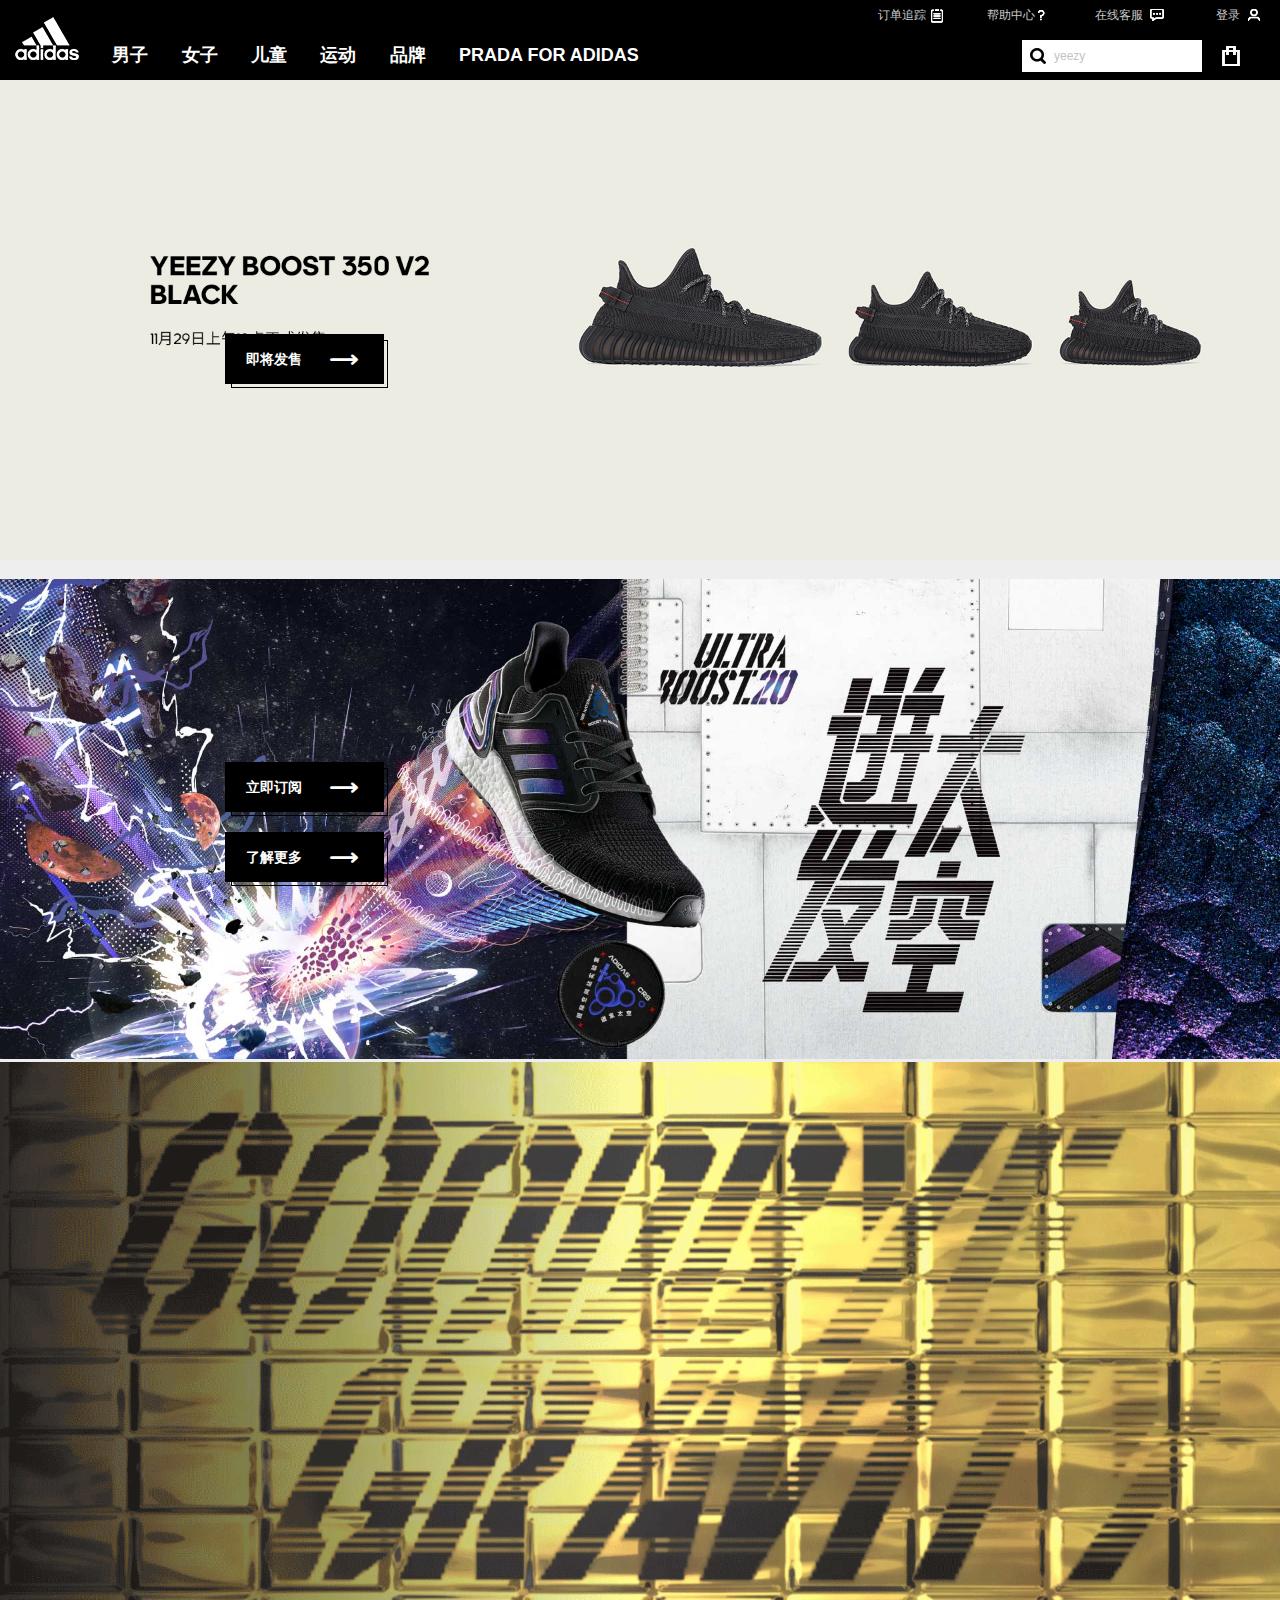
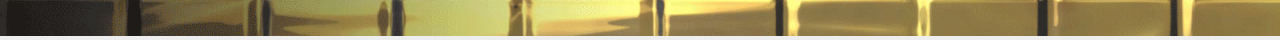
==== html/index.html @ 88472372 "adidas官网：添加" ====
<!DOCTYPE html>
<html lang="en">

<head>
    <meta charset="UTF-8">
    <meta name="viewport" content="width=device-width, initial-scale=1.0">
    <meta http-equiv="X-UA-Compatible" content="ie=edge">
    <!-- 介绍阿迪达斯页面内容 相当于也页面简介 -->
    <meta name="description" content="访问adidas.com阿迪达斯官方商城，了解最新专业运动装备，及时尚潮流商品信息。
  加入adiCLUB会员，及时获取限量发售商品资讯，并享受购物免运费特权">
    <!-- 向搜索引擎说明的网页的关键词 -->
    <meta name="keyword" content="阿迪达斯官方商城">
    <title>
        阿迪达斯中国官网 - 运动，时尚的地方
    </title>
    <!-- favicon 图标 -->
    <link rel="shortcut icon" href="../lib/favicon.ico" type="image/x-icon">
    <!-- 重置样式 -->
    <link rel="stylesheet" href="../lib/reset/reset.css">
    <!-- 常用样式 -->
    <link rel="stylesheet" href="../css/common.css">
    <!-- 页面样式 -->
    <link rel="stylesheet" href="../css/index.css">
</head>

<body>
    <div>

        <!-- 顶端导航 开始 -->
        <div class="top-nav">
            <!-- 设置版心 -->
            <div class="container clearfix">
                <div class="top-nav-left">
                    <ul>
                        <li>
                            <a href="">
                                订单追踪
                                <img src="../image/top-nav/goods.png" alt="">
                            </a>
                        </li>
                        <li>
                            <a href="">
                                帮助中心
                                <img src="../image/top-nav/question.png" alt="">
                            </a>
                        </li>
                        <li>
                            <a href="">
                                在线客服
                                <img src="../image/top-nav/talking.png" alt="">
                            </a>
                        </li>
                        <li>
                            <a href="">
                                登录
                                <img src="../image/top-nav/logo.png" alt="">
                            </a>
                        </li>
                    </ul>
                </div>
            </div>
        </div>
        <!-- 顶顶端导航 结束 -->

        <!-- 顶端搜索栏 开始 -->
        <div class="search-area">
            <!-- 版心 -->
            <div class="container">
                <!-- 搜索栏右侧的导航部分 -->
                <div class="search-area-nav">
                    <ul>
                        <li>
                            <a href="#">
                                <img src="../image/top-nav/logo-new.png" alt="">
                            </a>
                        </li>
                        <li>
                            <a href="#"> 男子 </a>
                        </li>
                        <li>
                            <a href="#"> 女子 </a>
                        </li>
                        <li>
                            <a href="#"> 儿童 </a>
                        </li>
                        <li>
                            <a href="#"> 运动 </a>
                        </li>
                        <li>
                            <a href="#"> 品牌 </a>
                        </li>
                        <li>
                            <a href="#">PRADA FOR ADIDAS</a>
                        </li>
                    </ul>
                </div>
                <!-- 搜索部分 -->
                <div class="search-part">
                    <div>
                        <a href="#">
                            <img src="../image/top-nav/search.png" alt="">
                        </a>
                        <input type="text" value="yeezy">
                        <a href="#">
                            <img src="../image/top-nav/X.png" alt="">
                        </a>
                    </div>
                    <div>
                        <a href="#">
                            <img src="../image/top-nav/shopping.png" alt="">
                        </a>
                    </div>
                </div>
            </div>
        </div>
        <!-- 顶端搜索栏 结束 -->

        <!-- 第二导航下面的商品图片 开始 -->
        <div class="second-part-show">
            <a href="#" class="clearfix">
                <img src="../image/second-part/1920-720-yeezy-black.jpg" alt="">
                <!-- 第一种想法：在后面添加一个盒子 -->
                <!-- <div class="second-box"></div> -->
                <div class="second-box-word">
                    <div>
                        <span>即将发售</span>
                        <i class="iconfont"> &#xe639; </i>
                    </div>
                </div>
            </a>
        </div>
        <!-- 第二导航下面的商品图片 结束 -->

        <!-- 第三个商品图片 开始 -->
        <div class="third-part-show">
            <a href="#" class="clearfix">
                <img src="../image/third-part/1920-720-spacerace-black.jpg" alt="">
                <div class="third-box-word-one box-word">
                    <div>
                        <span>立即订阅</span>
                        <i class="iconfont"> &#xe639; </i>
                    </div>
                </div>
                <div class="third-box-word-two box-word">
                    <div>
                        <span>了解更多</span>
                        <i class="iconfont"> &#xe639; </i>
                    </div>
                </div>

            </a>
        </div>
        <!-- 第三个商品图片 结束 -->

        <!-- 第四个部分：鞋子并排4个 开始 -->
        <div class="forth-part-show"></div>
        <!-- 第四个部分：鞋子并排4个 结束 -->



        <!-- 视频 开始 -->
        <div class="the-video">
            <video src="../video/u1bWVUlttx-30.mp4" poster="../image/second-part/1920-720-spacerace.jpg" muted="muted"
                width="100%" height="574px" autoplay="autoplay" loop="loop" style="object-fit:fill"></video>
        </div>
        <!-- 视频 结束 -->
    </div>
</body>

</html>
---- css/common.css ----
/* 清除浮动 开始 */
.clearfix:before,
.clearfix:after {
    content: "";
    display: table;
}

.clearfix:after {
    clear: both;
}

.clearfix {
    *zoom: 1;
}

/* 清除浮动 结束 */

/* 版心 开始*/
.container {
    width: 1280px;
    margin: 0px auto;
    position: relative;
}

/* 版心 结束*/

/* 字体图标 */
@font-face {
    font-family: "iconfont";
    src: url('iconfont.eot?t=1574935474065');
    /* IE9 */
    src: url('iconfont.eot?t=1574935474065#iefix') format('embedded-opentype'),
        /* IE6-IE8 */
        url('[data-uri]') format('woff2'),
        url('iconfont.woff?t=1574935474065') format('woff'),
        url('iconfont.ttf?t=1574935474065') format('truetype'),
        /* chrome, firefox, opera, Safari, Android, iOS 4.2+ */
        url('iconfont.svg?t=1574935474065#iconfont') format('svg');
    /* iOS 4.1- */
}

.iconfont {
    font-family: "iconfont" !important;
    font-size: 16px;
    font-style: normal;
    -webkit-font-smoothing: antialiased;
    -moz-osx-font-smoothing: grayscale;
}

.icon-weibiaoti40:before {
    content: "\e639";
}

/* 通用盒子的点击处 */
.box-word::after {
    content: "";
    display: block;
    position: absolute;
    left: 0px;
    top: 0px;
    width: 100%;
    height: 100%;
    border-color: #fff;
    box-shadow: inset 0 0 0 1px #000;
    transform: translate(5px, 5px);
    z-index: -1;
}
---- css/index.css ----
/* 整个body的背景 */
body {
  background-color: #eee;
}


/* 顶端导航 开始 */
.top-nav {
  width: 100%;
}

.top-nav {
  height: 30px;
  background-color: #000000;
}

.top-nav-left ul {
  float: right;
  height: 30px;
}

.top-nav-left ul li {
  display: inline-block;
  width: 105px;
  text-align: center;
}

.top-nav-left li a {
  color: #c8cbcc;
  line-height: 30px;
}

.top-nav-left ul li:first-child,
.top-nav-left ul li:nth-child(2),
.top-nav-left ul li:nth-child(3),
.top-nav-left ul li:last-child {
  position: relative;
}

.top-nav-left ul li:first-child img {
  position: absolute;
  top: 9px;
  right: 12px;
}

.top-nav-left ul li:nth-child(2) img {
  position: absolute;
  top: 10px;
  right: 18px;
}

.top-nav-left ul li:nth-child(3) img {
  position: absolute;
  top: 9px;
  right: 8px;
}

.top-nav-left ul li:last-child img {
  position: absolute;
  top: 9px;
  right: 20px;
}

/* 顶端导航 结束 */

/* 搜索栏 开始 */

.search-area {
  height: 50px;
  background-color: #000000;
}

.search-area-nav ul {
  float: left;
  position: relative;
  height: 50px;
  margin-top: -13px;
}

.search-area-nav ul li {
  display: inline-block;
}

.search-area-nav ul li>a {
  color: #ffffff;
  font-size: 18px;
  width: 36px;
  height: 50px;
  line-height: 50px;
  font-weight: bolder;
  padding: 0px 15px;
}

.search-part {
  float: right;
  width: 238px;
  height: 100%;
  margin-top: 10px;
  margin-right: 20px;
}

.search-part div:first-child {
  float: left;
  width: 180px;
  height: 32px;
  background-color: #ffffff;
}

.search-part div:first-child a img {
  float: left;
  margin: 8px 8px;
}

.search-part div:first-child a:last-child img {
  float: left;
  visibility: hidden;
  margin: 9px;
}

.search-part div:first-child input:hover a:last-child img {
  visibility: visible;
}

.search-part div:first-child input {
  float: left;
  width: 116px;
  height: 100%;
  box-sizing: border-box;
  border: none;
  color: #c3c3c3;
}

.search-part div:last-child {
  float: left;
  width: 58px;
  height: 32px;
}

.search-part div:last-child a img {
  padding-top: 6px;
  padding-left: 20px;
  box-sizing: border-box;
}


/* 搜索栏 结束 */



/* 导航下面的商品图片 开始 */
.second-part-show {
  position: relative;
}


.second-part-show a img {
  width: 100%;
}



/* 第一想法：在后面加一个盒子 pass */
/* 
.second-box {
  position: absolute;
  bottom: 177px;
  left: 230px;
  width: 157px;
  height: 50px;
  border: 1px solid #000000;
  box-sizing: border-box;
} */

.second-box-word {
  position: absolute;
  bottom: 180px;
  left: 225px;
  width: 157px;
  height: 48px;
  line-height: 48px;
  text-align: center;
  border: 1px solid #000000;
  background-color: #000000;
  z-index: 2;
  overflow: visible;
  transition: all 0.3;
}


.second-box-word::after {
  content: "";
  display: block;
  position: absolute;
  left: 0px;
  top: 0px;
  width: 100%;
  height: 100%;
  border-color: #fff;
  box-shadow: inset 0 0 0 1px #000;
  transform: translate(5px, 5px);
  z-index: -1;
}

.second-box-word div:hover {
  opacity: 0.6;
}

.second-box-word span {
  margin-left: 20px;
  float: left;
  font-size: 14px;
  font-weight: bolder;
  color: #ffffff;
  z-index: 3;
}


.second-box-word i {
  position: absolute;
  top: 2px;
  right: 25px;
  font-size: 28px;
  color: #ffffff;
  z-index: 3;
}

/* 导航下面的商品图片 结束 */

/* 第三个商品图片 开始 */
.third-part-show {
  margin-top: 15px;
  position: relative;
}

.third-part-show a img {
  width: 100%;
}

.third-box-word-one {
  position: absolute;
  bottom: 250px;
  left: 225px;
  width: 157px;
  height: 48px;
  line-height: 48px;
  text-align: center;
  border: 1px solid #000000;
  background-color: #000000;
  z-index: 2;
  overflow: visible;
  transition: all 0.3;
}

.third-box-word-one div:hover {
  opacity: 0.6;
}

.third-box-word-one span {
  margin-left: 20px;
  float: left;
  font-size: 14px;
  font-weight: bolder;
  color: #ffffff;
  z-index: 3;
}


.third-box-word-one i {
  position: absolute;
  top: 2px;
  right: 25px;
  font-size: 28px;
  color: #ffffff;
  z-index: 3;
}


.third-box-word-two {
  position: absolute;
  bottom: 180px;
  left: 225px;
  width: 157px;
  height: 48px;
  line-height: 48px;
  text-align: center;
  border: 1px solid #000000;
  background-color: #000000;
  z-index: 2;
  overflow: visible;
  transition: all 0.3;
}

.third-box-word-two div:hover {
  opacity: 0.6;
}

.third-box-word-two span {
  margin-left: 20px;
  float: left;
  font-size: 14px;
  font-weight: bolder;
  color: #ffffff;
  z-index: 3;
}


.third-box-word-two i {
  position: absolute;
  top: 2px;
  right: 25px;
  font-size: 28px;
  color: #ffffff;
  z-index: 3;
}

/* 第三个商品图片 结束 */
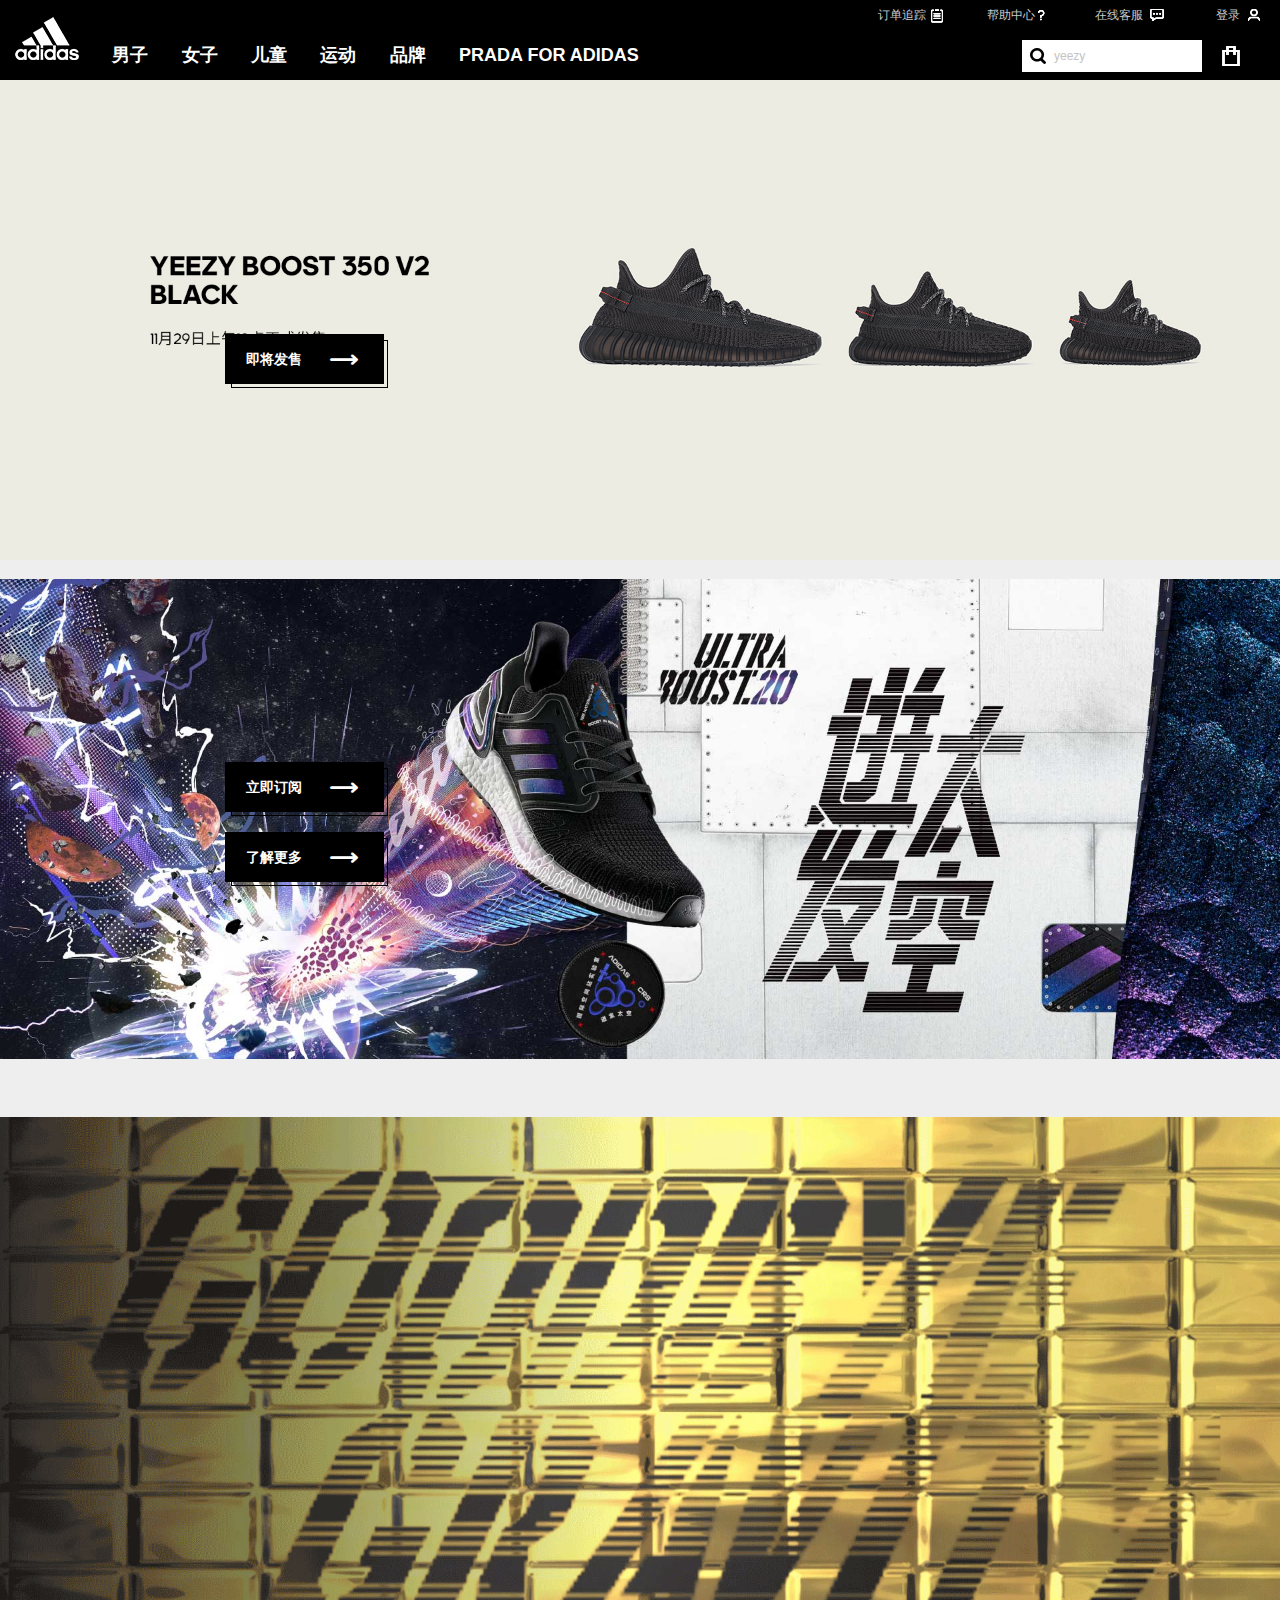
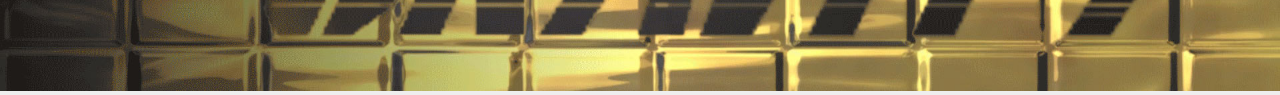
==== commit 96b8a3f5: "adidas官网：添加" ====
--- a/html/index.html
+++ b/html/index.html
@@ -153,7 +153,34 @@
         <!-- 第三个商品图片 结束 -->
 
         <!-- 第四个部分：鞋子并排4个 开始 -->
-        <div class="forth-part-show"></div>
+        <div class="forth-part-show">
+            <ul>
+                <li>
+                    <a href="#">
+                        <img src="" alt="">
+                        <h3></h3>
+                    </a>
+                </li>
+                <li>
+                    <a href="#">
+                        <img src="" alt="">
+                        <h3></h3>
+                    </a>
+                </li>
+                <li>
+                    <a href="#">
+                        <img src="" alt="">
+                        <h3></h3>
+                    </a>
+                </li>
+                <li>
+                    <a href="#">
+                        <img src="" alt="">
+                        <h3></h3>
+                    </a>
+                </li>
+            </ul>
+        </div>
         <!-- 第四个部分：鞋子并排4个 结束 -->
 
 
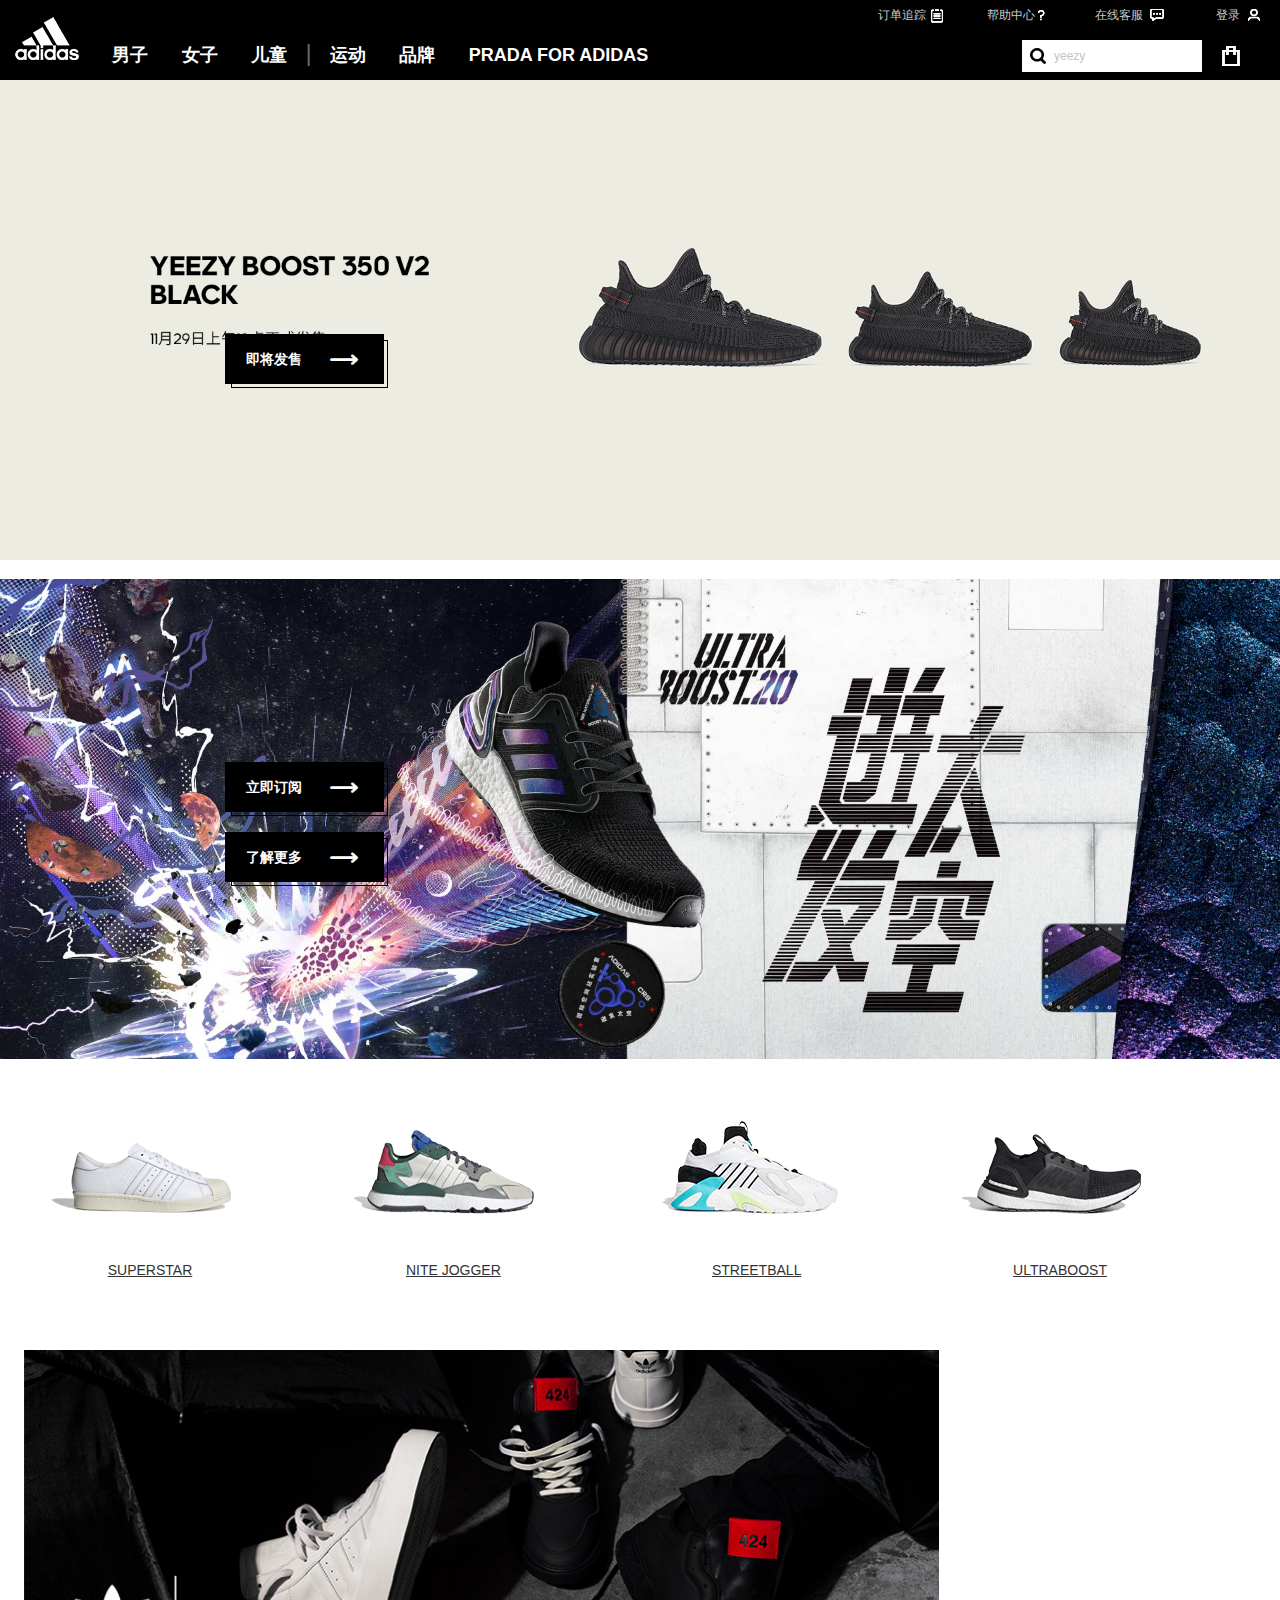
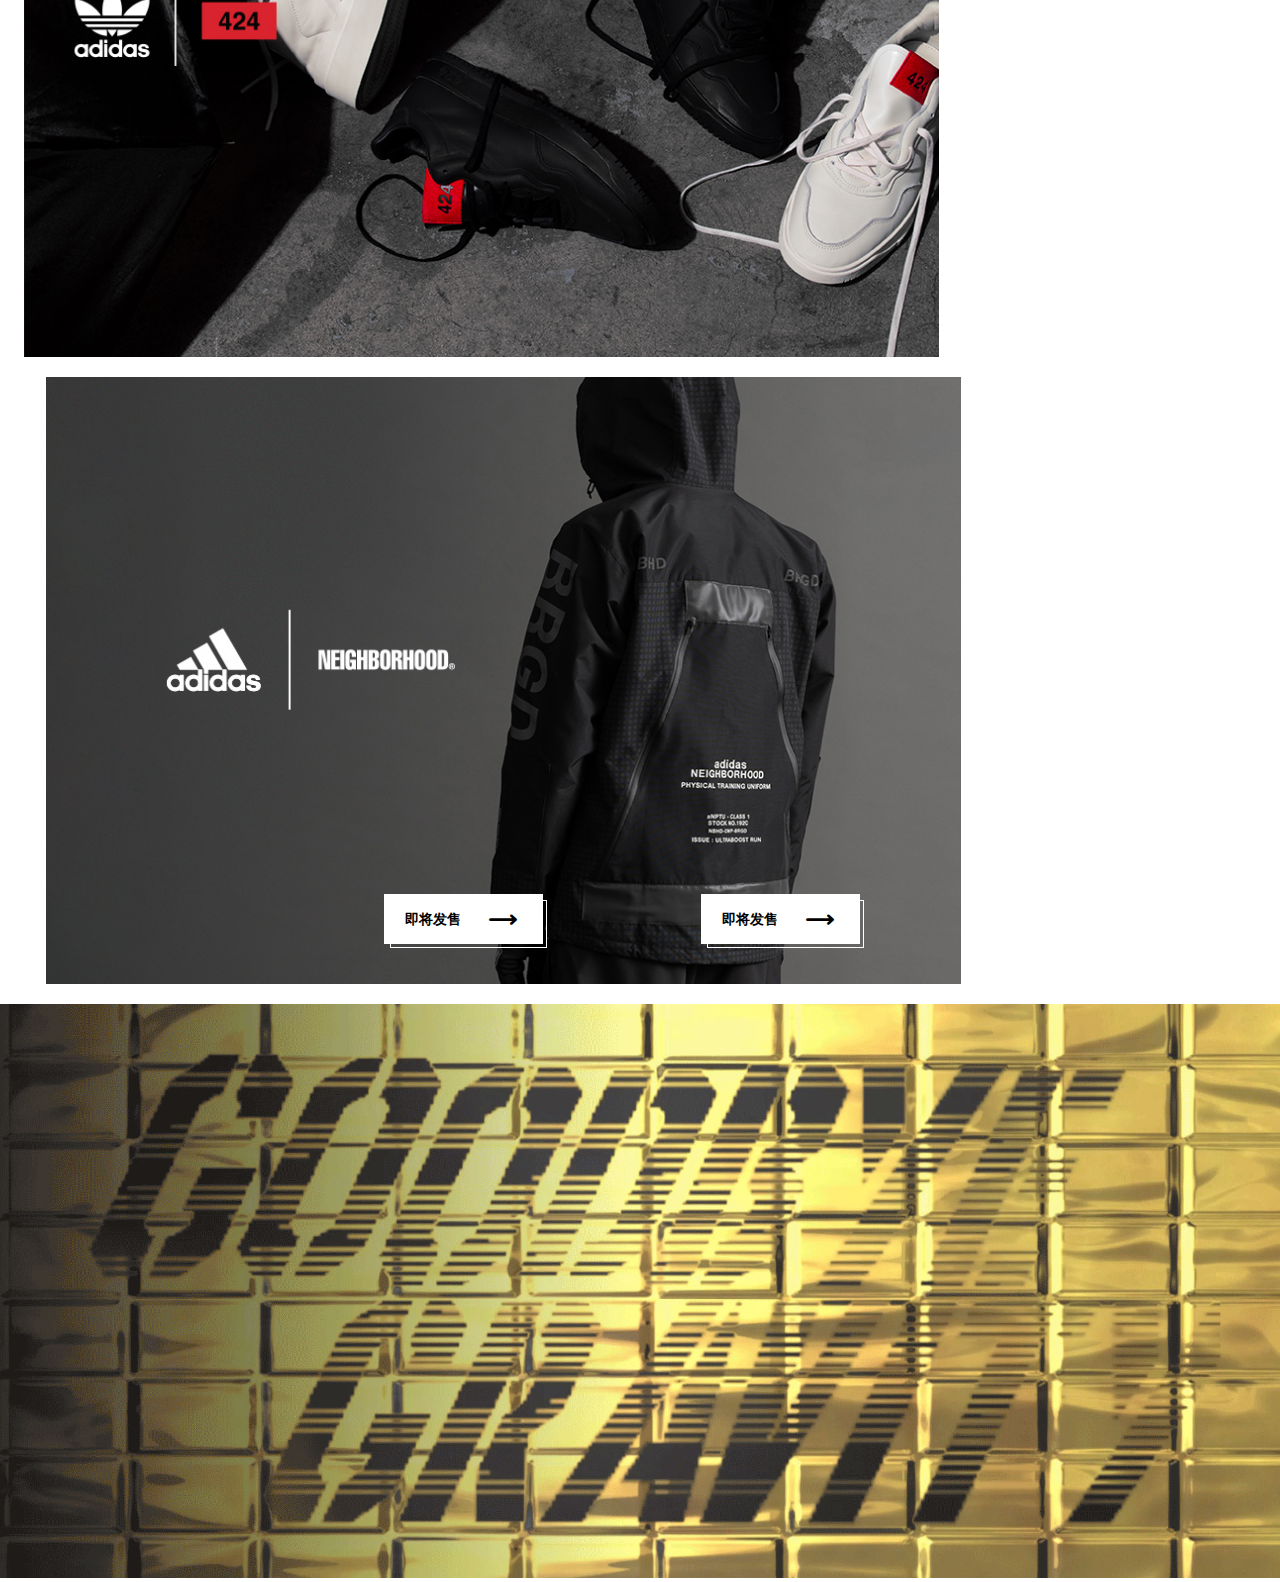
==== commit 5606c4e4: "adidas官网：添加" ====
--- a/html/index.html
+++ b/html/index.html
@@ -24,174 +24,202 @@
 </head>
 
 <body>
-    <div>
-
-        <!-- 顶端导航 开始 -->
-        <div class="top-nav">
-            <!-- 设置版心 -->
-            <div class="container clearfix">
-                <div class="top-nav-left">
-                    <ul>
-                        <li>
-                            <a href="">
-                                订单追踪
-                                <img src="../image/top-nav/goods.png" alt="">
-                            </a>
-                        </li>
-                        <li>
-                            <a href="">
-                                帮助中心
-                                <img src="../image/top-nav/question.png" alt="">
-                            </a>
-                        </li>
-                        <li>
-                            <a href="">
-                                在线客服
-                                <img src="../image/top-nav/talking.png" alt="">
-                            </a>
-                        </li>
-                        <li>
-                            <a href="">
-                                登录
-                                <img src="../image/top-nav/logo.png" alt="">
-                            </a>
-                        </li>
-                    </ul>
-                </div>
+    <!-- 顶端导航 开始 -->
+    <div class="top-nav">
+        <!-- 设置版心 -->
+        <div class="container clearfix">
+            <div class="top-nav-left">
+                <ul>
+                    <li>
+                        <a href="">
+                            订单追踪
+                            <img src="../image/top-nav/goods.png" alt="">
+                        </a>
+                    </li>
+                    <li>
+                        <a href="">
+                            帮助中心
+                            <img src="../image/top-nav/question.png" alt="">
+                        </a>
+                    </li>
+                    <li>
+                        <a href="">
+                            在线客服
+                            <img src="../image/top-nav/talking.png" alt="">
+                        </a>
+                    </li>
+                    <li>
+                        <a href="">
+                            登录
+                            <img src="../image/top-nav/logo.png" alt="">
+                        </a>
+                    </li>
+                </ul>
             </div>
         </div>
-        <!-- 顶顶端导航 结束 -->
-
-        <!-- 顶端搜索栏 开始 -->
-        <div class="search-area">
-            <!-- 版心 -->
-            <div class="container">
-                <!-- 搜索栏右侧的导航部分 -->
-                <div class="search-area-nav">
-                    <ul>
-                        <li>
-                            <a href="#">
-                                <img src="../image/top-nav/logo-new.png" alt="">
-                            </a>
-                        </li>
-                        <li>
-                            <a href="#"> 男子 </a>
-                        </li>
-                        <li>
-                            <a href="#"> 女子 </a>
-                        </li>
-                        <li>
-                            <a href="#"> 儿童 </a>
-                        </li>
-                        <li>
-                            <a href="#"> 运动 </a>
-                        </li>
-                        <li>
-                            <a href="#"> 品牌 </a>
-                        </li>
-                        <li>
-                            <a href="#">PRADA FOR ADIDAS</a>
-                        </li>
-                    </ul>
-                </div>
-                <!-- 搜索部分 -->
-                <div class="search-part">
-                    <div>
+    </div>
+    <!-- 顶顶端导航 结束 -->
+
+    <!-- 顶端搜索栏 开始 -->
+    <div class="search-area">
+        <!-- 版心 -->
+        <div class="container">
+            <!-- 搜索栏右侧的导航部分 -->
+            <div class="search-area-nav">
+                <ul>
+                    <li>
                         <a href="#">
-                            <img src="../image/top-nav/search.png" alt="">
-                        </a>
-                        <input type="text" value="yeezy">
-                        <a href="#">
-                            <img src="../image/top-nav/X.png" alt="">
-                        </a>
-                    </div>
-                    <div>
-                        <a href="#">
-                            <img src="../image/top-nav/shopping.png" alt="">
-                        </a>
-                    </div>
+                            <img src="../image/top-nav/logo-new.png" alt="">
+                        </a>
+                    </li>
+                    <li>
+                        <a href="#"> 男子 </a>
+                    </li>
+                    <li>
+                        <a href="#"> 女子 </a>
+                    </li>
+                    <li>
+                        <a href="#"> 儿童 </a>
+                    </li>
+                    <li>
+                        <i> | </i>
+                    </li>
+                    <li>
+                        <a href="#"> 运动 </a>
+                    </li>
+                    <li>
+                        <a href="#"> 品牌 </a>
+                    </li>
+                    <li>
+                        <a href="#">PRADA FOR ADIDAS</a>
+                    </li>
+                </ul>
+            </div>
+            <!-- 搜索部分 -->
+            <div class="search-part">
+                <div>
+                    <a href="#">
+                        <img src="../image/top-nav/search.png" alt="">
+                    </a>
+                    <input type="text" value="yeezy">
+                    <a href="#">
+                        <img src="../image/top-nav/X.png" alt="">
+                    </a>
+                </div>
+                <div>
+                    <a href="#">
+                        <img src="../image/top-nav/shopping.png" alt="">
+                    </a>
                 </div>
             </div>
         </div>
-        <!-- 顶端搜索栏 结束 -->
-
-        <!-- 第二导航下面的商品图片 开始 -->
-        <div class="second-part-show">
-            <a href="#" class="clearfix">
-                <img src="../image/second-part/1920-720-yeezy-black.jpg" alt="">
-                <!-- 第一种想法：在后面添加一个盒子 -->
-                <!-- <div class="second-box"></div> -->
-                <div class="second-box-word">
-                    <div>
-                        <span>即将发售</span>
-                        <i class="iconfont"> &#xe639; </i>
-                    </div>
-                </div>
-            </a>
-        </div>
-        <!-- 第二导航下面的商品图片 结束 -->
-
-        <!-- 第三个商品图片 开始 -->
-        <div class="third-part-show">
-            <a href="#" class="clearfix">
-                <img src="../image/third-part/1920-720-spacerace-black.jpg" alt="">
-                <div class="third-box-word-one box-word">
-                    <div>
-                        <span>立即订阅</span>
-                        <i class="iconfont"> &#xe639; </i>
-                    </div>
-                </div>
-                <div class="third-box-word-two box-word">
-                    <div>
-                        <span>了解更多</span>
-                        <i class="iconfont"> &#xe639; </i>
-                    </div>
-                </div>
-
-            </a>
-        </div>
-        <!-- 第三个商品图片 结束 -->
-
-        <!-- 第四个部分：鞋子并排4个 开始 -->
-        <div class="forth-part-show">
-            <ul>
-                <li>
-                    <a href="#">
-                        <img src="" alt="">
-                        <h3></h3>
-                    </a>
-                </li>
-                <li>
-                    <a href="#">
-                        <img src="" alt="">
-                        <h3></h3>
-                    </a>
-                </li>
-                <li>
-                    <a href="#">
-                        <img src="" alt="">
-                        <h3></h3>
-                    </a>
-                </li>
-                <li>
-                    <a href="#">
-                        <img src="" alt="">
-                        <h3></h3>
+    </div>
+    <!-- 顶端搜索栏 结束 -->
+
+    <!-- 第二导航下面的商品图片 开始 -->
+    <div class="second-part-show">
+        <a href="#" class="clearfix">
+            <img src="../image/second-part/1920-720-yeezy-black.jpg" alt="">
+            <!-- 第一种想法：在后面添加一个盒子 -->
+            <!-- <div class="second-box"></div> -->
+            <div class="second-box-word">
+                <div>
+                    <span>即将发售</span>
+                    <i class="iconfont"> &#xe639; </i>
+                </div>
+            </div>
+        </a>
+    </div>
+    <!-- 第二导航下面的商品图片 结束 -->
+
+    <!-- 第三个商品图片 开始 -->
+    <div class="third-part-show">
+        <a href="#" class="clearfix">
+            <img src="../image/third-part/1920-720-spacerace-black.jpg" alt="">
+            <div class="third-box-word-one box-word">
+                <div>
+                    <span>立即订阅</span>
+                    <i class="iconfont"> &#xe639; </i>
+                </div>
+            </div>
+            <div class="third-box-word-two box-word">
+                <div>
+                    <span>了解更多</span>
+                    <i class="iconfont"> &#xe639; </i>
+                </div>
+            </div>
+
+        </a>
+    </div>
+    <!-- 第三个商品图片 结束 -->
+
+    <!-- 第四个部分：鞋子并排4个 开始 -->
+    <div class="forth-part-show">
+        <div class="container">
+            <ul class="forth-shoes-part">
+                <li>
+                    <a href="#">
+                        <img src="../image/third-part/keysilo-nov-transparent-EE7392.png" alt="">
+                        <h3>SUPERSTAR</h3>
+                    </a>
+                </li>
+                <li>
+                    <a href="#">
+                        <img src="../image/third-part/keysilo-nov-transparent-FU6843.png" alt="">
+                        <h3>NITE JOGGER</h3>
+                    </a>
+                </li>
+                <li>
+                    <a href="#">
+                        <img src="../image/third-part/stball-silos.png" alt="">
+                        <h3>STREETBALL</h3>
+                    </a>
+                </li>
+                <li>
+                    <a href="#">
+                        <img src="../image/third-part/keysilo-nov-transparent-G54009.png">
+                        <h3>ULTRABOOST</h3>
                     </a>
                 </li>
             </ul>
         </div>
-        <!-- 第四个部分：鞋子并排4个 结束 -->
-
-
-
-        <!-- 视频 开始 -->
-        <div class="the-video">
-            <video src="../video/u1bWVUlttx-30.mp4" poster="../image/second-part/1920-720-spacerace.jpg" muted="muted"
-                width="100%" height="574px" autoplay="autoplay" loop="loop" style="object-fit:fill"></video>
-        </div>
-        <!-- 视频 结束 -->
-    </div>
+    </div>
+    <!-- 第四个部分：鞋子并排4个 结束 -->
+
+    <!-- 第五部分：商品展示 开始 -->
+    <div class="fifth-part-show">
+        <a href="#">
+            <img src="../image/fifth-show/424-feature-pc.jpg" alt="">
+            <div class="fifth-box-word-one box-word-white">
+                <div>
+                    <span>即将发售</span>
+                    <i class="iconfont"> &#xe639; </i>
+                </div>
+            </div>
+        </a>
+        <a href="#">
+            <img src="../image/fifth-show/nbhd-feature-pc.jpg" alt="">
+            <div class="fifth-box-word-two box-word-white">
+                <div>
+                    <span>即将发售</span>
+                    <i class="iconfont"> &#xe639; </i>
+                </div>
+            </div>
+        </a>
+    </div>
+    <!-- 第五部分：商品展示 结束 -->
+
+    <!-- 第六部分：商品展示 开始 -->
+
+    <!-- 第六部分：商品展示 结束 -->
+
+
+    <!-- 视频 开始 -->
+    <div class=" the-video">
+        <video src="../video/u1bWVUlttx-30.mp4" poster="../image/second-part/1920-720-spacerace.jpg" muted="muted"
+            width="100%" height="574px" autoplay="autoplay" loop="loop" style="object-fit:fill"></video>
+    </div>
+    <!-- 视频 结束 -->
 </body>
 
 </html>--- a/css/common.css
+++ b/css/common.css
@@ -64,4 +64,18 @@
     box-shadow: inset 0 0 0 1px #000;
     transform: translate(5px, 5px);
     z-index: -1;
+}
+
+.box-word-white::after {
+    content: "";
+    display: block;
+    position: absolute;
+    left: 0px;
+    top: 0px;
+    width: 100%;
+    height: 100%;
+    border-color: #fff;
+    box-shadow: inset 0 0 0 1px #fff;
+    transform: translate(5px, 5px);
+    z-index: -1;
 }--- a/css/index.css
+++ b/css/index.css
@@ -1,6 +1,6 @@
 /* 整个body的背景 */
 body {
-  background-color: #eee;
+  background-color: #fff;
 }
 
 
@@ -79,6 +79,12 @@
 
 .search-area-nav ul li {
   display: inline-block;
+}
+
+.search-area-nav ul li:nth-child(5) {
+  margin: 0px 15 px;
+  color: #666666;
+  font-size: 24px;
 }
 
 .search-area-nav ul li>a {
@@ -201,6 +207,10 @@
   z-index: -1;
 }
 
+.second-box-word div {
+  transition: all 0.4s;
+}
+
 .second-box-word div:hover {
   opacity: 0.6;
 }
@@ -248,7 +258,10 @@
   background-color: #000000;
   z-index: 2;
   overflow: visible;
-  transition: all 0.3;
+}
+
+.third-box-word-one div {
+  transition: all 0.3s;
 }
 
 .third-box-word-one div:hover {
@@ -287,7 +300,10 @@
   background-color: #000000;
   z-index: 2;
   overflow: visible;
-  transition: all 0.3;
+}
+
+.third-box-word-two div {
+  transition: all 0.3s;
 }
 
 .third-box-word-two div:hover {
@@ -313,4 +329,139 @@
   z-index: 3;
 }
 
-/* 第三个商品图片 结束 */+/* 第三个商品图片 结束 */
+
+/* 第四部分：四个鞋子并排 开始 */
+.forth-part-show {
+  margin-top: 28px;
+  margin-bottom: 40px;
+  height: 220px;
+}
+
+.forth-shoes-part {
+  float: left;
+}
+
+.forth-shoes-part li {
+  display: inline-block;
+  width: 300px;
+  text-align: center;
+  padding: 22px 0px;
+}
+
+.forth-shoes-part li a h3 {
+  text-decoration: underline;
+  font-size: 14px;
+  margin-top: 25px;
+  font-weight: lighter;
+}
+
+/* 第四部分：四个鞋子并排 结束 */
+
+/* 第五部分：鞋子的展示 开始 */
+.fifth-part-show {
+  float: left;
+  position: relative;
+  width: 100%;
+  padding: 0px 24px;
+}
+
+.fifth-part-show a img {
+  float: left;
+  margin-bottom: 20px;
+  width: 915px;
+}
+
+.fifth-box-word-one {
+  position: absolute;
+  bottom: 60px;
+  left: 384px;
+  width: 157px;
+  height: 48px;
+  line-height: 48px;
+  text-align: center;
+  border: 1px solid #fff;
+  background-color: #fff;
+  z-index: 2;
+  overflow: visible;
+  transition: all 0.3;
+}
+
+.fifth-box-word-one div {
+  transition: all 0.4s;
+}
+
+
+.fifth-box-word-one div:hover {
+  opacity: 0.6;
+}
+
+.fifth-box-word-one span {
+  margin-left: 20px;
+  float: left;
+  font-size: 14px;
+  font-weight: bolder;
+  color: #000;
+  z-index: 3;
+}
+
+
+.fifth-box-word-one i {
+  position: absolute;
+  top: 2px;
+  right: 25px;
+  font-size: 28px;
+  color: #000;
+  z-index: 3;
+}
+
+.fifth-part-show a:last-child img {
+  float: left;
+  position: relative;
+  margin-left: 22px;
+  margin-bottom: 20px;
+}
+
+
+.fifth-box-word-two {
+  position: absolute;
+  bottom: 60px;
+  right: 468px;
+  width: 157px;
+  height: 48px;
+  line-height: 48px;
+  text-align: center;
+  border: 1px solid #fff;
+  background-color: #fff;
+  z-index: 2;
+  overflow: visible;
+}
+
+.fifth-box-word-two div {
+  transition: all 0.4s;
+}
+
+.fifth-box-word-two div:hover {
+  opacity: 0.6;
+}
+
+.fifth-box-word-two span {
+  margin-left: 20px;
+  float: left;
+  font-size: 14px;
+  font-weight: bolder;
+  color: #000;
+  z-index: 3;
+}
+
+
+.fifth-box-word-two i {
+  position: absolute;
+  top: 2px;
+  right: 25px;
+  font-size: 28px;
+  color: #000;
+  z-index: 3;
+}
+
+/* 第五部分：鞋子的展示 结束 */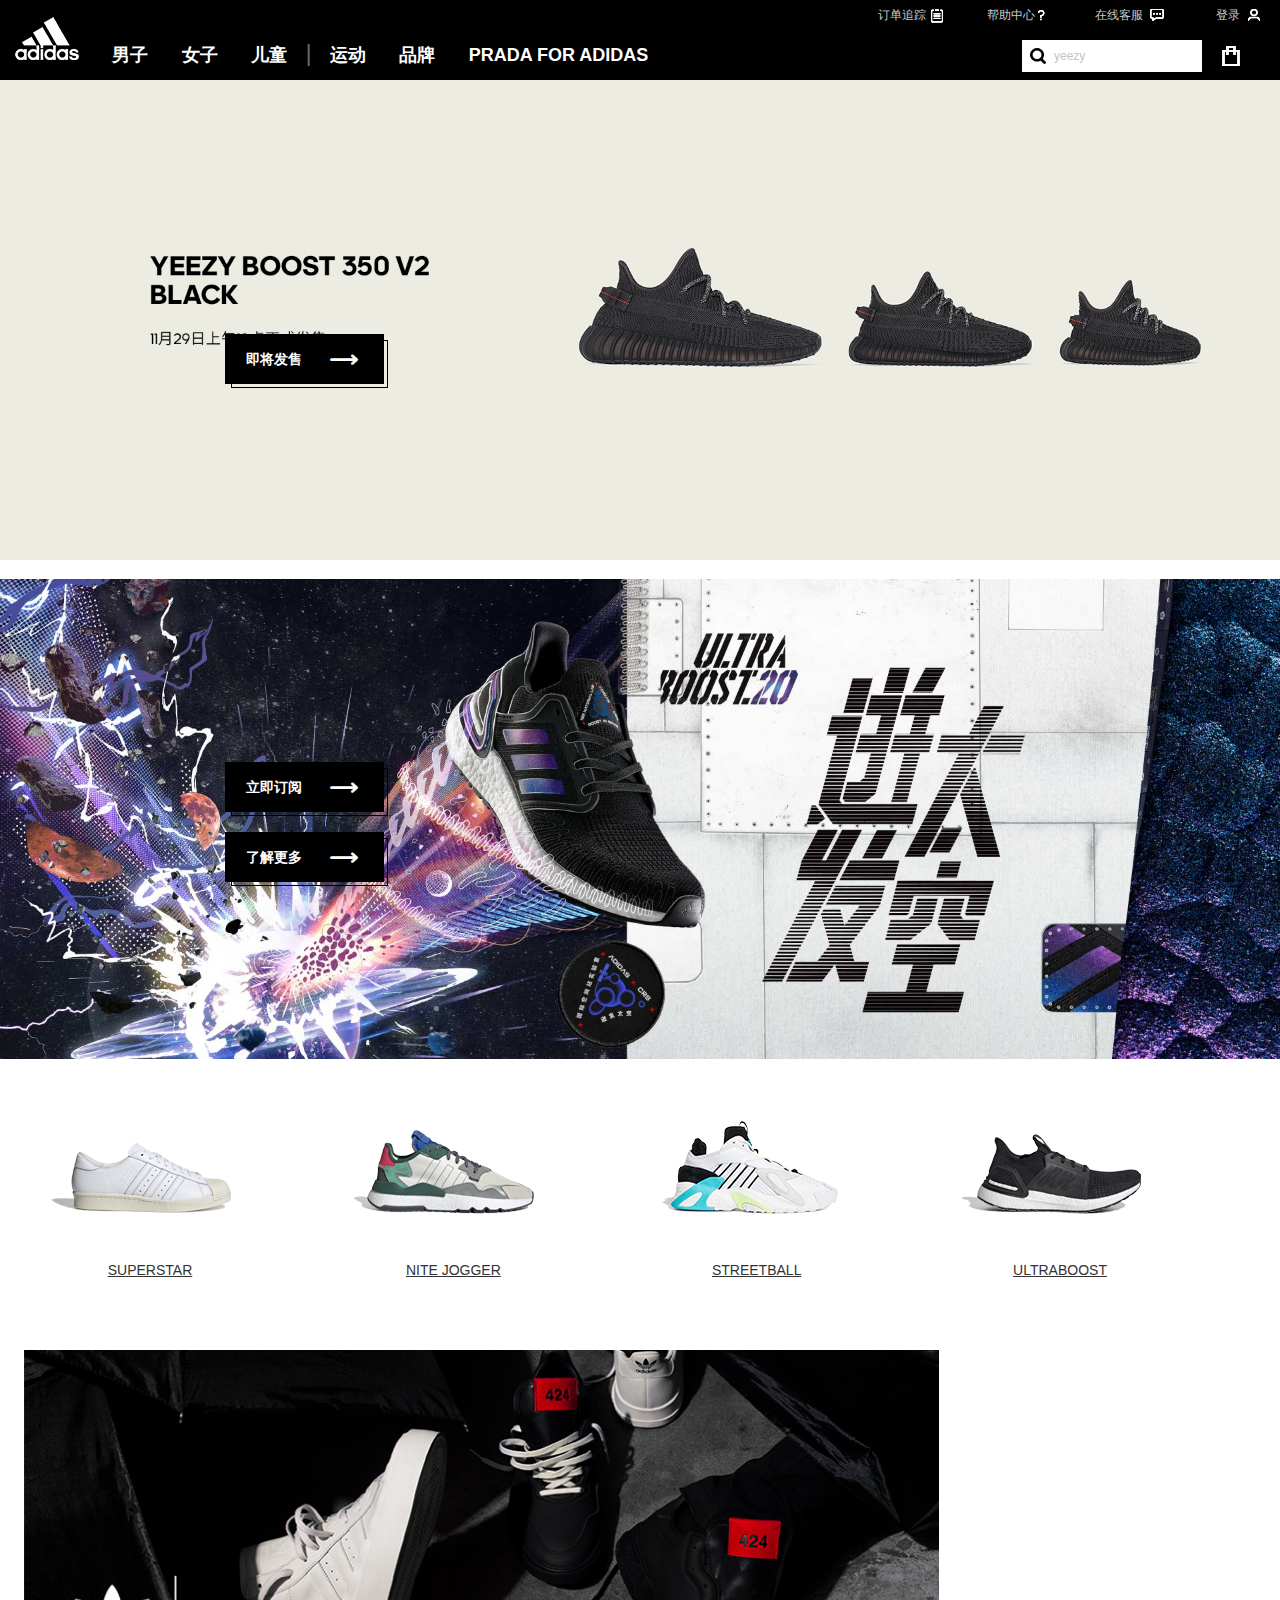
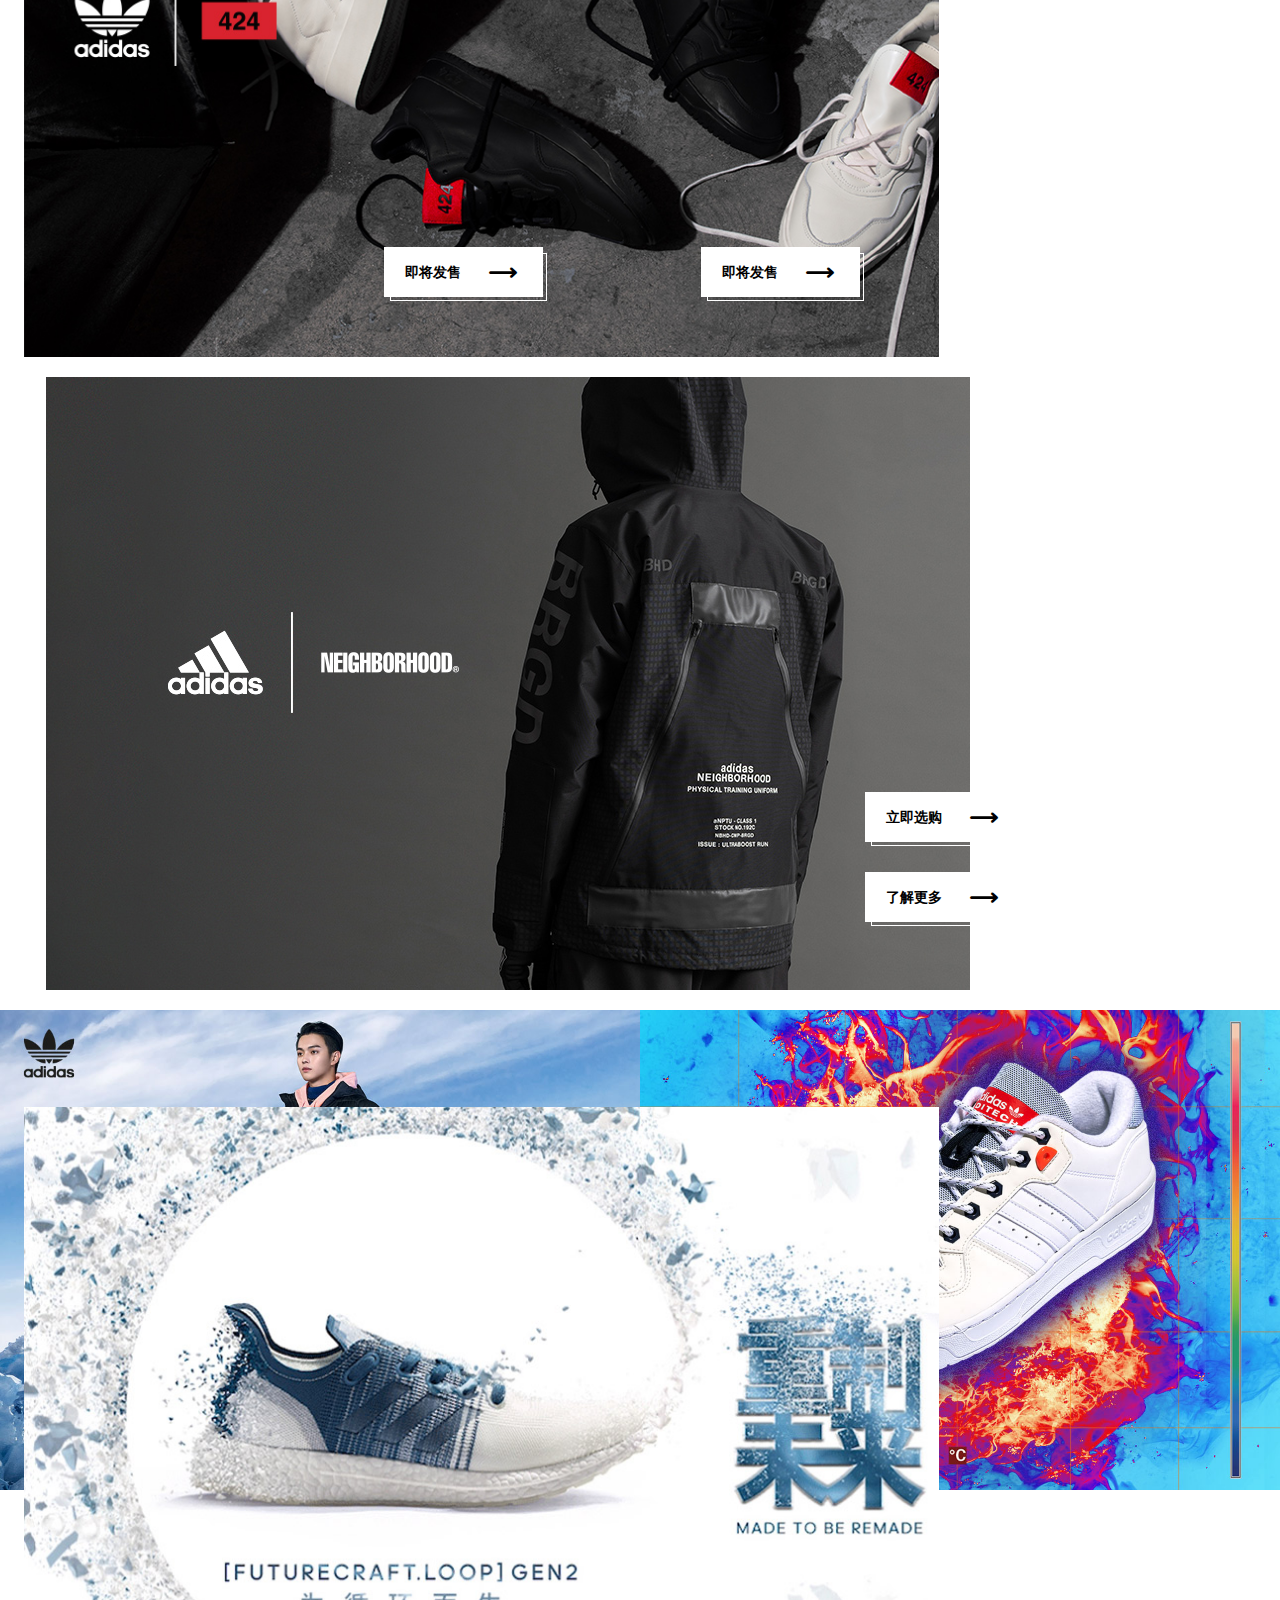
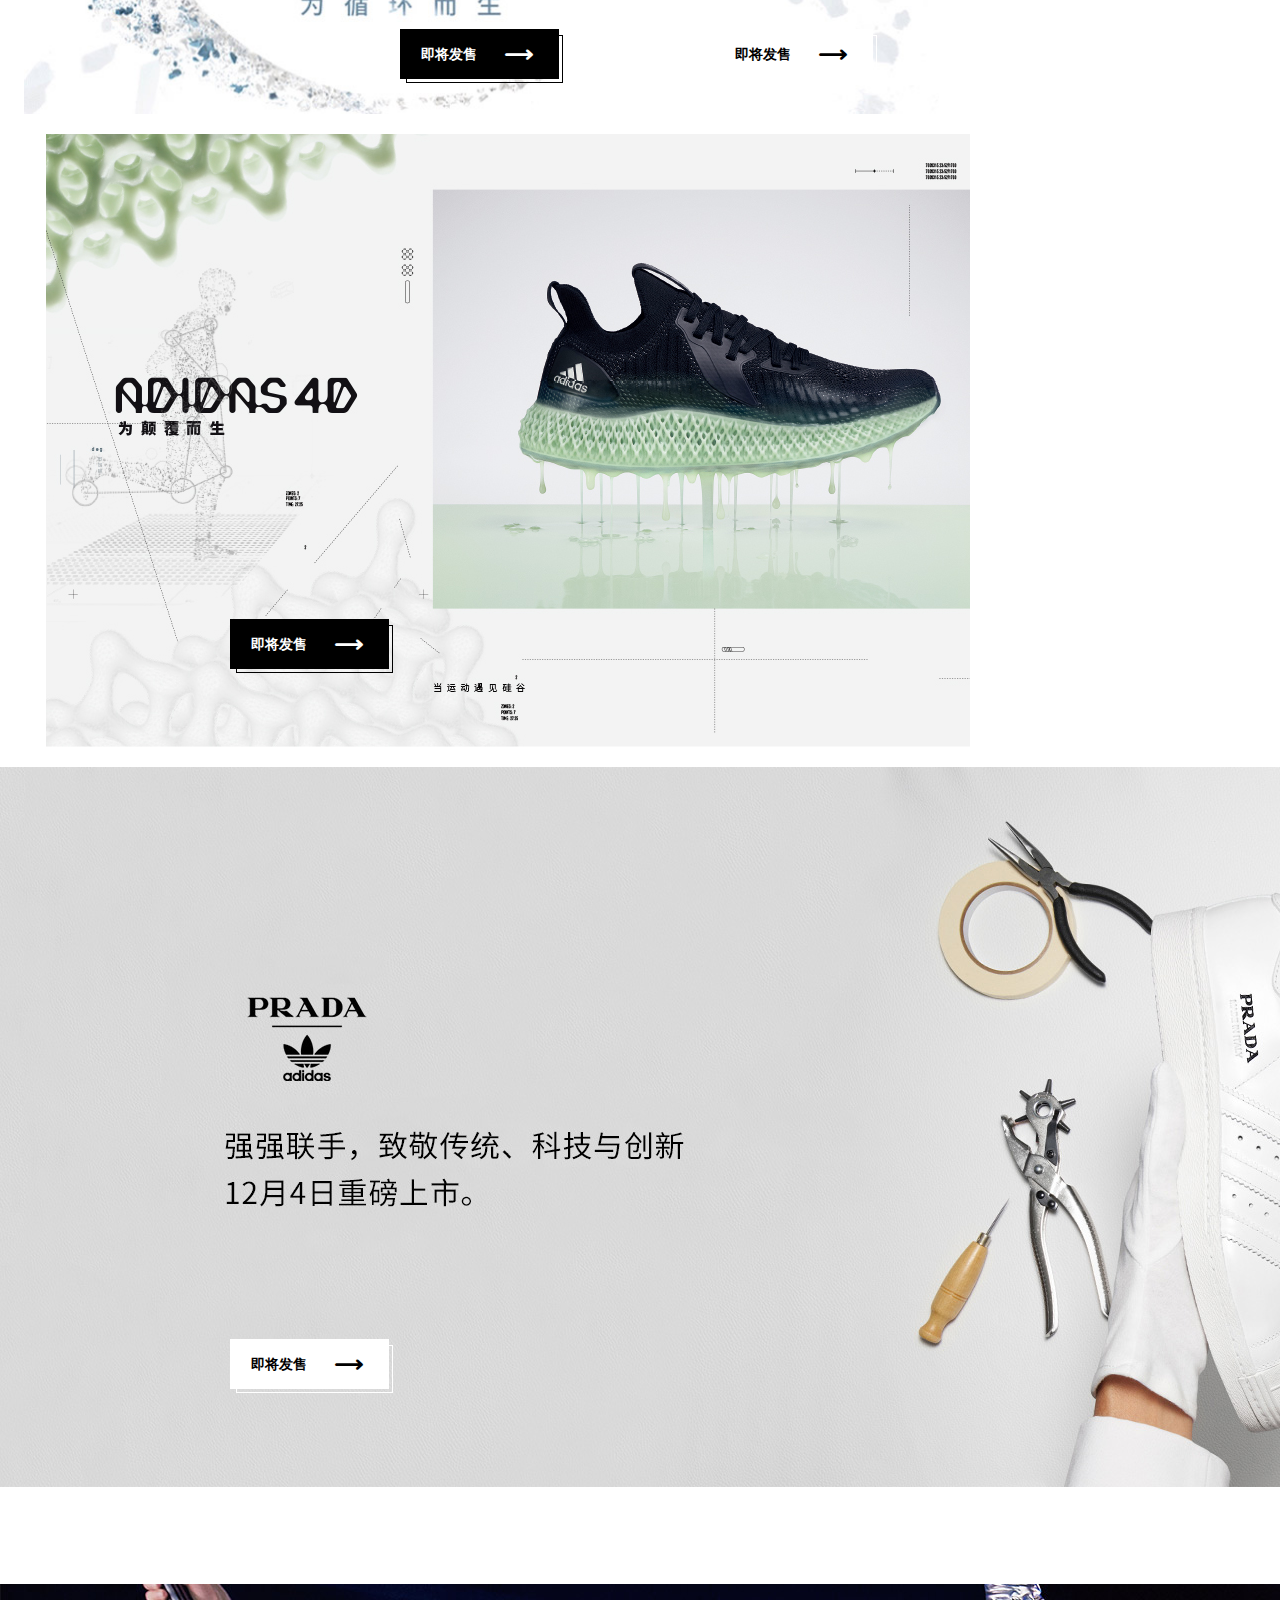
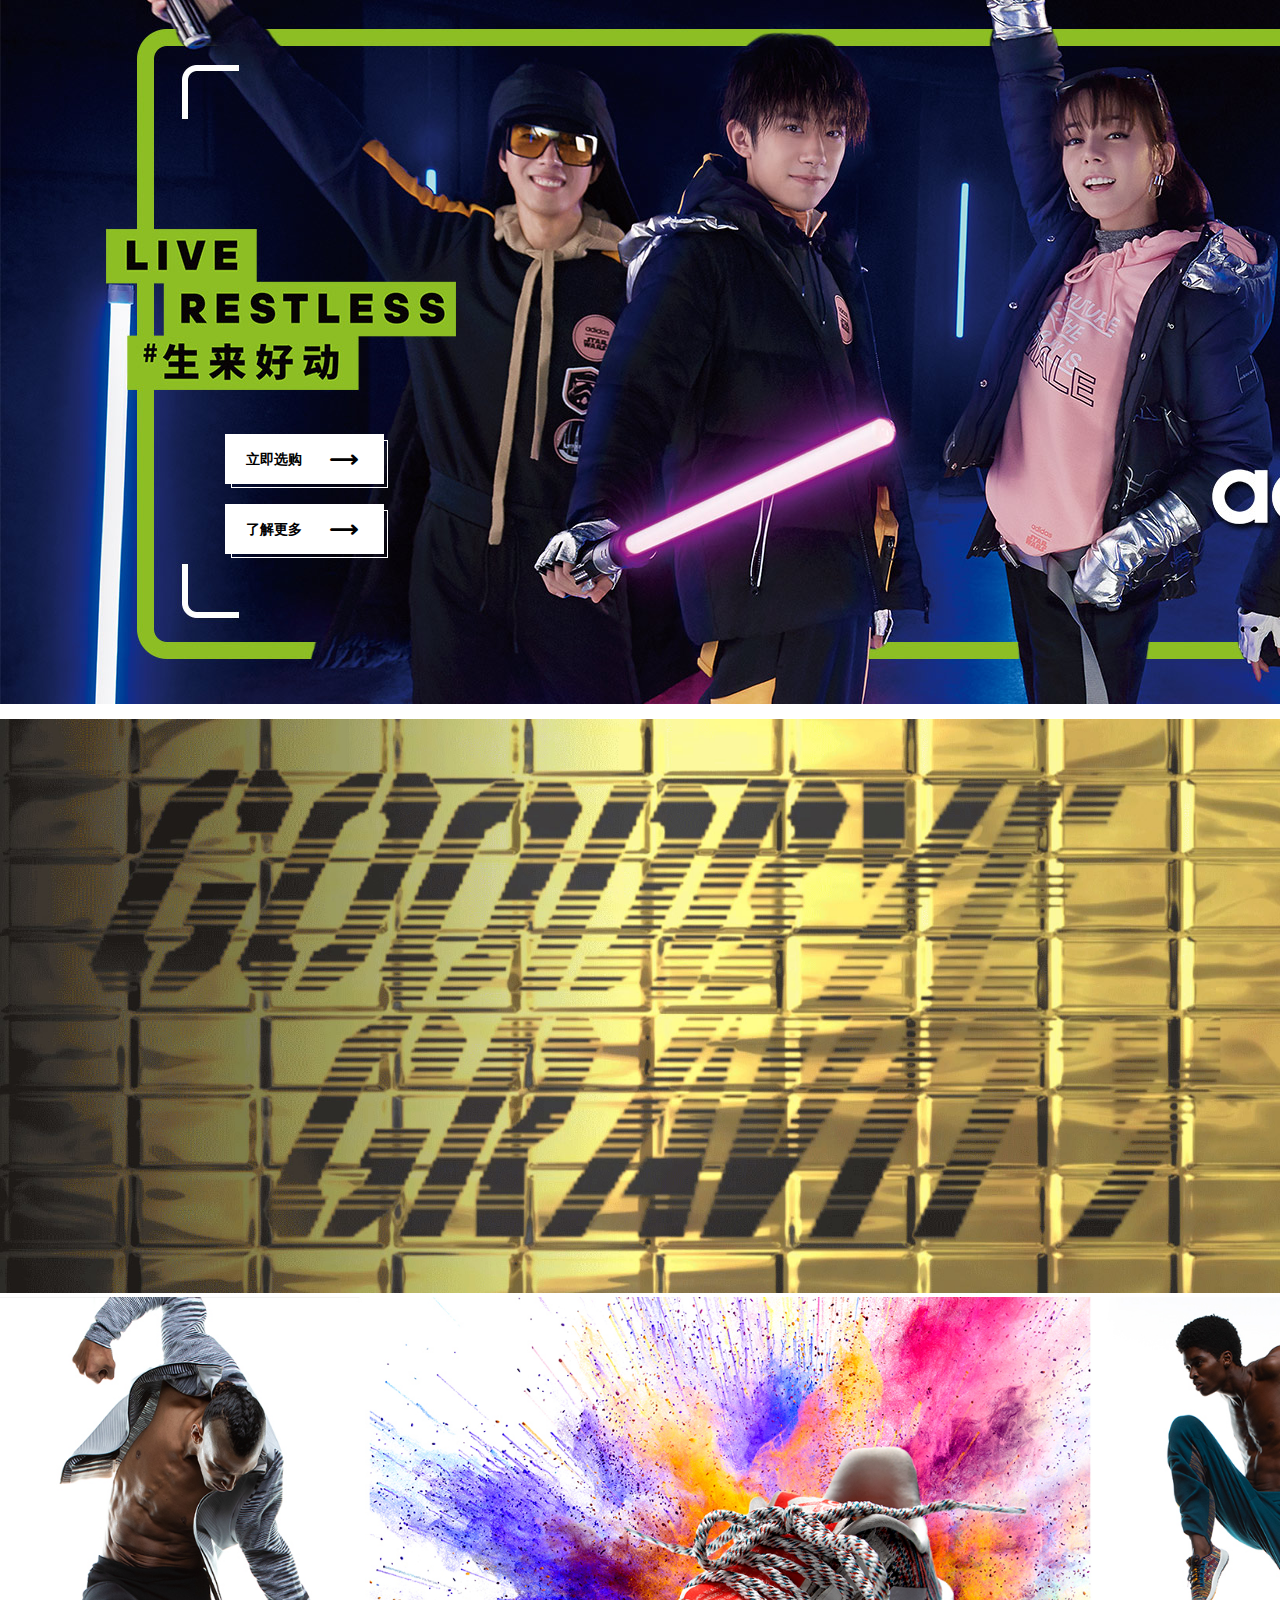
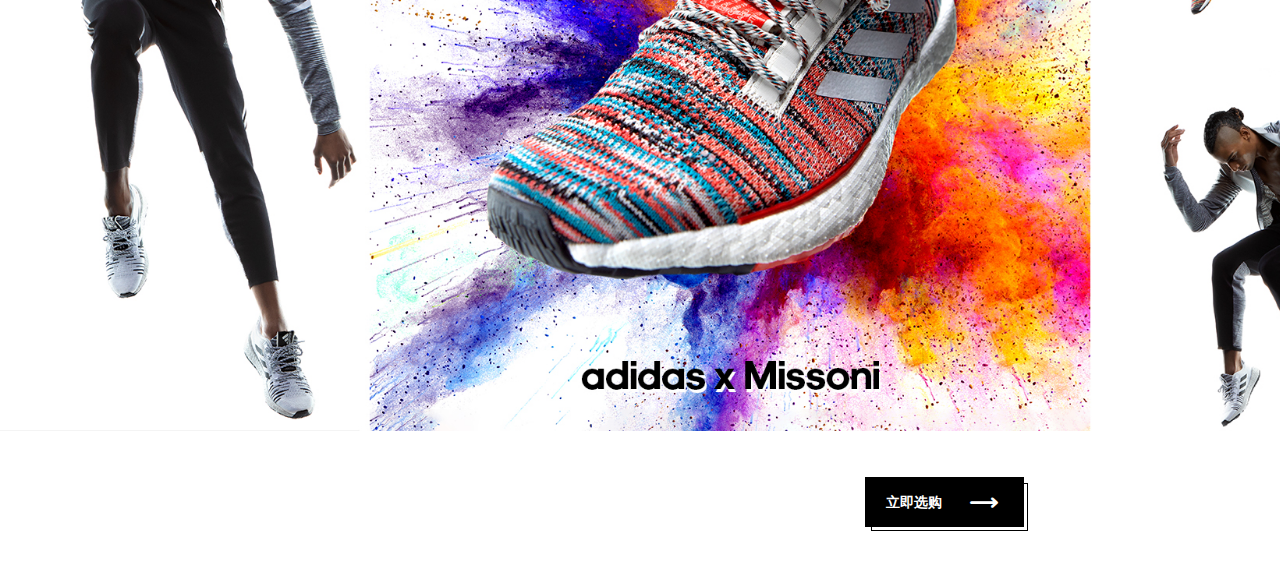
==== commit c9bb8be6: "adidas官网：添加" ====
--- a/html/index.html
+++ b/html/index.html
@@ -187,7 +187,7 @@
     <!-- 第四个部分：鞋子并排4个 结束 -->
 
     <!-- 第五部分：商品展示 开始 -->
-    <div class="fifth-part-show">
+    <div class="fifth-part-show clearfix">
         <a href="#">
             <img src="../image/fifth-show/424-feature-pc.jpg" alt="">
             <div class="fifth-box-word-one box-word-white">
@@ -210,9 +210,95 @@
     <!-- 第五部分：商品展示 结束 -->
 
     <!-- 第六部分：商品展示 开始 -->
-
+    <div class="sixth-part-show clearfix">
+        <a href="#">
+            <img src="../image/sixth-part/1920-720-xk.jpg" alt="">
+            <div class="sixth-box-word-one box-word-white">
+                <div>
+                    <span>立即选购</span>
+                    <i class="iconfont"> &#xe639; </i>
+                </div>
+            </div>
+            <div class="sixth-box-word-two box-word-white">
+                <div>
+                    <span>了解更多</span>
+                    <i class="iconfont"> &#xe639; </i>
+                </div>
+            </div>
+        </a>
+    </div>
     <!-- 第六部分：商品展示 结束 -->
 
+    <!-- 第七部分：商品展示 开始 -->
+    <div class="fifth-part-show clearfix">
+        <a href="#">
+            <img src="../image/seventh-part/924-613-futurecraft-loop]gen2v1.jpg" alt="">
+            <div class="seventh-box-word-one box-word">
+                <div>
+                    <span>即将发售</span>
+                    <i class="iconfont"> &#xe639; </i>
+                </div>
+            </div>
+        </a>
+        <a href="#">
+            <img src="../image/seventh-part/924-613-4d-reflective.jpg" alt="">
+            <div class="seventh-box-word-two box-word-white">
+                <div>
+                    <span>即将发售</span>
+                    <i class="iconfont"> &#xe639; </i>
+                </div>
+            </div>
+        </a>
+    </div>
+    <!-- 第七部分：商品展示 结束 -->
+
+    <!-- 第八部分： 商品展示 开始 -->
+    <div class="eighth-part-show">
+        <a href="#" class="clearfix">
+            <img src="../image/eighth-part/1920-720-prada-02.jpg" alt="">
+            <div class="eighth-box-word box-word">
+                <div>
+                    <span>即将发售</span>
+                    <i class="iconfont"> &#xe639; </i>
+                </div>
+            </div>
+        </a>
+    </div>
+    <!-- 第八部分： 商品展示 结束 -->
+
+    <!-- 第九部分： 商品展示 开始 -->
+    <div class="ninth-part-show">
+        <a href="#" class="clearfix">
+            <img src="../image/ninth-part/1920-720-swars.gif" alt="">
+            <div class="ninth-box-word box-word-white">
+                <div>
+                    <span>即将发售</span>
+                    <i class="iconfont"> &#xe639; </i>
+                </div>
+            </div>
+        </a>
+    </div>
+    <!-- 第九部分： 商品展示 结束 -->
+
+    <!-- 第十部分： 商品展示 开始 -->
+    <div class="tenth-part-show">
+        <a href="#">
+            <img src="../image/tenth-part/kv-pc1920-720.jpg" alt="">
+            <div class="tenth-box-word-one box-word-white">
+                <div>
+                    <span>立即选购</span>
+                    <i class="iconfont"> &#xe639; </i>
+                </div>
+            </div>
+            <div class="tenth-box-word-two box-word-white">
+                <div>
+                    <span>了解更多</span>
+                    <i class="iconfont"> &#xe639; </i>
+                </div>
+            </div>
+        </a>
+    </div>
+    <!-- 第十部分： 商品展示 结束 -->
 
     <!-- 视频 开始 -->
     <div class=" the-video">
@@ -220,6 +306,45 @@
             width="100%" height="574px" autoplay="autoplay" loop="loop" style="object-fit:fill"></video>
     </div>
     <!-- 视频 结束 -->
+
+    <!-- 第十一部分：商品展示 开始 -->
+    <div class="eleventh-part-show">
+        <div class="eleventh-container">
+            <div class="eleventh-box-content-top">
+                <a href="">
+                    <img src="../image/eleventh-part/UGC-missoni-pc_01.jpg" alt="">
+                </a>
+                <a href="">
+                    <img src="../image/eleventh-part/UGC-missoni-pc_02.jpg" alt="">
+                </a>
+                <a href="">
+                    <img src="../image/eleventh-part/UGC-missoni-pc_03.jpg" alt="">
+                </a>
+                <a href="">
+                    <img src="../image/eleventh-part/UGC-missoni-pc_04.jpg" alt="">
+                </a>
+                <a href="">
+                    <img src="../image/eleventh-part/UGC-missoni-pc_05.jpg" alt="">
+                </a>
+                <a href="">
+                    <img src="../image/eleventh-part/UGC-missoni-pc_06.jpg" alt="">
+                </a>
+                <a href="">
+                    <img src="../image/eleventh-part/UGC-missoni-pc_07.jpg" alt="">
+                </a>
+                <a href="">
+                    <img src="../image/eleventh-part/UGC-missoni-pc_08.jpg" alt="">
+                </a>
+            </div>
+            <div class="eleventh-box-content-bottom box-word">
+                <div>
+                    <span>立即选购</span>
+                    <i class="iconfont"> &#xe639; </i>
+                </div>
+            </div>
+        </div>
+    </div>
+    <!-- 第十一部分：商品展示 结束 -->
 </body>
 
 </html>--- a/css/index.css
+++ b/css/index.css
@@ -360,13 +360,15 @@
 
 /* 第五部分：鞋子的展示 开始 */
 .fifth-part-show {
-  float: left;
-  position: relative;
-  width: 100%;
+  position: relative;
+  width: 100%;
+  height: 607px;
+  margin-bottom: 15px;
   padding: 0px 24px;
-}
-
-.fifth-part-show a img {
+  border: 1px soild #000000;
+}
+
+.fifth-part-show a:first-child img {
   float: left;
   margin-bottom: 20px;
   width: 915px;
@@ -464,4 +466,450 @@
   z-index: 3;
 }
 
-/* 第五部分：鞋子的展示 结束 */+/* 第五部分：鞋子的展示 结束 */
+
+/* 第六部分：商品展示 开始 */
+.sixth-part-show {
+  margin: 15px 0px;
+  height: 720px;
+  width: 100%;
+  position: relative;
+}
+
+.sixth-part-show a img {
+  width: 100%;
+}
+
+.sixth-box-word-one {
+  position: absolute;
+  bottom: 250px;
+  left: 865px;
+  width: 157px;
+  height: 48px;
+  line-height: 48px;
+  text-align: center;
+  border: 1px solid #fff;
+  background-color: #fff;
+  z-index: 2;
+  overflow: visible;
+}
+
+.sixth-box-word-one div {
+  transition: all 0.3s;
+}
+
+.sixth-box-word-one div:hover {
+  opacity: 0.6;
+}
+
+.sixth-box-word-one span {
+  margin-left: 20px;
+  float: left;
+  font-size: 14px;
+  font-weight: bolder;
+  color: #000;
+  z-index: 3;
+}
+
+
+.sixth-box-word-one i {
+  position: absolute;
+  top: 2px;
+  right: 25px;
+  font-size: 28px;
+  color: #000;
+  z-index: 3;
+}
+
+.sixth-box-word-two {
+  position: absolute;
+  bottom: 170px;
+  left: 865px;
+  width: 157px;
+  height: 48px;
+  line-height: 48px;
+  text-align: center;
+  border: 1px solid #fff;
+  background-color: #fff;
+  z-index: 2;
+  overflow: visible;
+}
+
+.sixth-box-word-two div {
+  transition: all 0.3s;
+}
+
+.sixth-box-word-two div:hover {
+  opacity: 0.6;
+}
+
+.sixth-box-word-two span {
+  margin-left: 20px;
+  float: left;
+  font-size: 14px;
+  font-weight: bolder;
+  color: #000;
+  z-index: 3;
+}
+
+
+.sixth-box-word-two i {
+  position: absolute;
+  top: 2px;
+  right: 25px;
+  font-size: 28px;
+  color: #000;
+  z-index: 3;
+}
+
+/* 第六部分：商品展示 结束 */
+
+/* 第七部分：商品展示 开始 */
+.seventh-box-word-one {
+  position: absolute;
+  bottom: 35px;
+  left: 400px;
+  width: 157px;
+  height: 48px;
+  line-height: 48px;
+  text-align: center;
+  border: 1px solid #000000;
+  background-color: #000000;
+  z-index: 2;
+  overflow: visible;
+}
+
+.seventh-box-word-one div {
+  transition: all 0.3s;
+}
+
+.seventh-box-word-one div:hover {
+  opacity: 0.6;
+}
+
+.seventh-box-word-one span {
+  margin-left: 20px;
+  float: left;
+  font-size: 14px;
+  font-weight: bolder;
+  color: #ffffff;
+  z-index: 3;
+}
+
+
+.seventh-box-word-one i {
+  position: absolute;
+  top: 2px;
+  right: 25px;
+  font-size: 28px;
+  color: #ffffff;
+  z-index: 3;
+}
+
+.seventh-box-word-two {
+  position: absolute;
+  bottom: 35px;
+  right: 455px;
+  width: 157px;
+  height: 48px;
+  line-height: 48px;
+  text-align: center;
+  border: 1px solid #fff;
+  background-color: #fff;
+  z-index: 2;
+  overflow: visible;
+}
+
+.seventh-box-word-two div {
+  transition: all 0.3s;
+}
+
+.seventh-box-word-two div:hover {
+  opacity: 0.6;
+}
+
+.seventh-box-word-two span {
+  margin-left: 20px;
+  float: left;
+  font-size: 14px;
+  font-weight: bolder;
+  color: #000;
+  z-index: 3;
+}
+
+
+.seventh-box-word-two i {
+  position: absolute;
+  top: 2px;
+  right: 25px;
+  font-size: 28px;
+  color: #000;
+  z-index: 3;
+}
+
+/* 第八部分:商品展示 开始 */
+
+/* 第八部分:商品展示 结束 */
+.eighth-part-show {
+  width: 100%;
+  height: 720px;
+  position: relative;
+}
+
+.eighth-box-word {
+  width: 100%;
+}
+
+.eighth-box-word {
+  position: absolute;
+  bottom: 180px;
+  left: 230px;
+  width: 157px;
+  height: 48px;
+  line-height: 48px;
+  text-align: center;
+  border: 1px solid #000;
+  background-color: #000;
+  z-index: 2;
+  overflow: visible;
+}
+
+.eighth-box-word div {
+  transition: all 0.3s;
+}
+
+.eighth-box-word div:hover {
+  opacity: 0.6;
+}
+
+.eighth-box-word span {
+  margin-left: 20px;
+  float: left;
+  font-size: 14px;
+  font-weight: bolder;
+  color: #fff;
+  z-index: 3;
+}
+
+.eighth-box-word i {
+  position: absolute;
+  top: 2px;
+  right: 25px;
+  font-size: 28px;
+  color: #fff;
+  z-index: 3;
+}
+
+/* 第九部分：商品展示 开始 */
+.ninth-part-show {
+  width: 100%;
+  height: 720px;
+  position: relative;
+  margin-bottom: 15px;
+}
+
+
+.ninth-box-word {
+  width: 100%;
+}
+
+.ninth-box-word {
+  position: absolute;
+  bottom: 180px;
+  left: 230px;
+  width: 157px;
+  height: 48px;
+  line-height: 48px;
+  text-align: center;
+  border: 1px solid #fff;
+  background-color: #fff;
+  z-index: 2;
+  overflow: visible;
+}
+
+.ninth-box-word div {
+  transition: all 0.3s;
+}
+
+.ninth-box-word div:hover {
+  opacity: 0.6;
+}
+
+.ninth-box-word span {
+  margin-left: 20px;
+  float: left;
+  font-size: 14px;
+  font-weight: bolder;
+  color: #000;
+  z-index: 3;
+}
+
+.ninth-box-word i {
+  position: absolute;
+  top: 2px;
+  right: 25px;
+  font-size: 28px;
+  color: #000;
+  z-index: 3;
+}
+
+/* 第九部分：商品展示 结束 */
+
+/* 第十部分：商品展示 开始 */
+.tenth-part-show {
+  width: 100%;
+  height: 720px;
+  position: relative;
+  margin-bottom: 15px;
+}
+
+
+.tenth-box-show {
+  width: 100%;
+}
+
+.tenth-box-word-one {
+  position: absolute;
+  bottom: 220px;
+  left: 225px;
+  width: 157px;
+  height: 48px;
+  line-height: 48px;
+  text-align: center;
+  border: 1px solid #fff;
+  background-color: #fff;
+  z-index: 2;
+  overflow: visible;
+}
+
+.tenth-box-word-one div {
+  transition: all 0.3s;
+}
+
+.tenth-box-word-one div:hover {
+  opacity: 0.6;
+}
+
+.tenth-box-word-one span {
+  margin-left: 20px;
+  float: left;
+  font-size: 14px;
+  font-weight: bold;
+  color: #000;
+  z-index: 3;
+}
+
+.tenth-box-word-one i {
+  position: absolute;
+  top: 2px;
+  right: 25px;
+  font-size: 28px;
+  color: #000;
+  font-weight: lighter;
+  z-index: 3;
+}
+
+.tenth-box-word-two {
+  position: absolute;
+  bottom: 150px;
+  left: 225px;
+  width: 157px;
+  height: 48px;
+  line-height: 48px;
+  text-align: center;
+  border: 1px solid #fff;
+  background-color: #fff;
+  z-index: 2;
+  overflow: visible;
+}
+
+.tenth-box-word-two div {
+  transition: all 0.3s;
+}
+
+.tenth-box-word-two div:hover {
+  opacity: 0.6;
+}
+
+.tenth-box-word-two span {
+  margin-left: 20px;
+  float: left;
+  font-size: 14px;
+  font-weight: bold;
+  color: #000;
+  z-index: 3;
+}
+
+.tenth-box-word-two i {
+  position: absolute;
+  top: 2px;
+  right: 25px;
+  font-size: 28px;
+  color: #000;
+  font-weight: lighter;
+  z-index: 3;
+}
+
+/* 第十部分：商品展示 结束 */
+
+/* 第十一部分：商品展示 开始 */
+.eleventh-part-show {
+  width: 100%;
+  height: 870px;
+  position: relative;
+}
+
+.eleventh-container {
+  width: 1485px;
+  height: 100%;
+  margin: 0 auto;
+}
+
+.eleventh-box-content-top a img {
+  float: left;
+  width: 365px;
+  height: 367px;
+  margin: 0px;
+  border: 0px;
+}
+
+.eleventh-box-content-bottom {
+  position: absolute;
+  bottom: 40px;
+  left: 865px;
+  width: 157px;
+  height: 48px;
+  line-height: 48px;
+  text-align: center;
+  border: 1px solid #000000;
+  background-color: #000000;
+  z-index: 2;
+  overflow: visible;
+}
+
+.eleventh-box-content-bottom div {
+  transition: all 0.3s;
+}
+
+.eleventh-box-content-bottom div:hover {
+  opacity: 0.6;
+}
+
+.eleventh-box-content-bottom span {
+  margin-left: 20px;
+  float: left;
+  font-size: 14px;
+  font-weight: bold;
+  color: #fff;
+  z-index: 3;
+}
+
+.eleventh-box-content-bottom i {
+  position: absolute;
+  top: 2px;
+  right: 25px;
+  font-size: 28px;
+  color: #fff;
+  font-weight: lighter;
+  z-index: 3;
+}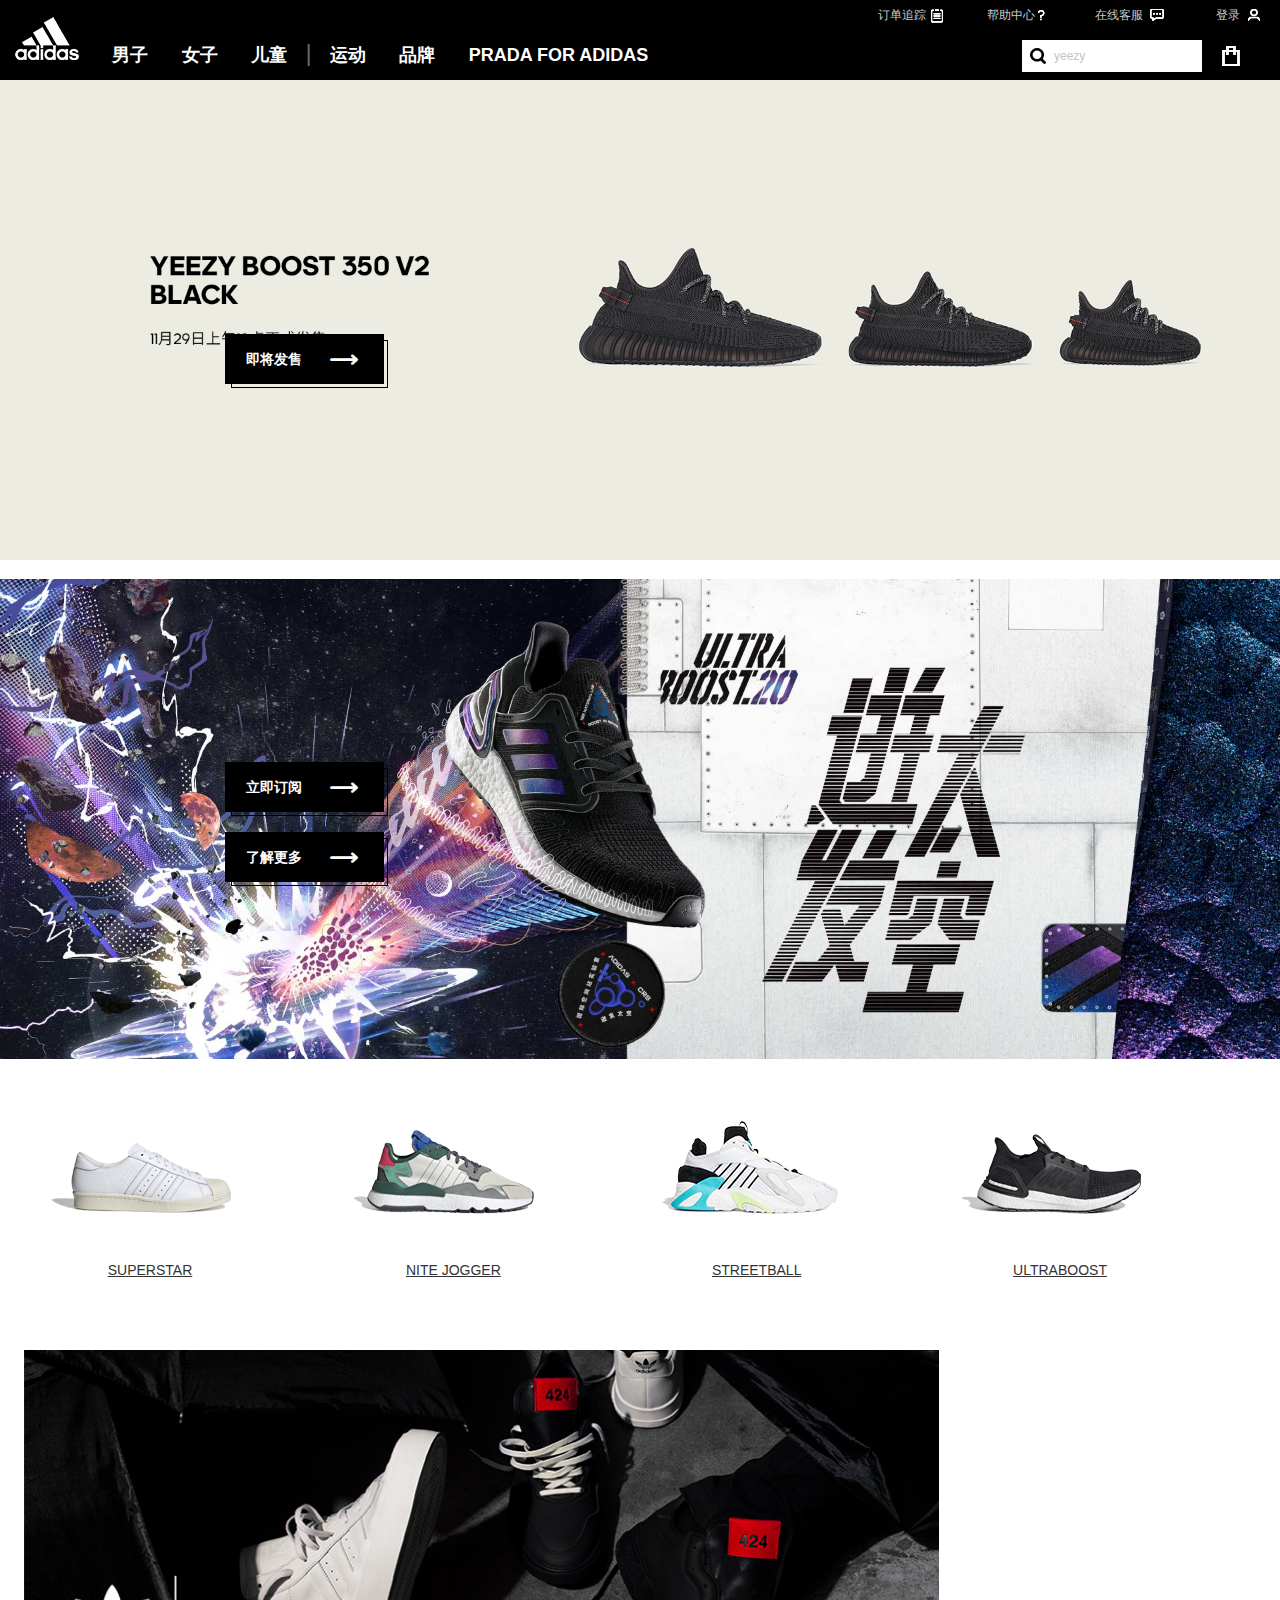
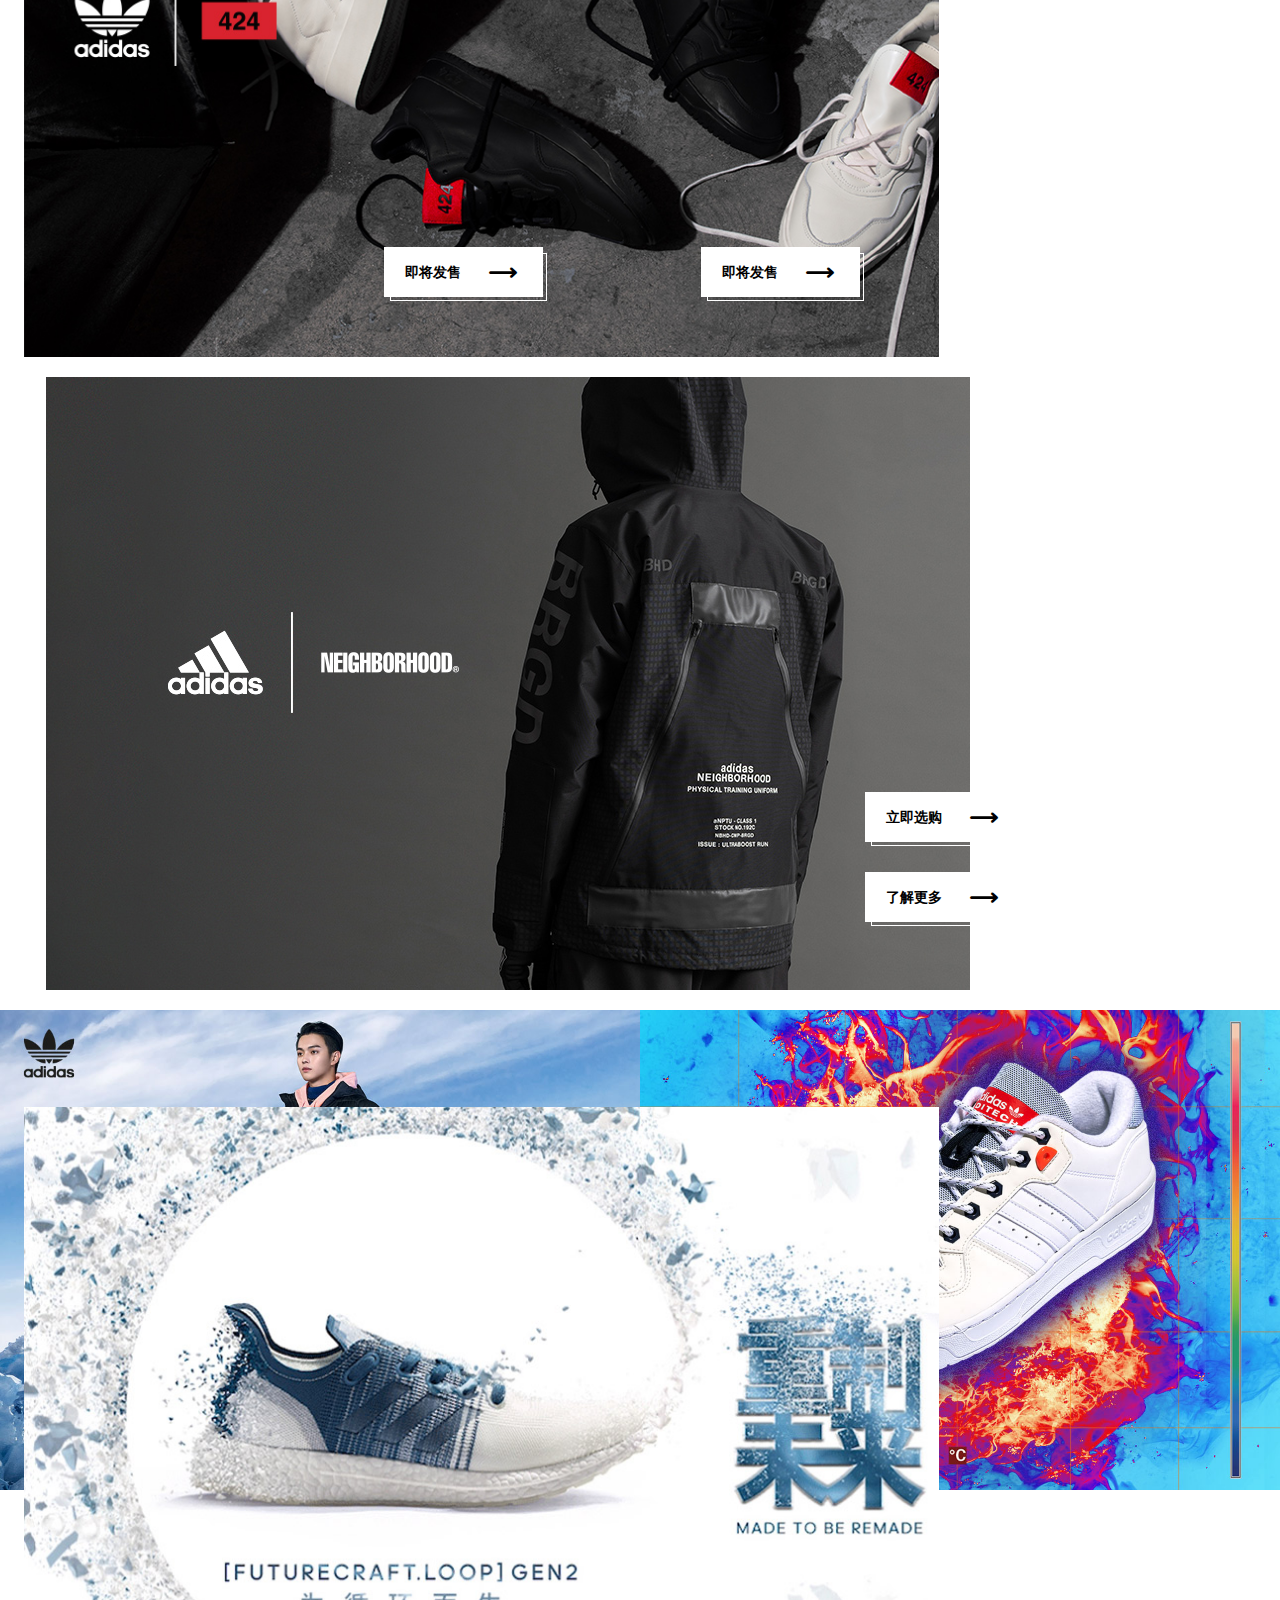
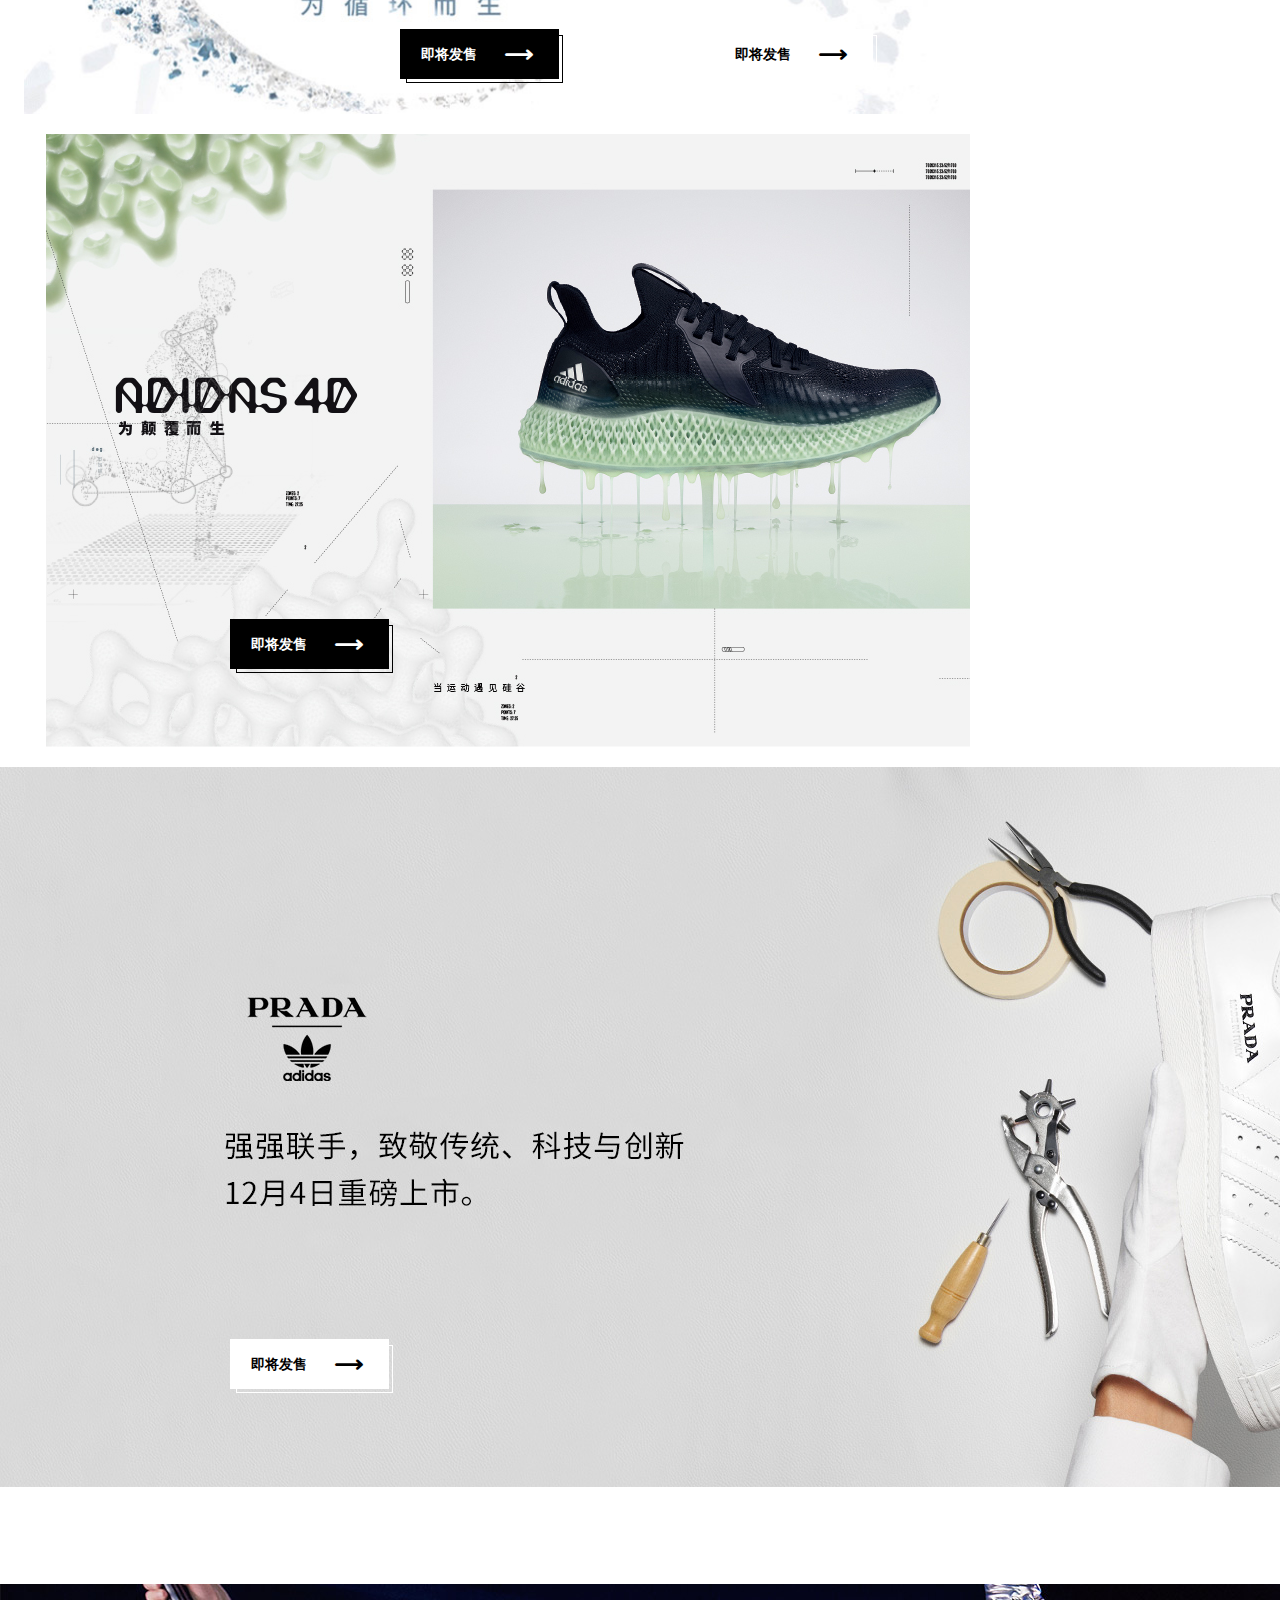
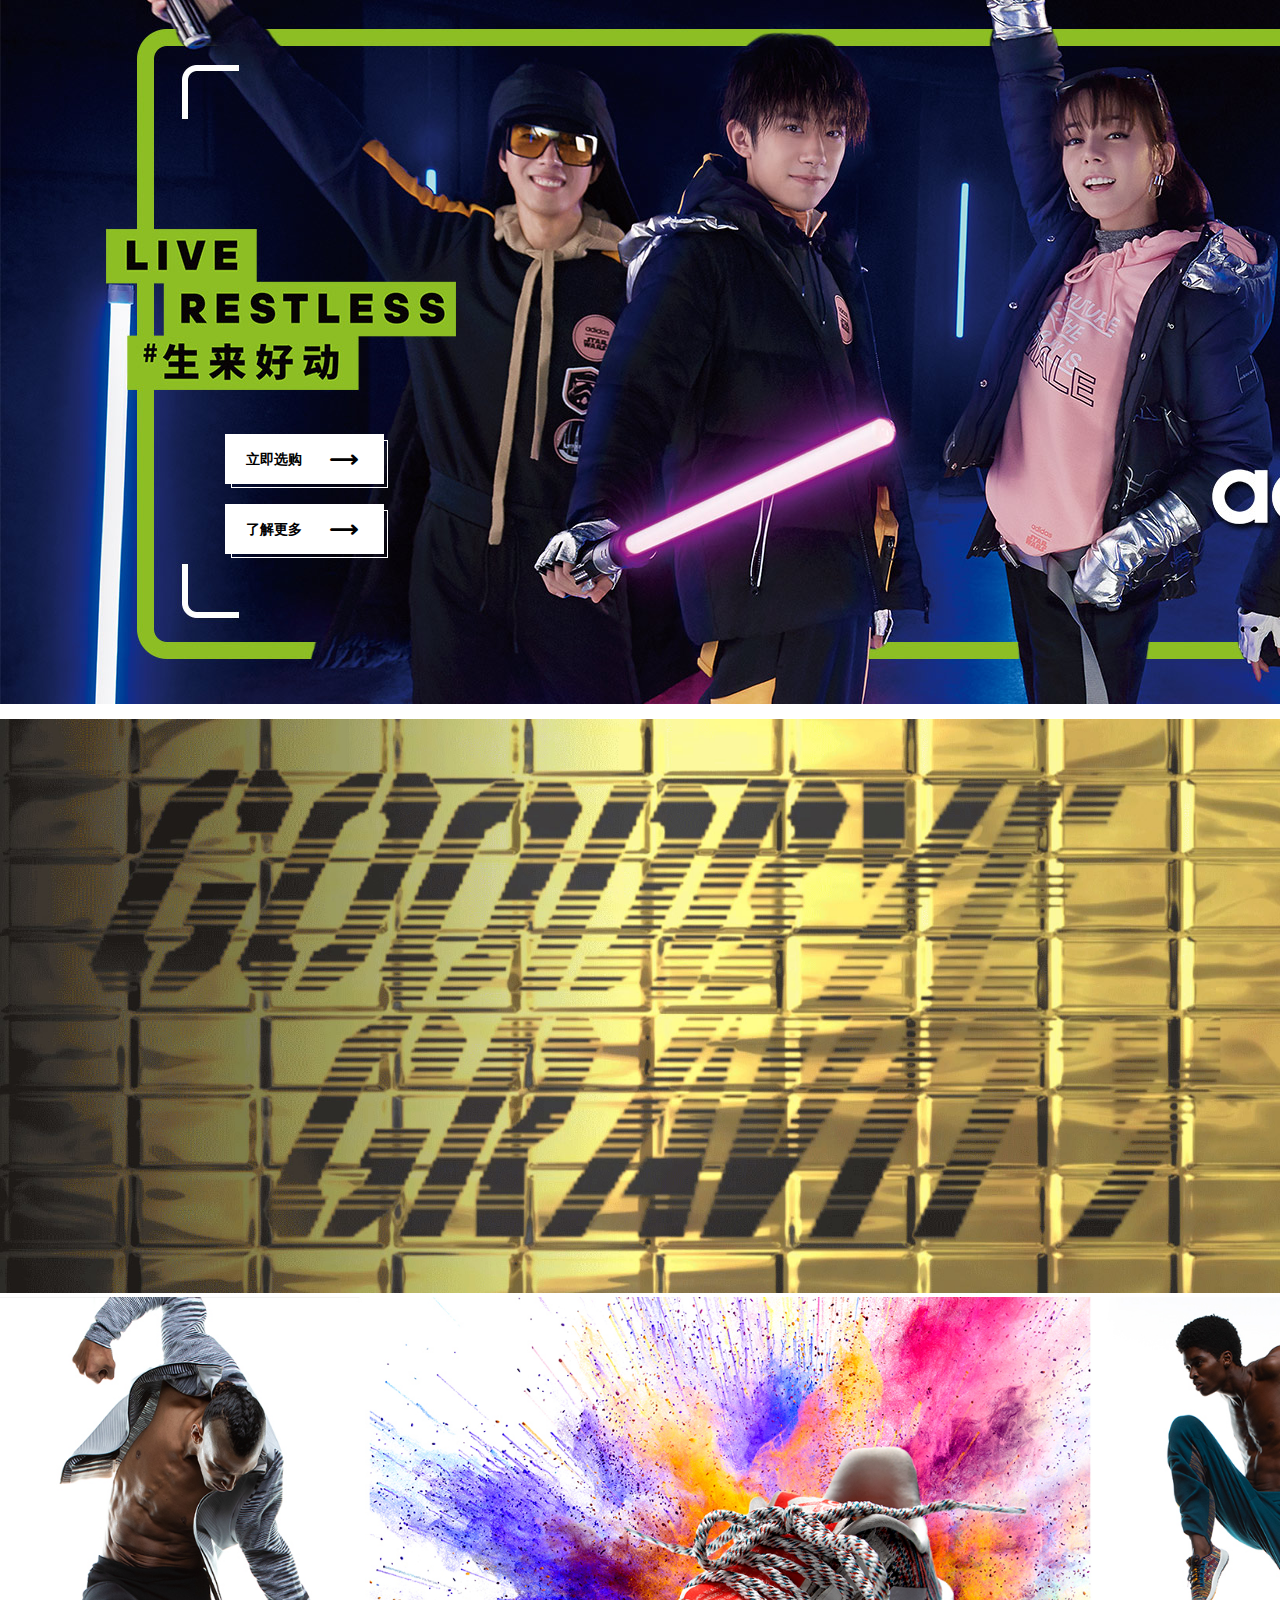
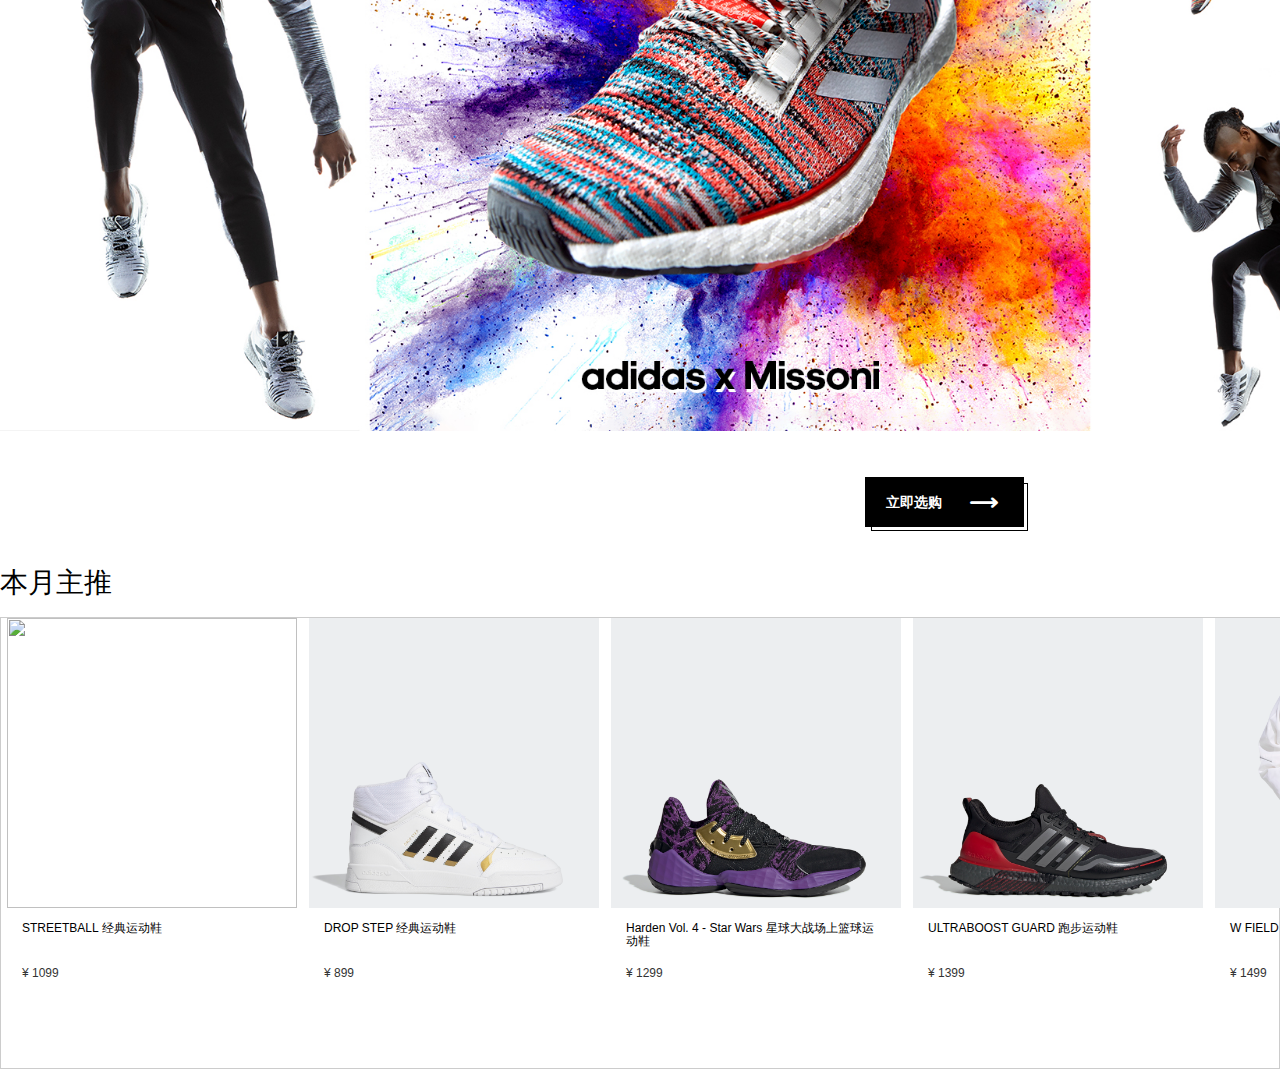
==== commit 430f3682: "adidas官网：添加" ====
--- a/html/index.html
+++ b/html/index.html
@@ -21,6 +21,10 @@
     <link rel="stylesheet" href="../css/common.css">
     <!-- 页面样式 -->
     <link rel="stylesheet" href="../css/index.css">
+    <!-- 引入JS文件 -->
+    <script type="text/javascript" src="../js/index.js"></script>
+
+
 </head>
 
 <body>
@@ -337,14 +341,104 @@
                 </a>
             </div>
             <div class="eleventh-box-content-bottom box-word">
-                <div>
-                    <span>立即选购</span>
-                    <i class="iconfont"> &#xe639; </i>
-                </div>
+                <a href="#">
+                    <div>
+                        <span>立即选购</span>
+                        <i class="iconfont"> &#xe639; </i>
+                    </div>
+                </a>
             </div>
         </div>
     </div>
     <!-- 第十一部分：商品展示 结束 -->
+
+    <!-- 第十二部份：商品轮播图一 开始 -->
+    <div class="twelfth-carousel-first">
+        <!-- 版心 -->
+        <div class="container">
+            <div class="twelfth-title">
+                <h2>本月主推</h2>
+            </div>
+            <div class="twelfth_content">
+                <!-- 轮播图 -->
+                <ul class="carsousel_first">
+                    <li>
+                        <a href="#">
+                            <img src="../image/twelfth-part/01.shoes.jpg" alt="">
+                            <h5>STREETBALL 经典运动鞋</h5>
+                            <span> &yen; 1099 </span>
+                        </a>
+                    </li>
+                    <li>
+                        <a href="#">
+                            <img src="../image/twelfth-part/02.shoes.jpg" alt="">
+                            <h5>DROP STEP 经典运动鞋</h5>
+                            <span> &yen; 899 </span>
+                        </a>
+                    </li>
+                    <li>
+                        <a href="#">
+                            <img src="../image/twelfth-part/03.shoes.jpg" alt="">
+                            <h5>Harden Vol. 4 - Star Wars 星球大战场上篮球运动鞋</h5>
+                            <span> &yen; 1299 </span>
+                        </a>
+                    </li>
+                    <li>
+                        <a href="#">
+                            <img src="../image/twelfth-part/04.shoes.jpg" alt="">
+                            <h5>ULTRABOOST GUARD 跑步运动鞋</h5>
+                            <span> &yen; 1399 </span>
+                        </a>
+                    </li>
+                    <li>
+                        <a href="#">
+                            <img src="../image/twelfth-part/01.clothes.jpg" alt="">
+                            <h5>W FIELD DOWN PK 冬季户外羽绒服</h5>
+                            <span> &yen; 1499 </span>
+                        </a>
+                    </li>
+                    <li>
+                        <a href="#">
+                            <img src="../image/twelfth-part/02.clothes.jpg" alt="">
+                            <h5>UTILITY DOWN PK 冬季户外羽绒服</h5>
+                            <span> &yen; 1699 </span>
+                        </a>
+                    </li>
+                    <li>
+                        <a href="#">
+                            <img src="../image/twelfth-part/03.clothes.jpg" alt="">
+                            <h5>adidas neo M CLRBLCK PFFR 冬季羽绒服</h5>
+                            <span> &yen; 999 </span>
+                        </a>
+                    </li>
+                    <li>
+                        <a href="#">
+                            <img src="../image/twelfth-part/04.clothes.jpg" alt="">
+                            <h5>R.Y.VMIDDWN JKT 冬季羽绒服</h5>
+                            <span> &yen; 1899 </span>
+                        </a>
+                    </li>
+                </ul>
+                <!-- 轮播图底部小圆点 -->
+                <ol class="circle_first">
+                    <li class="current"></li>
+                    <li></li>
+                    <li></li>
+                    <li></li>
+                </ol>
+            </div>
+            <!-- 轮播图按钮 -->
+            <div class="carousel-button">
+
+                <a href="#" class="carsousel_left"></a>
+
+                <a href="#" class="carsousel_right"></a>
+
+            </div>
+
+        </div>
+    </div>
+    <!-- 第十二部份：商品轮播图一 结束 -->
 </body>
 
 </html>--- a/css/index.css
+++ b/css/index.css
@@ -912,4 +912,117 @@
   color: #fff;
   font-weight: lighter;
   z-index: 3;
-}+}
+
+/* 第十二部份：商品轮播图 开始 */
+.twelfth-carousel-first {
+  width: 100%;
+  height: 500px;
+}
+
+.twelfth-title {
+  float: left;
+  height: 50px;
+}
+
+.twelfth-title h2 {
+  float: left;
+  font-size: 28px;
+  font-weight: normal;
+  color: #000000;
+}
+
+.twelfth_content {
+  float: left;
+  position: relative;
+  height: 450px;
+  border: 1px solid #cccccc;
+}
+
+.carsousel_first {
+  width: 200%;
+}
+
+.carsousel_first li {
+  float: left;
+  text-align: left;
+  margin: 0px 6px;
+  box-sizing: border-box;
+}
+
+.carsousel_first li:hover {
+  border: 1px solid #d9dcdd;
+}
+
+.carsousel_first li img {
+  width: 290px;
+  height: 290px;
+}
+
+.carsousel_first li h5 {
+  margin-top: 10px;
+  margin-left: 15px;
+  font-size: 12px;
+  font-weight: lighter;
+  width: 259px;
+  /* 第一种方法换行 */
+  /* word-break: break-all; */
+  /* 第二种方法换行 */
+  white-space: normal;
+  height: 40px;
+  color: #000000;
+}
+
+.carsousel_first li span {
+  display: inline-block;
+  margin-left: 15px;
+  font-size: 12px;
+  width: 259px;
+  height: 20px;
+  padding-top: 5px;
+}
+
+/* 精灵图部分 */
+.carsousel_left {
+  display: none;
+  background-image: url(../image/icon.png);
+  width: 26px;
+  height: 26px;
+  background-position: -216px -50px;
+  position: absolute;
+  top: 205px;
+  left: -3px;
+}
+
+.carsousel_left:hover {
+  background-image: url(../image/icon.png);
+  width: 26px;
+  height: 26px;
+  background-position: -288px -50px;
+  position: absolute;
+  top: 205px;
+  left: -3px;
+}
+
+.carsousel_right {
+  display: none;
+  background-image: url(../image/icon.png);
+  width: 26px;
+  height: 26px;
+  background-position: -252px -50px;
+  position: absolute;
+  top: 205px;
+  right: 70px;
+}
+
+.carsousel_right:hover {
+  background-image: url(../image/icon.png);
+  width: 26px;
+  height: 26px;
+  background-position: -324px -50px;
+  position: absolute;
+  top: 205px;
+  right: 70px;
+}
+
+/* 第十二部份：商品轮播图 结束 */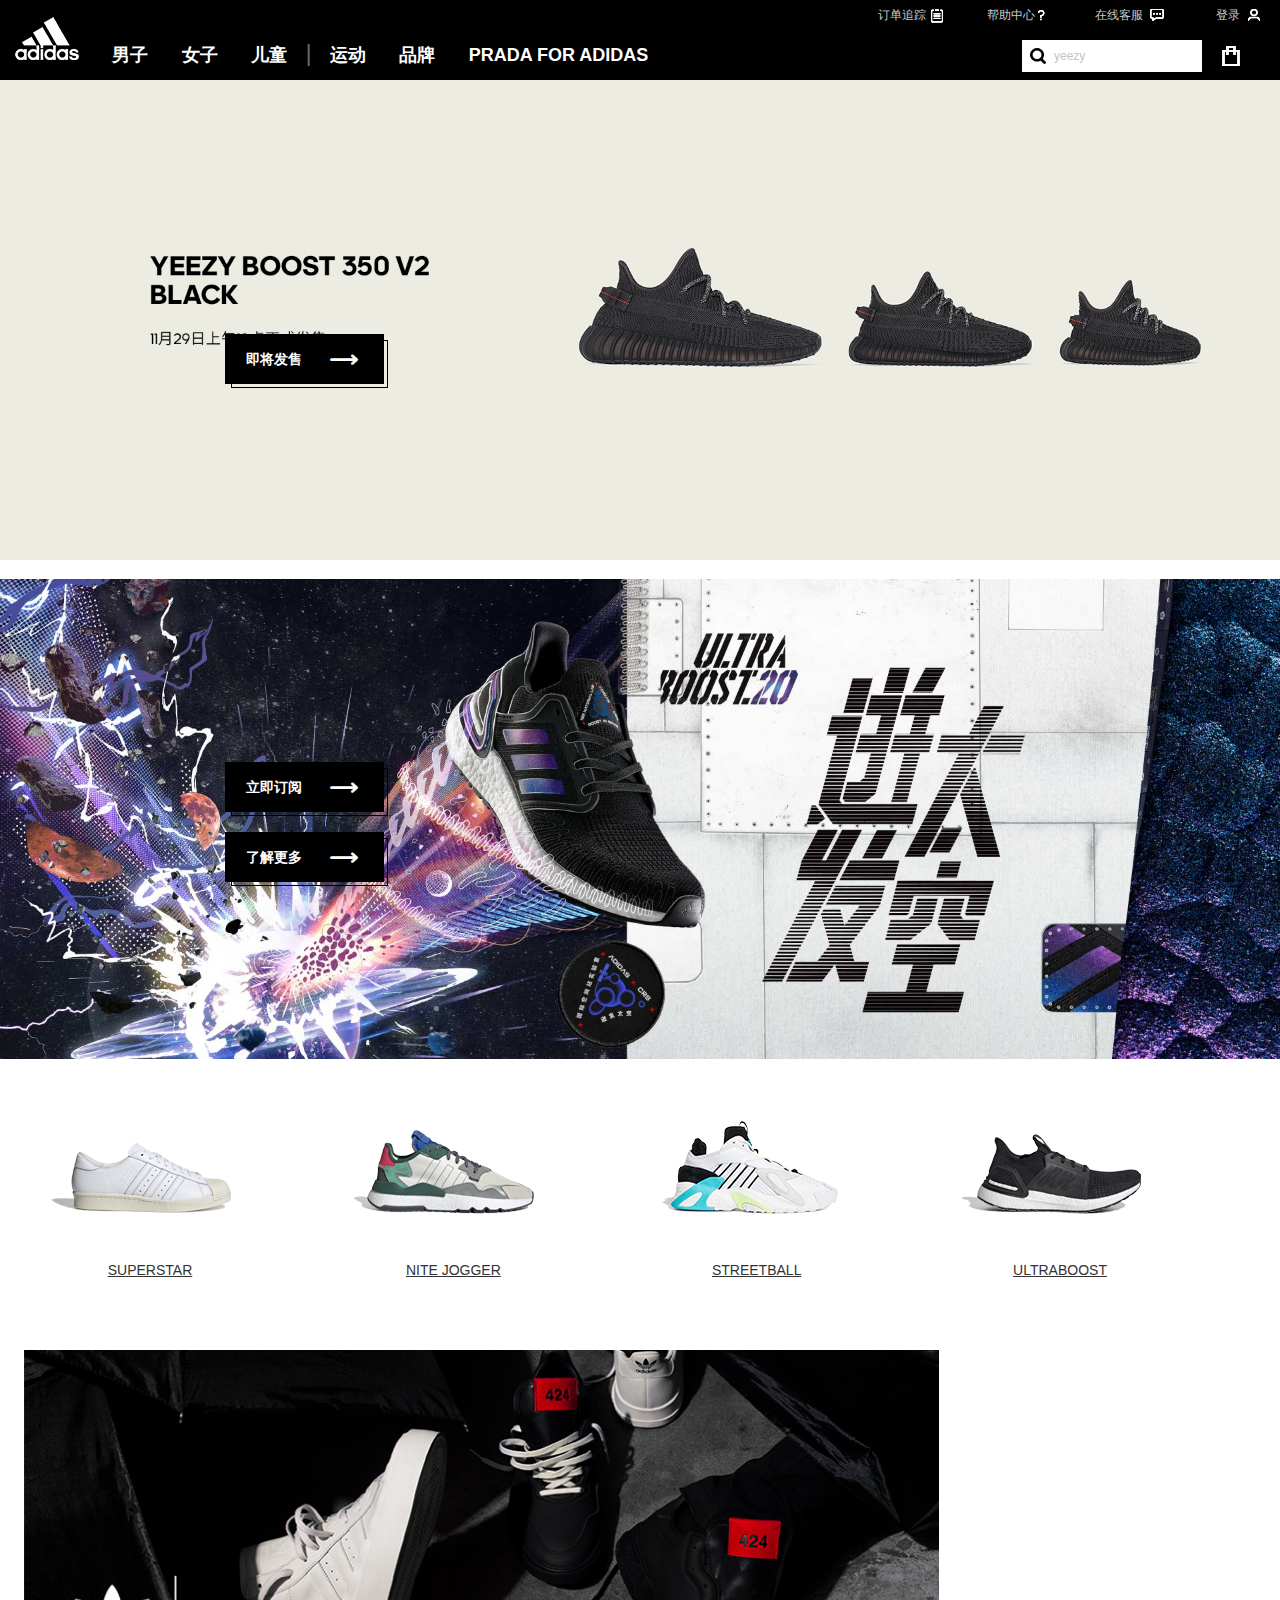
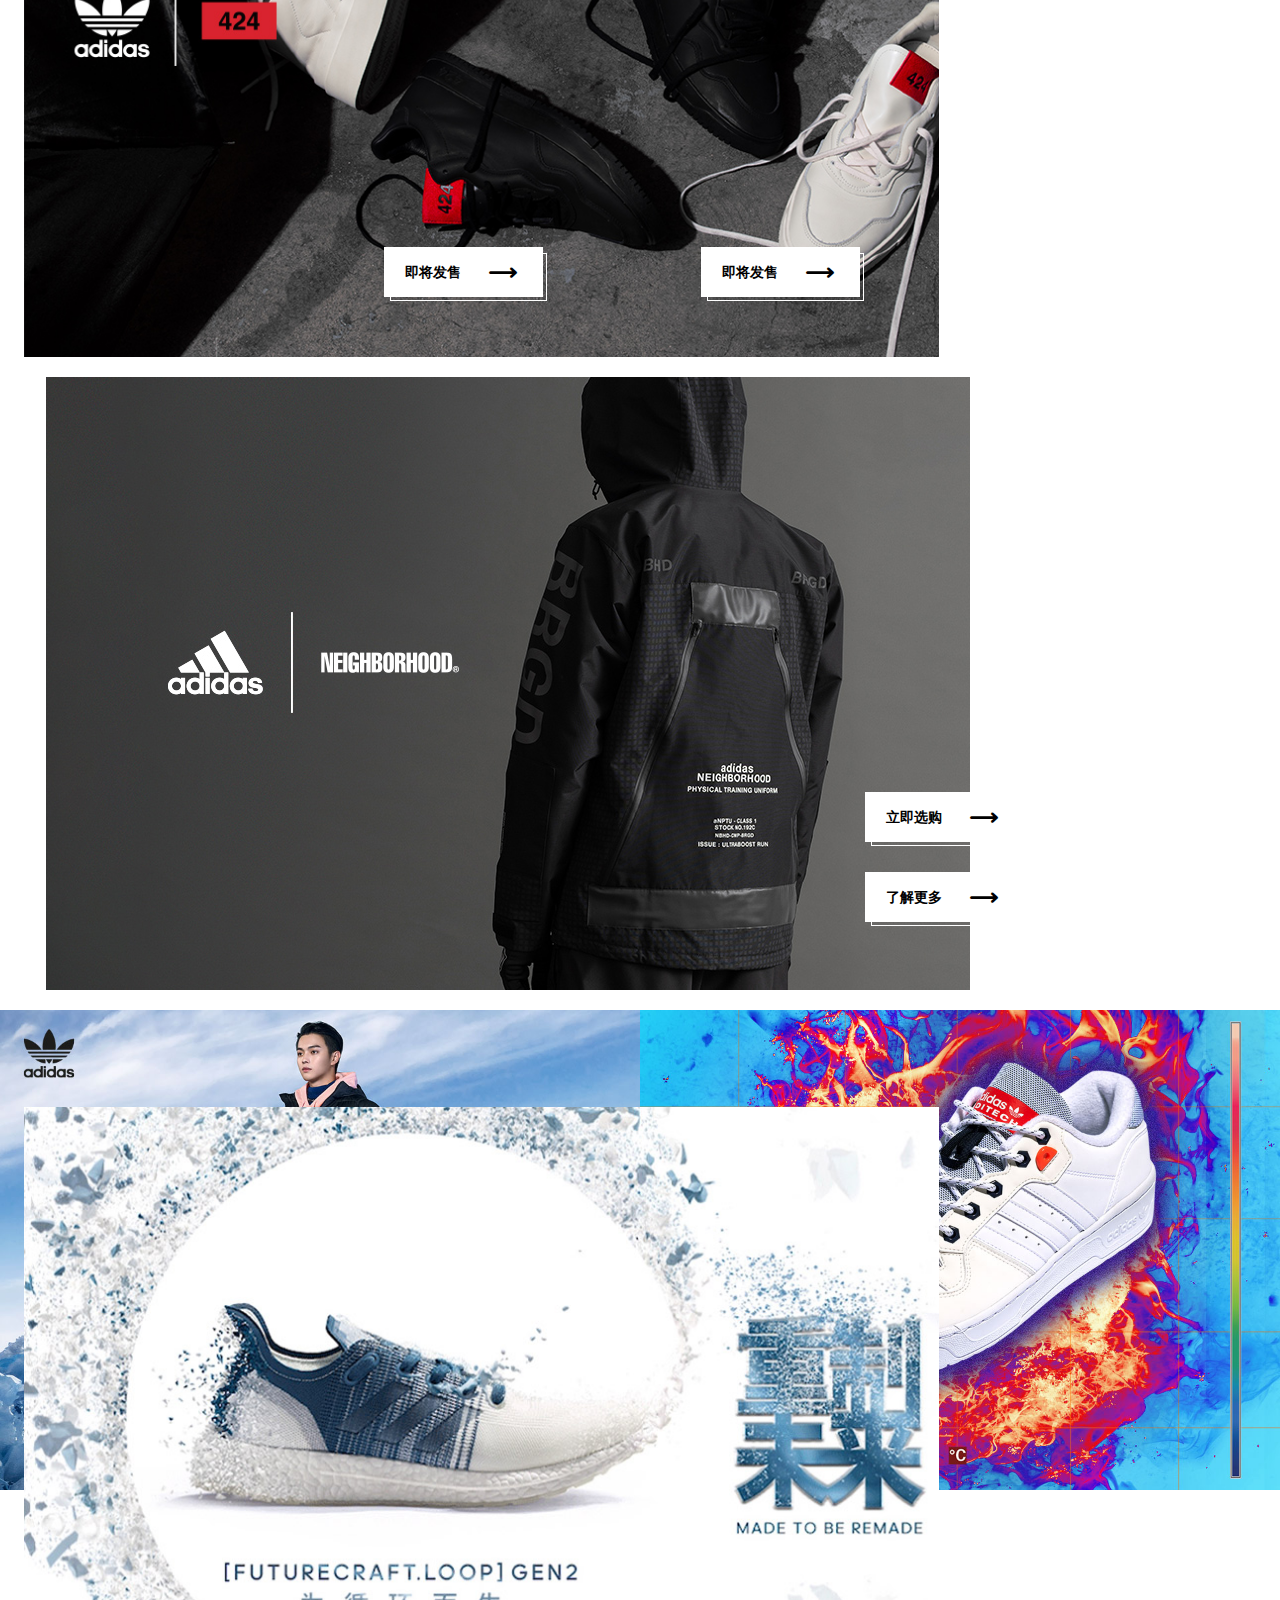
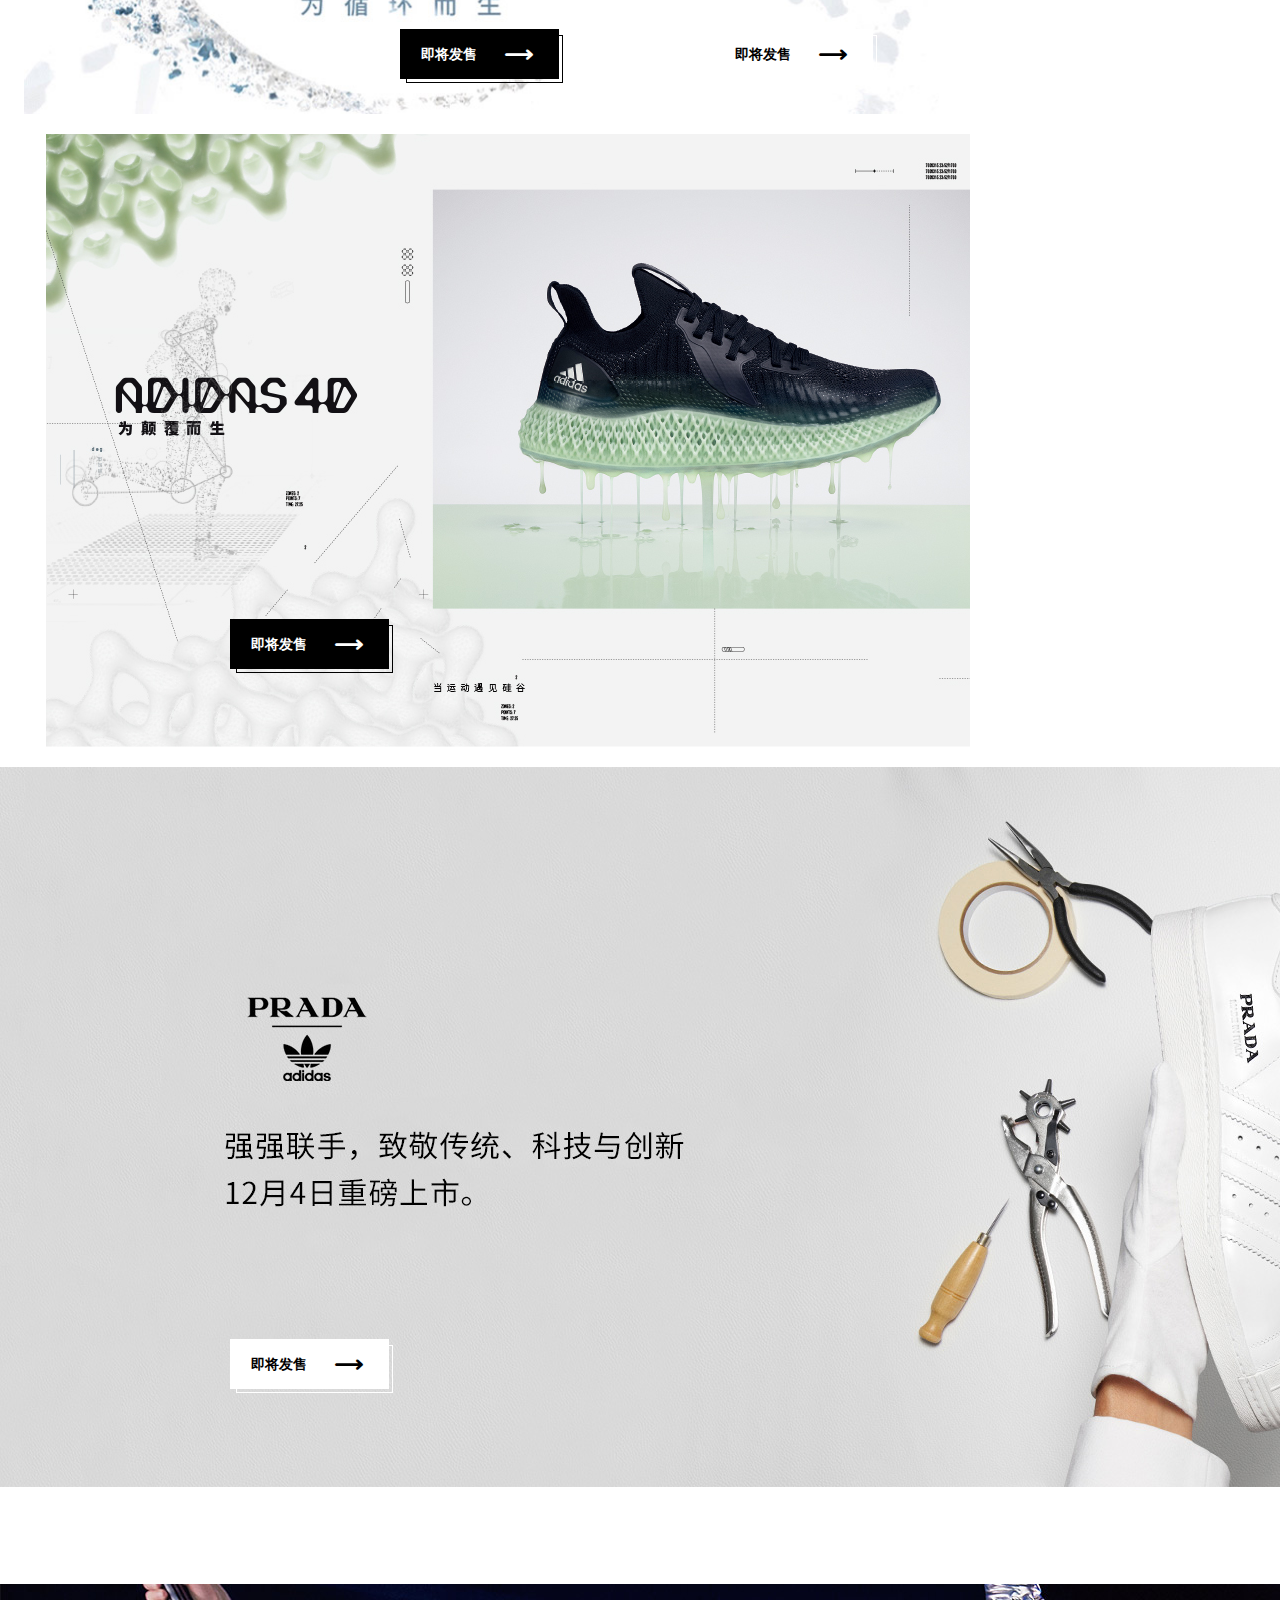
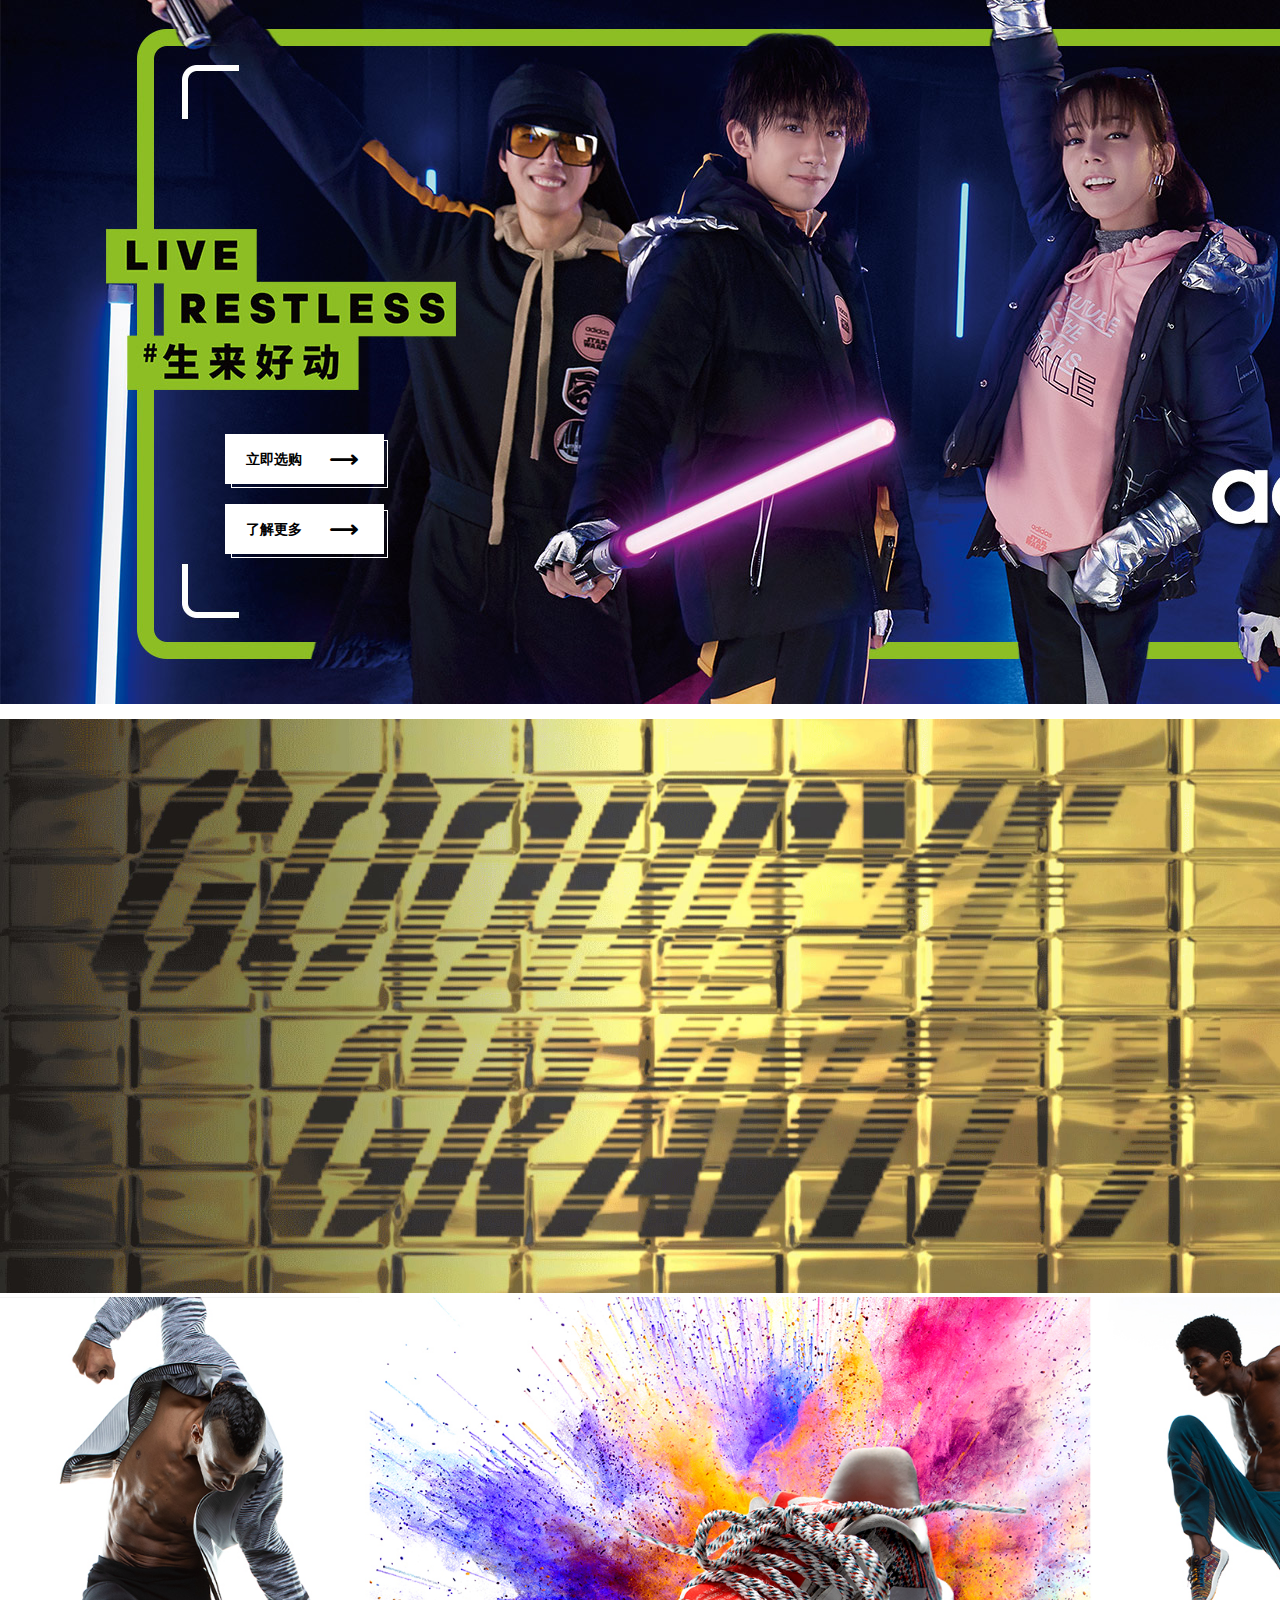
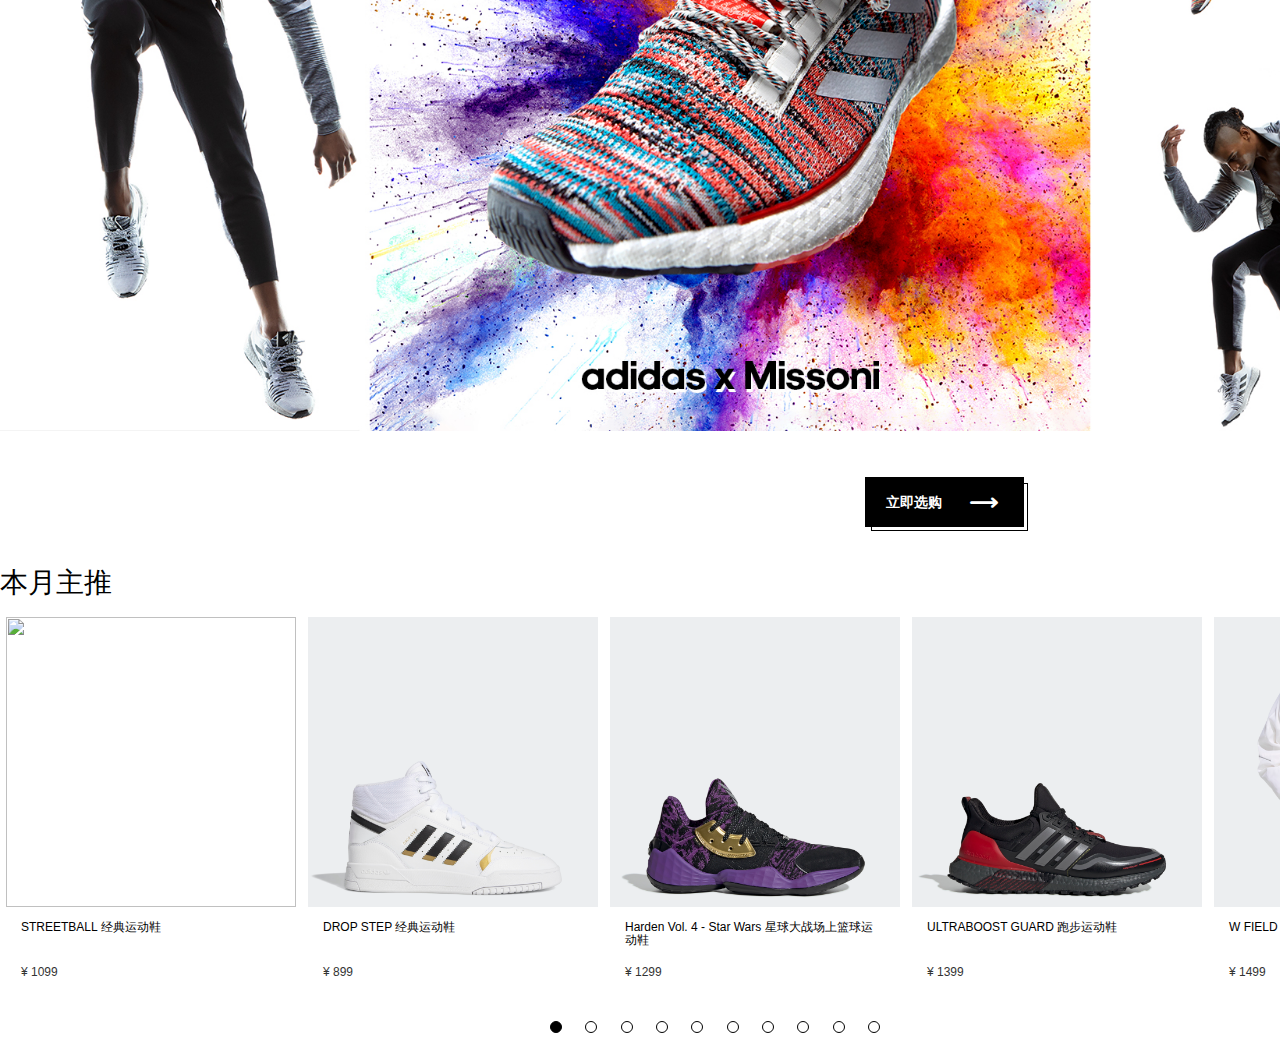
==== commit 89f9d614: "adidas官网：添加" ====
--- a/html/index.html
+++ b/html/index.html
@@ -420,8 +420,14 @@
                     </li>
                 </ul>
                 <!-- 轮播图底部小圆点 -->
-                <ol class="circle_first">
+                <ol class="circle">
                     <li class="current"></li>
+                    <li></li>
+                    <li></li>
+                    <li></li>
+                    <li></li>
+                    <li></li>
+                    <li></li>
                     <li></li>
                     <li></li>
                     <li></li>
@@ -429,11 +435,8 @@
             </div>
             <!-- 轮播图按钮 -->
             <div class="carousel-button">
-
                 <a href="#" class="carsousel_left"></a>
-
                 <a href="#" class="carsousel_right"></a>
-
             </div>
 
         </div>
--- a/css/index.css
+++ b/css/index.css
@@ -917,7 +917,7 @@
 /* 第十二部份：商品轮播图 开始 */
 .twelfth-carousel-first {
   width: 100%;
-  height: 500px;
+  height: 450px;
 }
 
 .twelfth-title {
@@ -935,8 +935,7 @@
 .twelfth_content {
   float: left;
   position: relative;
-  height: 450px;
-  border: 1px solid #cccccc;
+  height: 420px;
 }
 
 .carsousel_first {
@@ -980,6 +979,35 @@
   width: 259px;
   height: 20px;
   padding-top: 5px;
+  margin-bottom: 30px;
+}
+
+/* 底部小圆点 */
+.circle {
+  float: left;
+  position: absolute;
+  bottom: 0px;
+  left: 530px;
+}
+
+.circle li {
+  display: inline-block;
+  list-style: circle;
+  width: 10px;
+  height: 10px;
+  margin-left: 20px;
+  font-size: 40px;
+  border-radius: 50%;
+  border: 1px solid #000000;
+  color: #000;
+}
+
+.circle .current {
+  background-color: black;
+}
+
+.circle li:hover {
+  background-color: #000000;
 }
 
 /* 精灵图部分 */
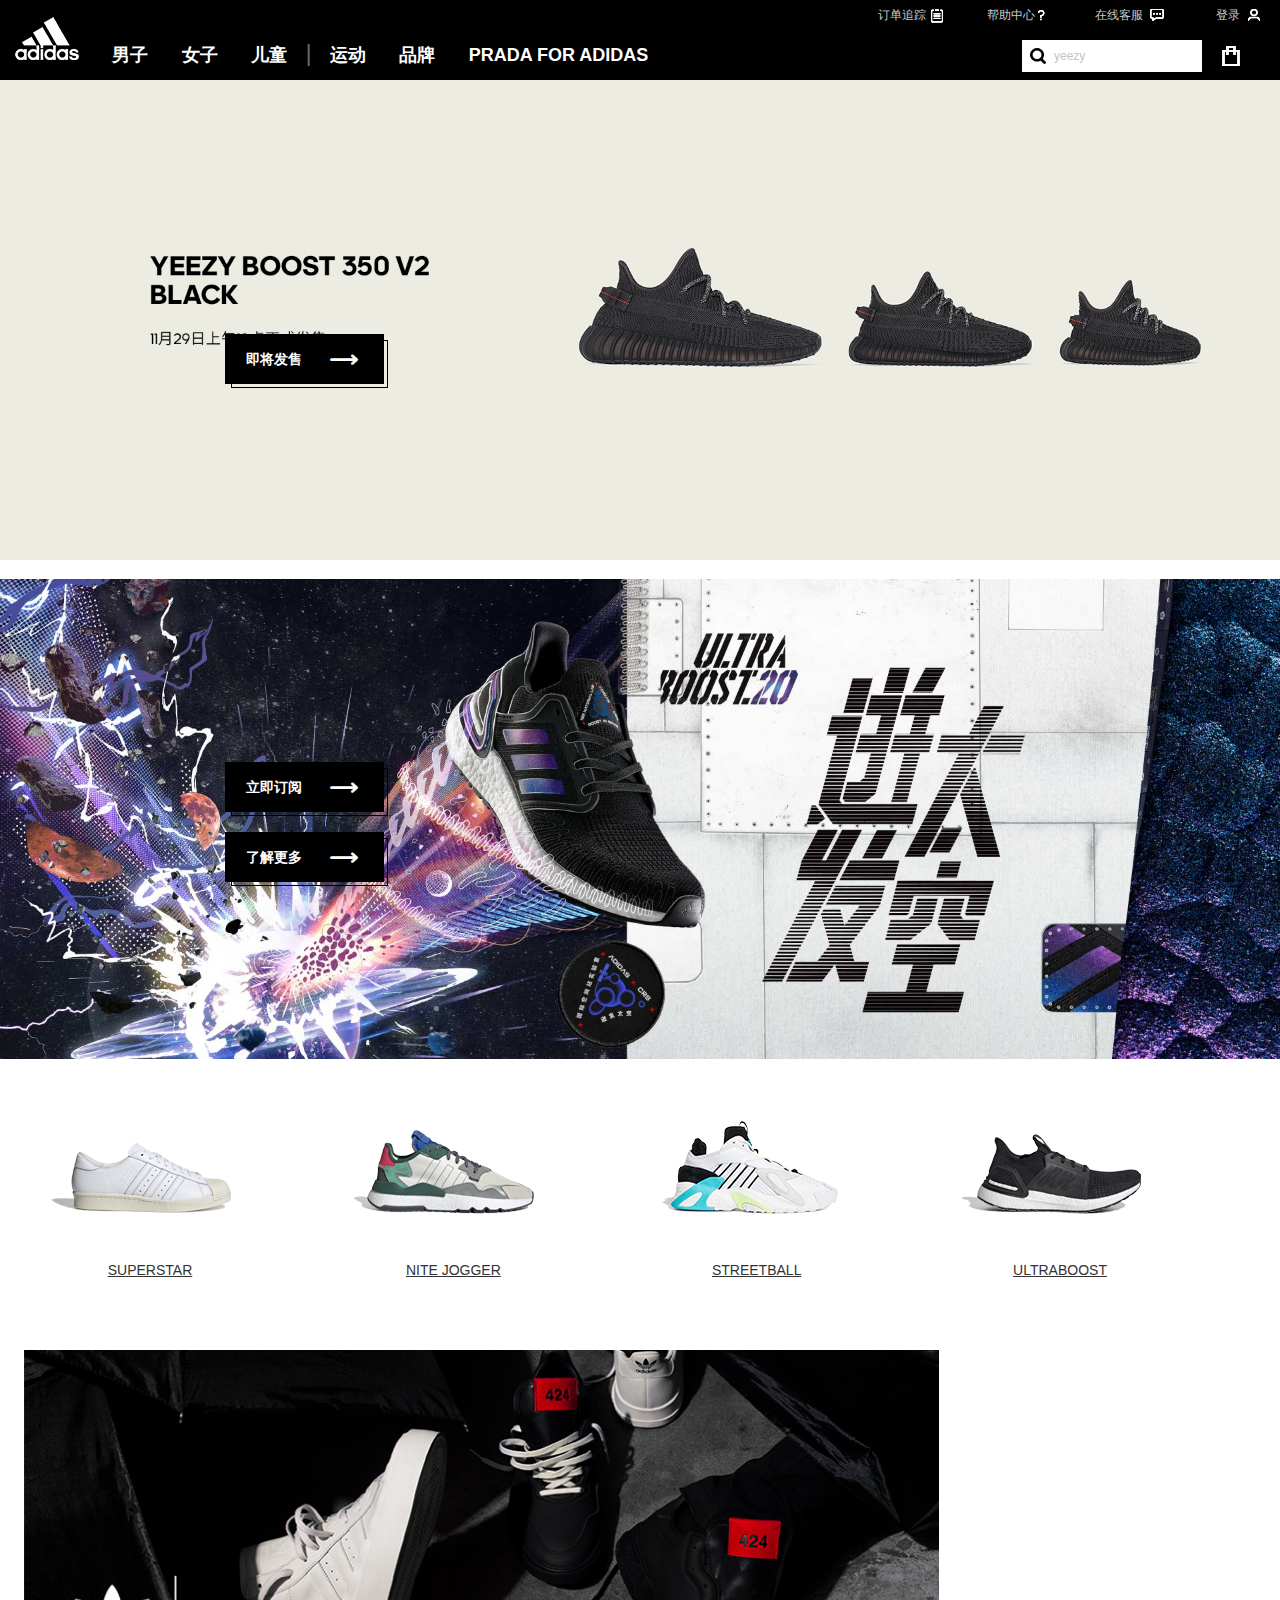
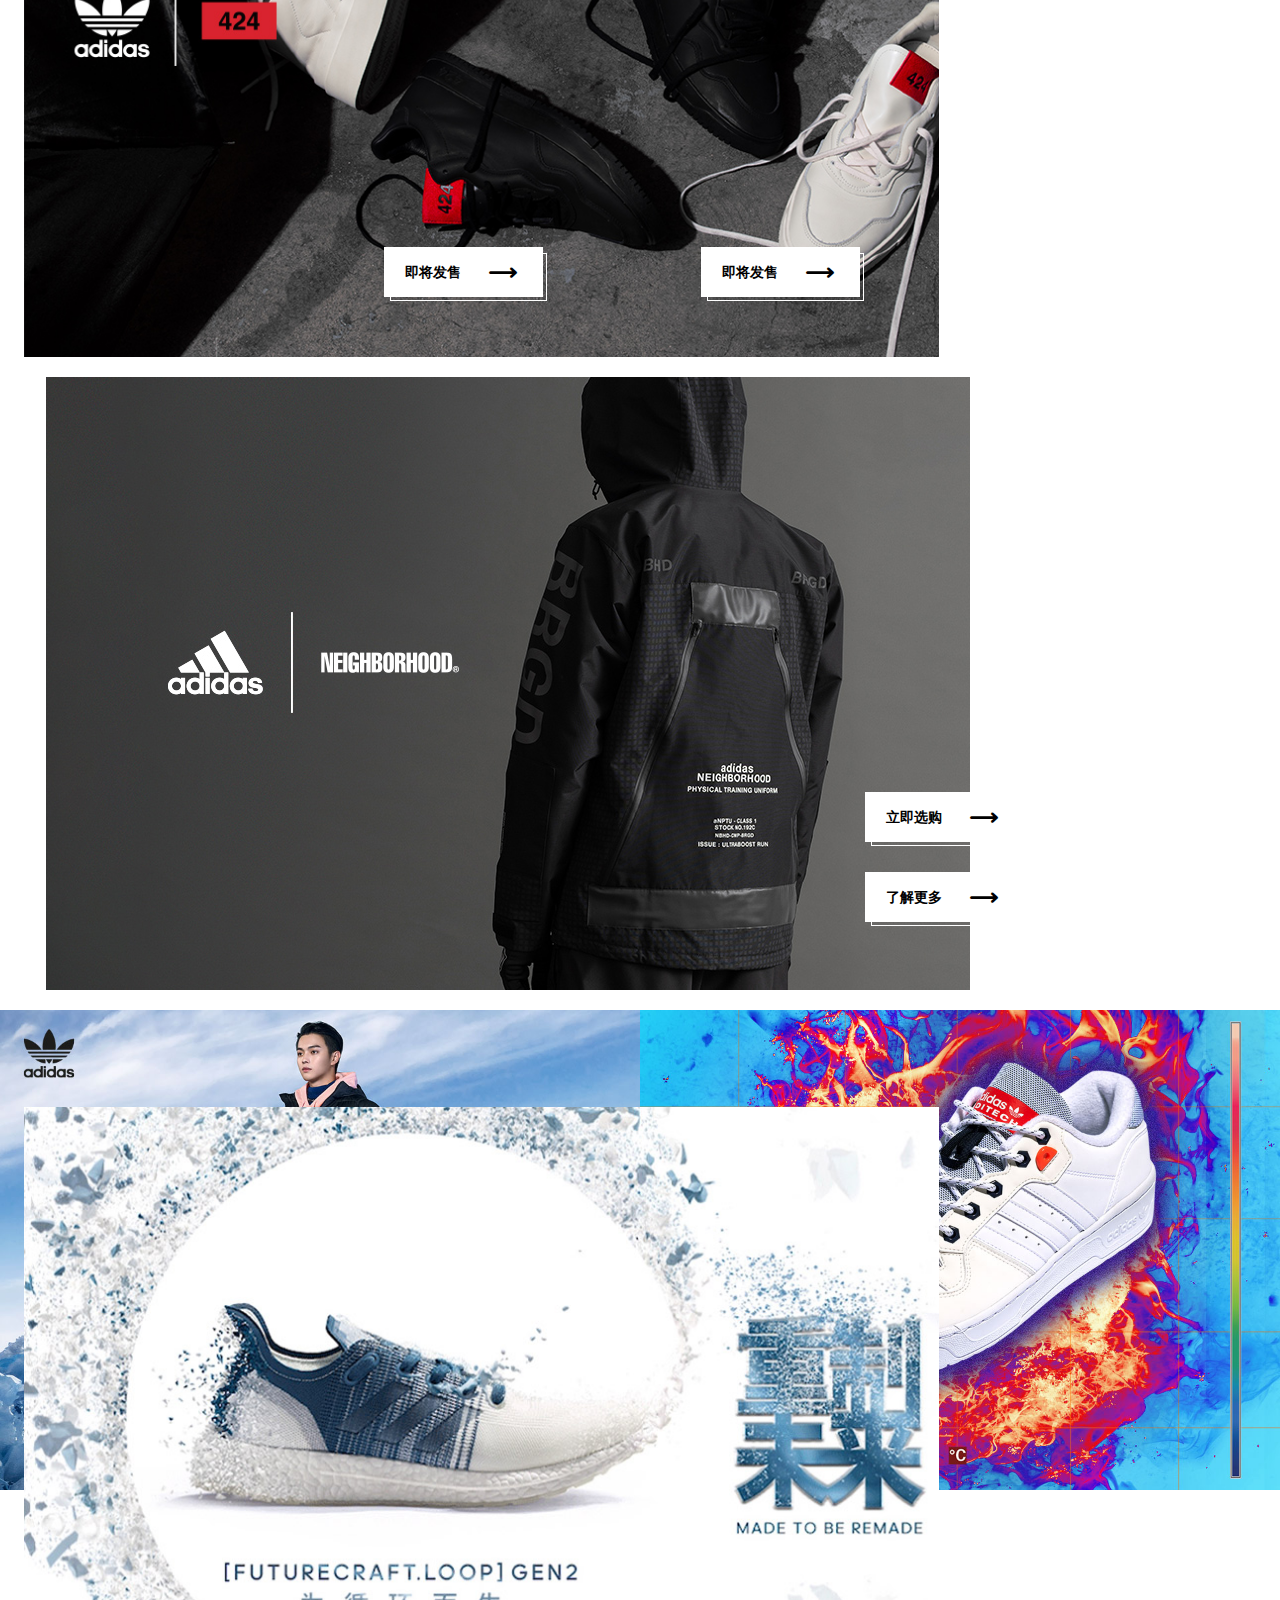
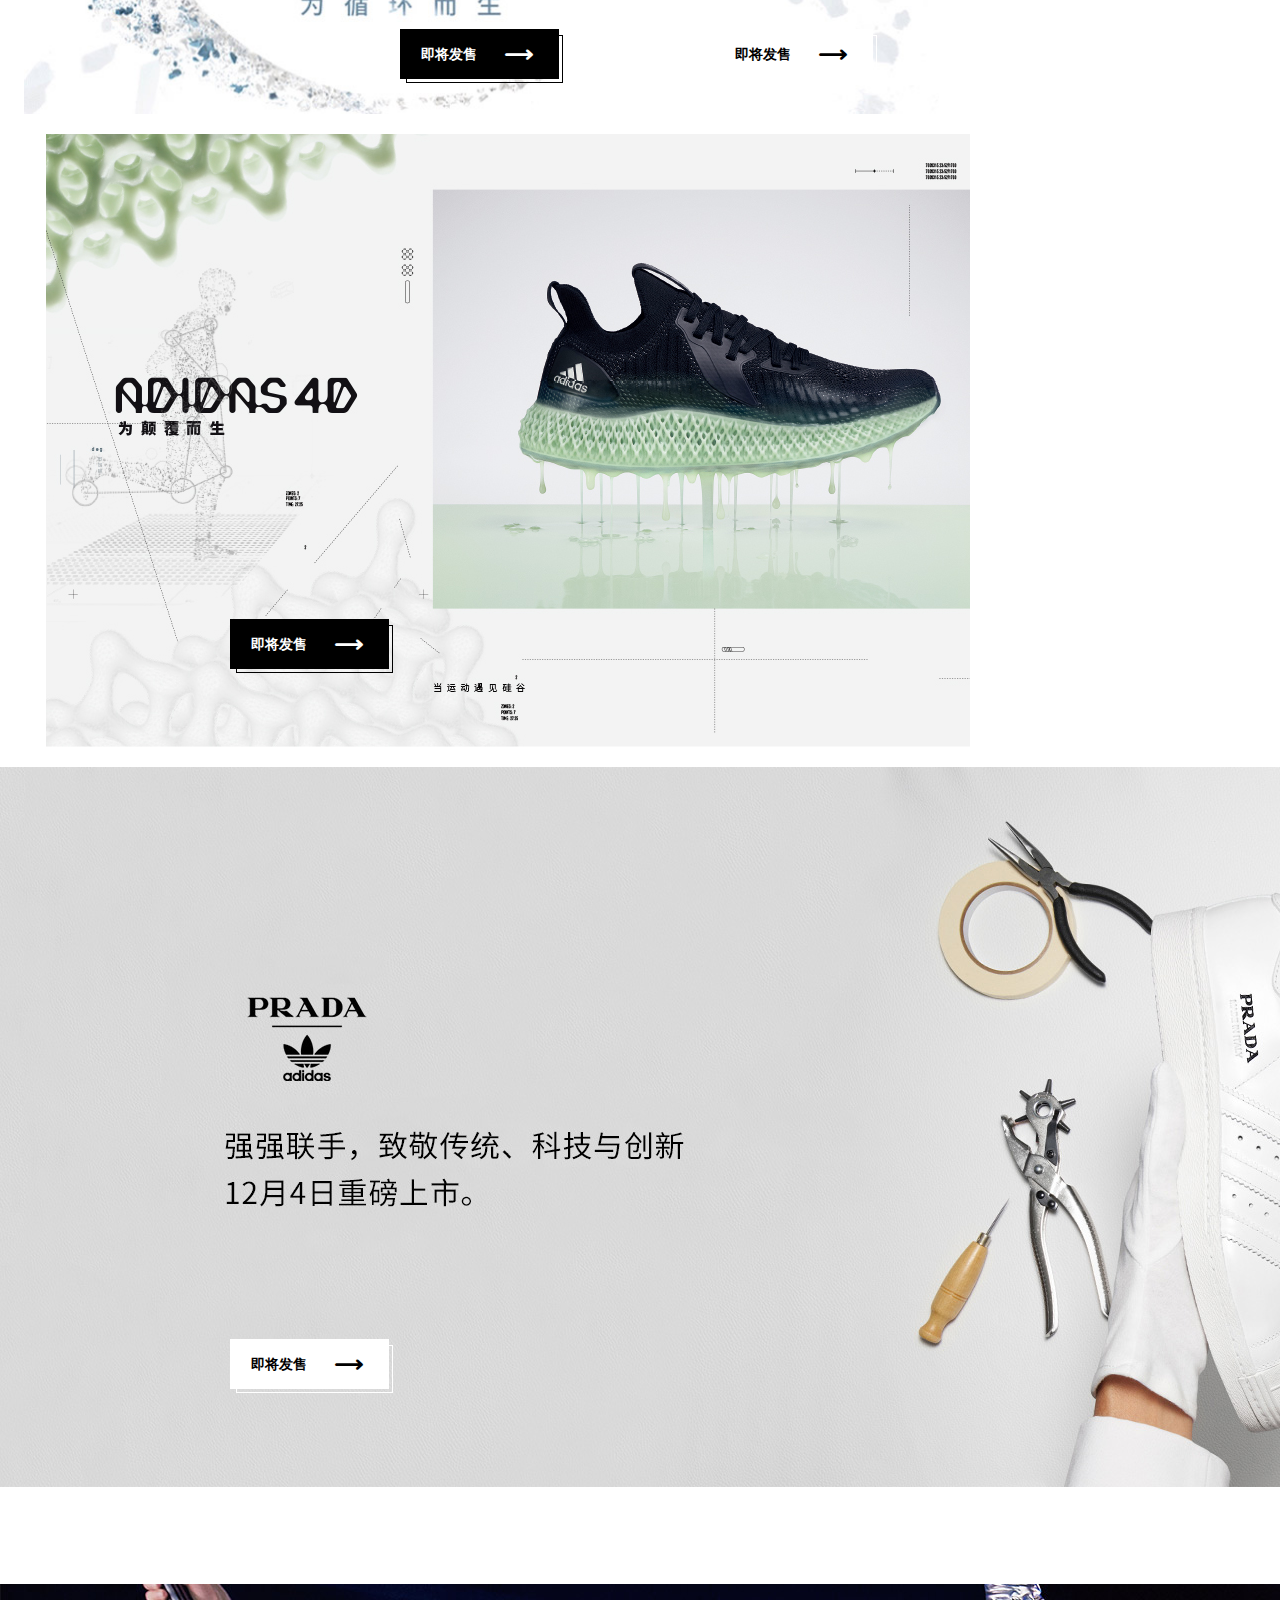
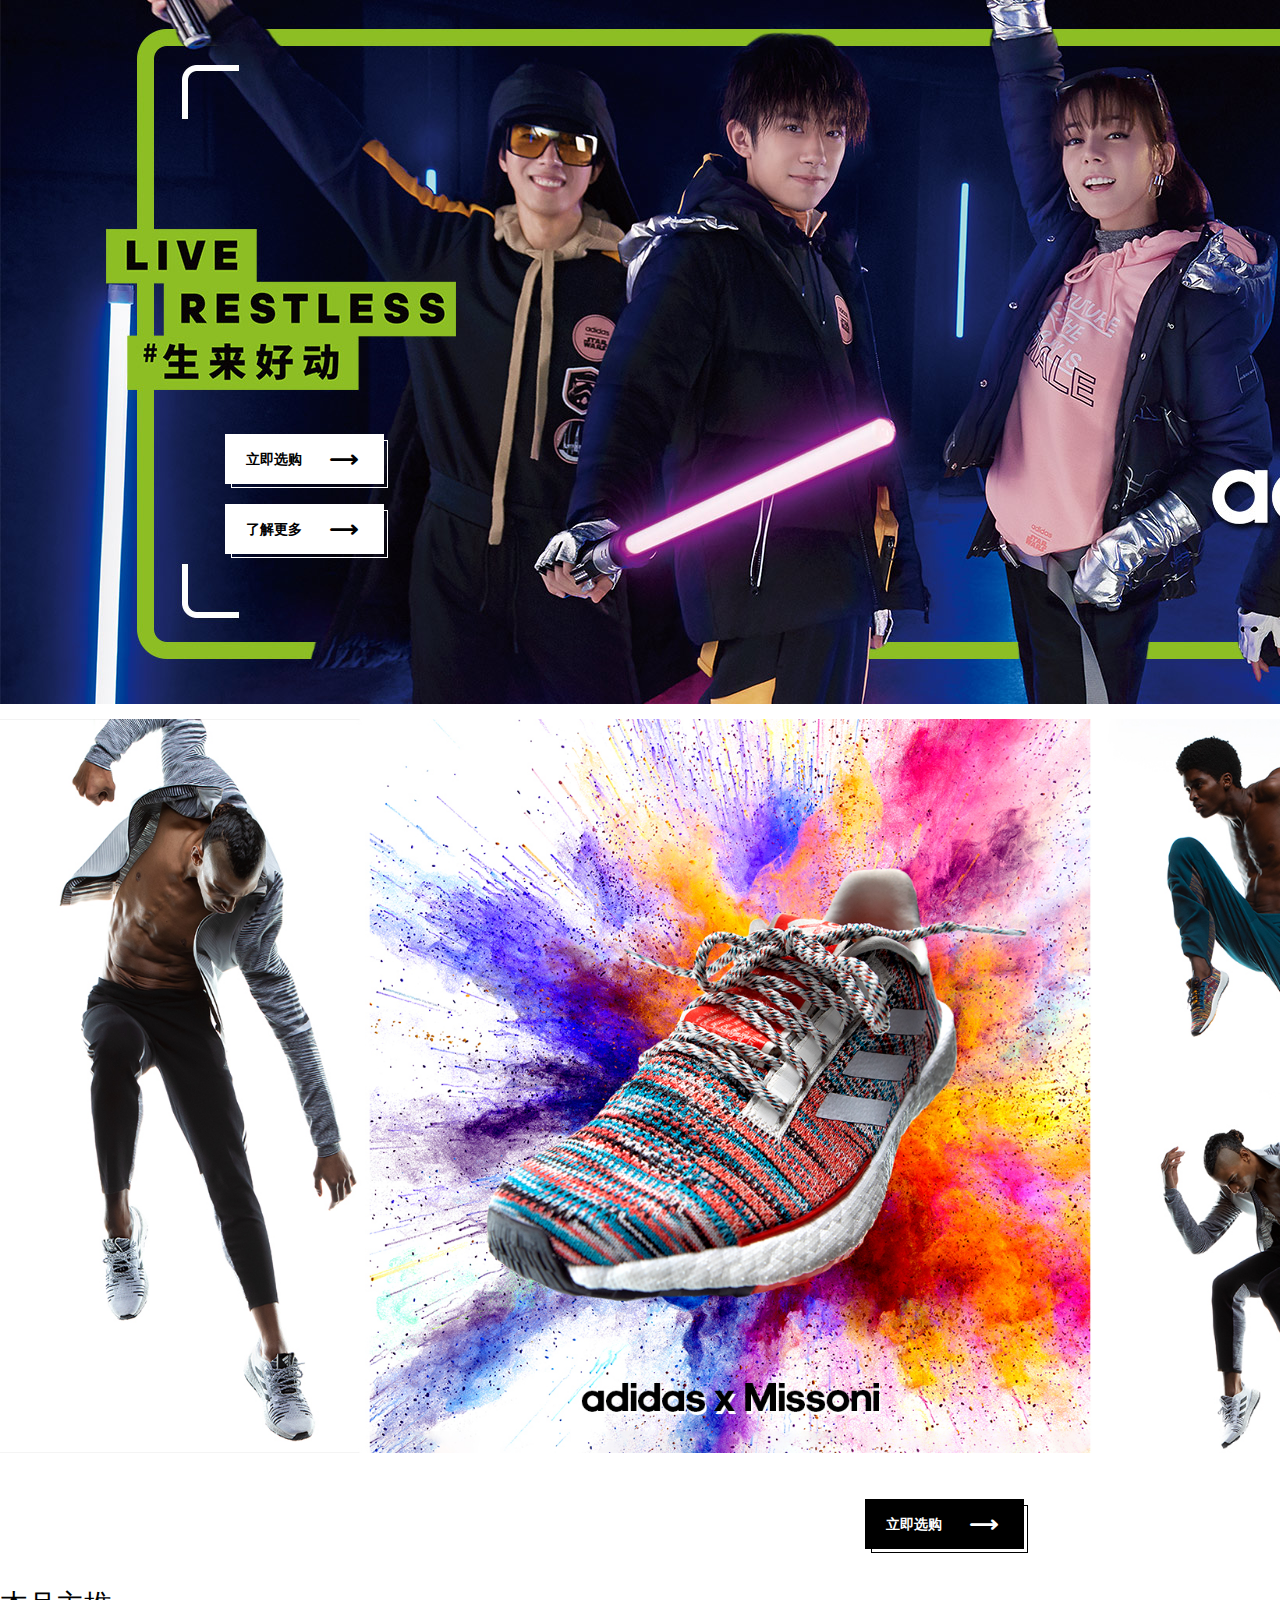
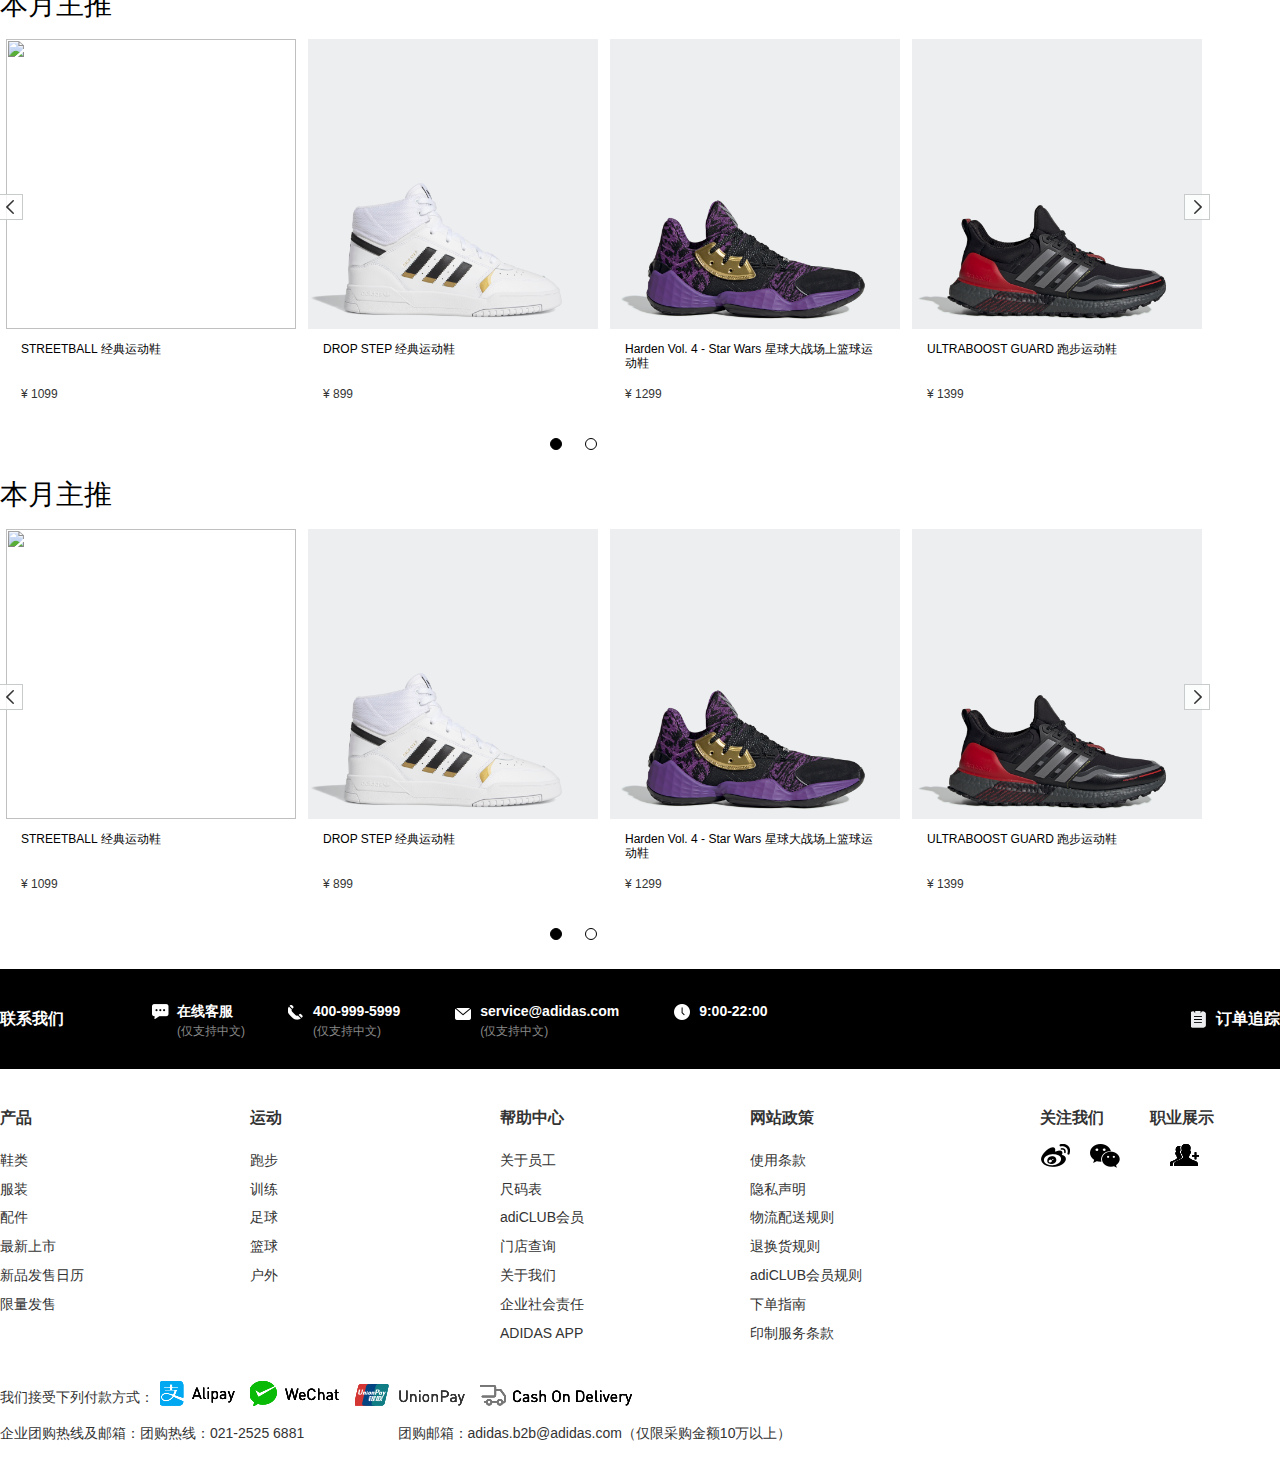
==== commit 41f1d4b8: "adidas官网：添加" ====
--- a/html/index.html
+++ b/html/index.html
@@ -23,7 +23,6 @@
     <link rel="stylesheet" href="../css/index.css">
     <!-- 引入JS文件 -->
     <script type="text/javascript" src="../js/index.js"></script>
-
 
 </head>
 
@@ -305,10 +304,10 @@
     <!-- 第十部分： 商品展示 结束 -->
 
     <!-- 视频 开始 -->
-    <div class=" the-video">
+    <!-- <div class=" the-video">
         <video src="../video/u1bWVUlttx-30.mp4" poster="../image/second-part/1920-720-spacerace.jpg" muted="muted"
             width="100%" height="574px" autoplay="autoplay" loop="loop" style="object-fit:fill"></video>
-    </div>
+    </div> -->
     <!-- 视频 结束 -->
 
     <!-- 第十一部分：商品展示 开始 -->
@@ -355,7 +354,7 @@
     <!-- 第十二部份：商品轮播图一 开始 -->
     <div class="twelfth-carousel-first">
         <!-- 版心 -->
-        <div class="container">
+        <div class="container clearfix">
             <div class="twelfth-title">
                 <h2>本月主推</h2>
             </div>
@@ -390,7 +389,8 @@
                             <span> &yen; 1399 </span>
                         </a>
                     </li>
-                    <li>
+                    <!-- 转移后的其余图片商品 -->
+                    <!-- <li>
                         <a href="#">
                             <img src="../image/twelfth-part/01.clothes.jpg" alt="">
                             <h5>W FIELD DOWN PK 冬季户外羽绒服</h5>
@@ -417,31 +417,321 @@
                             <h5>R.Y.VMIDDWN JKT 冬季羽绒服</h5>
                             <span> &yen; 1899 </span>
                         </a>
-                    </li>
+                    </li> -->
                 </ul>
-                <!-- 轮播图底部小圆点 -->
-                <ol class="circle">
-                    <li class="current"></li>
-                    <li></li>
-                    <li></li>
-                    <li></li>
-                    <li></li>
-                    <li></li>
-                    <li></li>
-                    <li></li>
-                    <li></li>
-                    <li></li>
-                </ol>
+                <div class="bottom-circle">
+                    <!-- 轮播图底部小圆点 -->
+                    <ol class="circle">
+                        <li class="current"></li>
+                        <li></li>
+                        <!-- <li></li>
+                                <li></li>
+                                <li></li>
+                                <li></li>
+                                <li></li>
+                                <li></li>
+                                <li></li>
+                                <li></li> -->
+                    </ol>
+                </div>
             </div>
             <!-- 轮播图按钮 -->
             <div class="carousel-button">
                 <a href="#" class="carsousel_left"></a>
                 <a href="#" class="carsousel_right"></a>
             </div>
-
         </div>
     </div>
     <!-- 第十二部份：商品轮播图一 结束 -->
+
+    <!-- 第十三部份：商品轮播图一 开始 -->
+    <div class="twelfth-carousel-first">
+        <!-- 版心 -->
+        <div class="container clearfix">
+            <div class="twelfth-title">
+                <h2>本月主推</h2>
+            </div>
+            <div class="twelfth_content">
+                <!-- 轮播图 -->
+                <ul class="carsousel_first">
+                    <li>
+                        <a href="#">
+                            <img src="../image/twelfth-part/01.shoes.jpg" alt="">
+                            <h5>STREETBALL 经典运动鞋</h5>
+                            <span> &yen; 1099 </span>
+                        </a>
+                    </li>
+                    <li>
+                        <a href="#">
+                            <img src="../image/twelfth-part/02.shoes.jpg" alt="">
+                            <h5>DROP STEP 经典运动鞋</h5>
+                            <span> &yen; 899 </span>
+                        </a>
+                    </li>
+                    <li>
+                        <a href="#">
+                            <img src="../image/twelfth-part/03.shoes.jpg" alt="">
+                            <h5>Harden Vol. 4 - Star Wars 星球大战场上篮球运动鞋</h5>
+                            <span> &yen; 1299 </span>
+                        </a>
+                    </li>
+                    <li>
+                        <a href="#">
+                            <img src="../image/twelfth-part/04.shoes.jpg" alt="">
+                            <h5>ULTRABOOST GUARD 跑步运动鞋</h5>
+                            <span> &yen; 1399 </span>
+                        </a>
+                    </li>
+                    <!-- 转移后的其余图片商品 -->
+                    <!-- <li>
+                            <a href="#">
+                                <img src="../image/twelfth-part/01.clothes.jpg" alt="">
+                                <h5>W FIELD DOWN PK 冬季户外羽绒服</h5>
+                                <span> &yen; 1499 </span>
+                            </a>
+                        </li>
+                        <li>
+                            <a href="#">
+                                <img src="../image/twelfth-part/02.clothes.jpg" alt="">
+                                <h5>UTILITY DOWN PK 冬季户外羽绒服</h5>
+                                <span> &yen; 1699 </span>
+                            </a>
+                        </li>
+                        <li>
+                            <a href="#">
+                                <img src="../image/twelfth-part/03.clothes.jpg" alt="">
+                                <h5>adidas neo M CLRBLCK PFFR 冬季羽绒服</h5>
+                                <span> &yen; 999 </span>
+                            </a>
+                        </li>
+                        <li>
+                            <a href="#">
+                                <img src="../image/twelfth-part/04.clothes.jpg" alt="">
+                                <h5>R.Y.VMIDDWN JKT 冬季羽绒服</h5>
+                                <span> &yen; 1899 </span>
+                            </a>
+                        </li> -->
+                </ul>
+                <div class="bottom-circle">
+                    <!-- 轮播图底部小圆点 -->
+                    <ol class="circle">
+                        <li class="current"></li>
+                        <li></li>
+                        <!-- <li></li>
+                                    <li></li>
+                                    <li></li>
+                                    <li></li>
+                                    <li></li>
+                                    <li></li>
+                                    <li></li>
+                                    <li></li> -->
+                    </ol>
+                </div>
+            </div>
+            <!-- 轮播图按钮 -->
+            <div class="carousel-button">
+                <a href="#" class="carsousel_left"></a>
+                <a href="#" class="carsousel_right"></a>
+            </div>
+        </div>
+    </div>
+    <!-- 第十三部份：商品轮播图一 结束 -->
+
+    <!-- 第十四部份：底部 开始 -->
+    <div class="footer">
+        <!-- 版心 -->
+        <div class="container clearfix">
+            <div class="footer-bottom">
+                <ul>
+                    <li>
+                        联系我们
+                    </li>
+                    <li>
+
+                        <a href="#">
+                            <i></i>
+                            在线客服
+                        </a>
+                        <p>(仅支持中文)</p>
+                    </li>
+                    <li>
+                        <h3>
+                            <i></i>
+                            400-999-5999
+                        </h3>
+                        <p>(仅支持中文)</p>
+                    </li>
+                    <li>
+                        <h3>
+                            <i></i>
+                            service@adidas.com
+                        </h3>
+                        <p>(仅支持中文)</p>
+                    </li>
+                    <li>
+                        <h3>
+                            <i></i>
+                            9:00-22:00
+                        </h3>
+                    </li>
+                </ul>
+                <a href="#">
+                    <i></i>
+                    订单追踪
+                </a>
+            </div>
+        </div>
+    </div>
+    <!-- 第十四部份：底部 结束 -->
+
+    <!-- 第十五部分：底部总结 开始 -->
+    <div class="bottom-total">
+        <!-- 版心 -->
+        <div class="container">
+            <div class="intr-left">
+                <dl>
+                    <dt>
+                        <a href="#">产品</a>
+                    </dt>
+                    <dd>
+                        <a href="#">鞋类</a>
+                    </dd>
+                    <dd>
+                        <a href="#">服装</a>
+                    </dd>
+                    <dd>
+                        <a href="#">配件</a>
+                    </dd>
+                    <dd>
+                        <a href="#">最新上市</a>
+                    </dd>
+                    <dd>
+                        <a href="#">新品发售日历</a>
+                    </dd>
+                    <dd>
+                        <a href="#">限量发售</a>
+                    </dd>
+                </dl>
+                <dl>
+                    <dt>运动</dt>
+                    <dd>
+                        <a href="#"> 跑步</a>
+                    </dd>
+                    <dd>
+                        <a href="#">训练</a>
+                    </dd>
+                    <dd>
+                        <a href="#">足球</a>
+                    </dd>
+                    <dd>
+                        <a href="#">篮球</a>
+                    </dd>
+                    <dd>
+                        <a href="#">户外</a>
+                    </dd>
+                </dl>
+                <dl>
+                    <dt>帮助中心</dt>
+                    <dd>
+                        <a href="#">关于员工</a>
+                    </dd>
+                    <dd>
+                        <a href="#">尺码表</a>
+                    </dd>
+                    <dd>
+                        <a href="#">adiCLUB会员</a>
+                    </dd>
+                    <dd>
+                        <a href="#">门店查询</a>
+                    </dd>
+                    <dd>
+                        <a href="#">关于我们</a>
+                    </dd>
+                    <dd>
+                        <a href="#">企业社会责任</a>
+                    </dd>
+                    <dd>
+                        <a href="#">ADIDAS APP</a>
+                    </dd>
+                </dl>
+                <dl>
+                    <dt>网站政策</dt>
+                    <dd>
+                        <a href="#">使用条款</a>
+                    </dd>
+                    <dd>
+                        <a href="#">隐私声明</a>
+                    </dd>
+                    <dd>
+                        <a href="#">物流配送规则</a>
+                    </dd>
+                    <dd>
+                        <a href="#">退换货规则</a>
+                    </dd>
+                    <dd>
+                        <a href="#">adiCLUB会员规则</a>
+                    </dd>
+                    <dd>
+                        <a href="#">下单指南</a>
+                    </dd>
+                    <dd>
+                        <a href="#">印制服务条款</a>
+                    </dd>
+                </dl>
+            </div>
+            <div class="join-right">
+                <dl>
+                    <dt>关注我们</dt>
+                    <dd>
+                        <a href="#">
+                            <i></i>
+                        </a>
+                    </dd>
+                    <dd>
+                        <a href="#">
+                            <i></i>
+                        </a>
+                    </dd>
+                </dl>
+                <dl>
+                    <dt>职业展示</dt>
+                    <dd>
+                        <a href="#">
+                            <i></i>
+                        </a>
+                    </dd>
+                </dl>
+            </div>
+            <div class="sale-bottom">
+                <p>
+                    我们接受下列付款方式：
+                    <span></span>
+                    <span></span>
+                    <span></span>
+                    <span></span>
+                </p>
+            </div>
+            <div class="cellphone">
+                <span>
+                    企业团购热线及邮箱：团购热线：021-2525 6881
+                </span>
+                <span>
+                    团购邮箱：adidas.b2b@adidas.com（仅限采购金额10万以上）
+                </span>
+            </div>
+        </div>
+    </div>
+    <!-- 第十五部分：底部总结 结束 -->
+
+    <!-- 第十六部份：安全 开始 -->
+    <div class="safe-bottom">
+        <!-- 版心 -->
+        <dic class="container">
+            <div class="safe-left"></div>
+            <div class="safe-right"></div>
+        </dic>
+    </div>
+    <!-- 第十六部份：安全 结束 -->
 </body>
 
 </html>--- a/css/index.css
+++ b/css/index.css
@@ -917,7 +917,8 @@
 /* 第十二部份：商品轮播图 开始 */
 .twelfth-carousel-first {
   width: 100%;
-  height: 450px;
+  height: 470px;
+  margin-bottom: 20px;
 }
 
 .twelfth-title {
@@ -938,9 +939,7 @@
   height: 420px;
 }
 
-.carsousel_first {
-  width: 200%;
-}
+
 
 .carsousel_first li {
   float: left;
@@ -983,10 +982,18 @@
 }
 
 /* 底部小圆点 */
+.bottom-circle {
+  float: left;
+  width: 100%;
+  height: 20px;
+  position: relative;
+  overflow: hidden;
+}
+
 .circle {
   float: left;
   position: absolute;
-  bottom: 0px;
+  top: 0px;
   left: 530px;
 }
 
@@ -1012,7 +1019,6 @@
 
 /* 精灵图部分 */
 .carsousel_left {
-  display: none;
   background-image: url(../image/icon.png);
   width: 26px;
   height: 26px;
@@ -1033,7 +1039,6 @@
 }
 
 .carsousel_right {
-  display: none;
   background-image: url(../image/icon.png);
   width: 26px;
   height: 26px;
@@ -1053,4 +1058,291 @@
   right: 70px;
 }
 
-/* 第十二部份：商品轮播图 结束 */+/* 第十二部份：商品轮播图 结束 */
+
+/* 底部 开始 */
+.footer {
+  height: 100px;
+  width: 100%;
+  background-color: #000000;
+}
+
+.footer-bottom {
+  width: 100%;
+}
+
+.footer-bottom ul {
+  float: left;
+}
+
+.footer-bottom ul li {
+  float: left;
+  height: 65px;
+  color: #fff;
+  padding-top: 35px;
+  /* display: inline-block; */
+}
+
+.footer-bottom ul li:first-child {
+  font-size: 16px;
+  font-weight: bold;
+  line-height: 100px;
+  width: 97px;
+  padding: 0px;
+  color: #fff;
+  margin-right: 80px;
+}
+
+.footer-bottom li:nth-child(2) a {
+  position: relative;
+  height: 25px;
+  font-size: 14px;
+  color: #fff;
+  font-weight: bold;
+  margin-right: 80px;
+}
+
+.footer-bottom li:nth-child(2) a i {
+  background-image: url(../image/icon.png);
+  width: 17px;
+  height: 15px;
+  background-position: -400px -85px;
+  position: absolute;
+  bottom: 0px;
+  left: -25px;
+}
+
+.footer-bottom li:nth-child(2) p {
+  margin-top: 5px;
+  color: #888888;
+}
+
+.footer-bottom li:nth-child(3) h3,
+.footer-bottom li:nth-child(4) h3,
+.footer-bottom li:nth-child(5) h3 {
+  position: relative;
+  font-size: 14px;
+  color: #fff;
+  font-weight: bold;
+  margin-right: 80px;
+}
+
+.footer-bottom li:nth-child(3) h3 i {
+  background-image: url(../image/icon.png);
+  width: 15px;
+  height: 15px;
+  background-position: -75px -87px;
+  position: absolute;
+  bottom: 0px;
+  left: -25px;
+}
+
+.footer-bottom li:nth-child(4) h3 i {
+  background-image: url(../image/icon.png);
+  width: 16px;
+  height: 12px;
+  background-position: -96px -86px;
+  position: absolute;
+  bottom: 0px;
+  left: -25px;
+}
+
+.footer-bottom li:nth-child(5) h3 i {
+  background-image: url(../image/icon.png);
+  width: 16px;
+  height: 16px;
+  background-position: 0px -112px;
+  position: absolute;
+  bottom: 0px;
+  left: -25px;
+}
+
+.footer-bottom li:nth-child(3) p,
+.footer-bottom li:nth-child(4) p,
+.footer-bottom li:nth-child(5) p {
+  margin-top: 5px;
+  color: #888888;
+}
+
+.footer-bottom a:last-child {
+  position: relative;
+  float: right;
+  font-size: 16px;
+  line-height: 100px;
+  margin-left: 100px;
+  font-weight: bold;
+  color: #fff;
+}
+
+.footer-bottom a:last-child i {
+  float: right;
+  background-image: url(../image/icon-new.png);
+  width: 16px;
+  height: 17px;
+  background-position: -151px 0px;
+  position: absolute;
+  bottom: 41px;
+  left: -25px;
+}
+
+/* 第十五部分：底部总结 开始 */
+.bottom-total {
+  width: 100%;
+}
+
+.intr-left {
+  width: 1040px;
+  float: left;
+}
+
+.intr-left dl {
+  float: left;
+  width: 250px;
+  margin-top: 40px;
+}
+
+.intr-left dl dt {
+  display: inline-block;
+  margin-bottom: 25px;
+  font-size: 16px;
+  font-weight: 900;
+}
+
+.intr-left dl dd {
+  margin-bottom: 13px;
+  font-size: 14px;
+}
+
+.join-right {
+  width: 240px;
+  float: left;
+}
+
+.join-right dl:first-child,
+.join-right dl:last-child {
+  width: 110px;
+  float: left;
+}
+
+.join-right dl:first-child dt,
+.join-right dl:last-child dt {
+  margin-top: 40px;
+  font-weight: bolder;
+  font-size: 16px;
+  position: relative;
+}
+
+.join-right dl:first-child dd:nth-child(2) i {
+  background-image: url(../image/icon.png);
+  width: 29px;
+  height: 23px;
+  background-position: -130px -155px;
+  position: absolute;
+  top: 75px;
+  right: 210px;
+  transition: all 0.5s;
+}
+
+.join-right dl:first-child dd:last-child i {
+  background-image: url(../image/icon.png);
+  width: 30px;
+  height: 24px;
+  background-position: -270px -154px;
+  position: absolute;
+  top: 75px;
+  right: 160px;
+  transition: all 0.5s;
+}
+
+.join-right dl:first-child dd:nth-child(2) i:hover,
+.join-right dl:first-child dd:last-child i:hover {
+  opacity: 0.3;
+}
+
+.join-right dl:last-child dd:nth-child(2) i {
+  background-image: url(../image/icon-new.png);
+  width: 30px;
+  height: 22px;
+  background-position: -154px -34px;
+  position: absolute;
+  top: 75px;
+  right: 80px;
+  transition: all 0.5s;
+}
+
+.join-right dl:last-child dd:nth-child(2) i:hover {
+  opacity: 0.3;
+}
+
+.sale-bottom {
+  width: 100%;
+  float: left;
+  margin-top: 35px;
+}
+
+.sale-bottom p {
+  font-size: 14px;
+  margin-right: 10px;
+  position: relative;
+}
+
+.sale-bottom p span:first-child {
+  background-image: url(../image/icon-new.png);
+  width: 76px;
+  height: 25px;
+  background-position: -270px -34px;
+  position: absolute;
+  bottom: 0px;
+  left: 160px;
+}
+
+.sale-bottom p span:nth-child(2) {
+  background-image: url(../image/icon-new.png);
+  width: 90px;
+  height: 25px;
+  background-position: -404px -34px;
+  position: absolute;
+  bottom: 0px;
+  left: 250px;
+}
+
+.sale-bottom p span:nth-child(3) {
+  background-image: url(../image/icon-new.png);
+  width: 111px;
+  height: 22px;
+  background-position: -270px -65px;
+  position: absolute;
+  bottom: 0px;
+  left: 355px;
+}
+
+.sale-bottom p span:last-child {
+  background-image: url(../image/icon-new.png);
+  width: 153px;
+  height: 21px;
+  background-position: -270px -97px;
+  position: absolute;
+  bottom: 0px;
+  left: 480px;
+}
+
+.cellphone {
+  float: left;
+  width: 100%;
+  margin-top: 20px;
+}
+
+.cellphone span {
+  display: inline-block;
+  font-size: 14px;
+  margin-right: 90px;
+  margin-bottom: 40px;
+}
+
+/* 第十五部分：底部总结 结束 */
+
+/* 第十六部分： 安全 开始 */
+
+
+
+/* 第十六部分： 安全 结束 */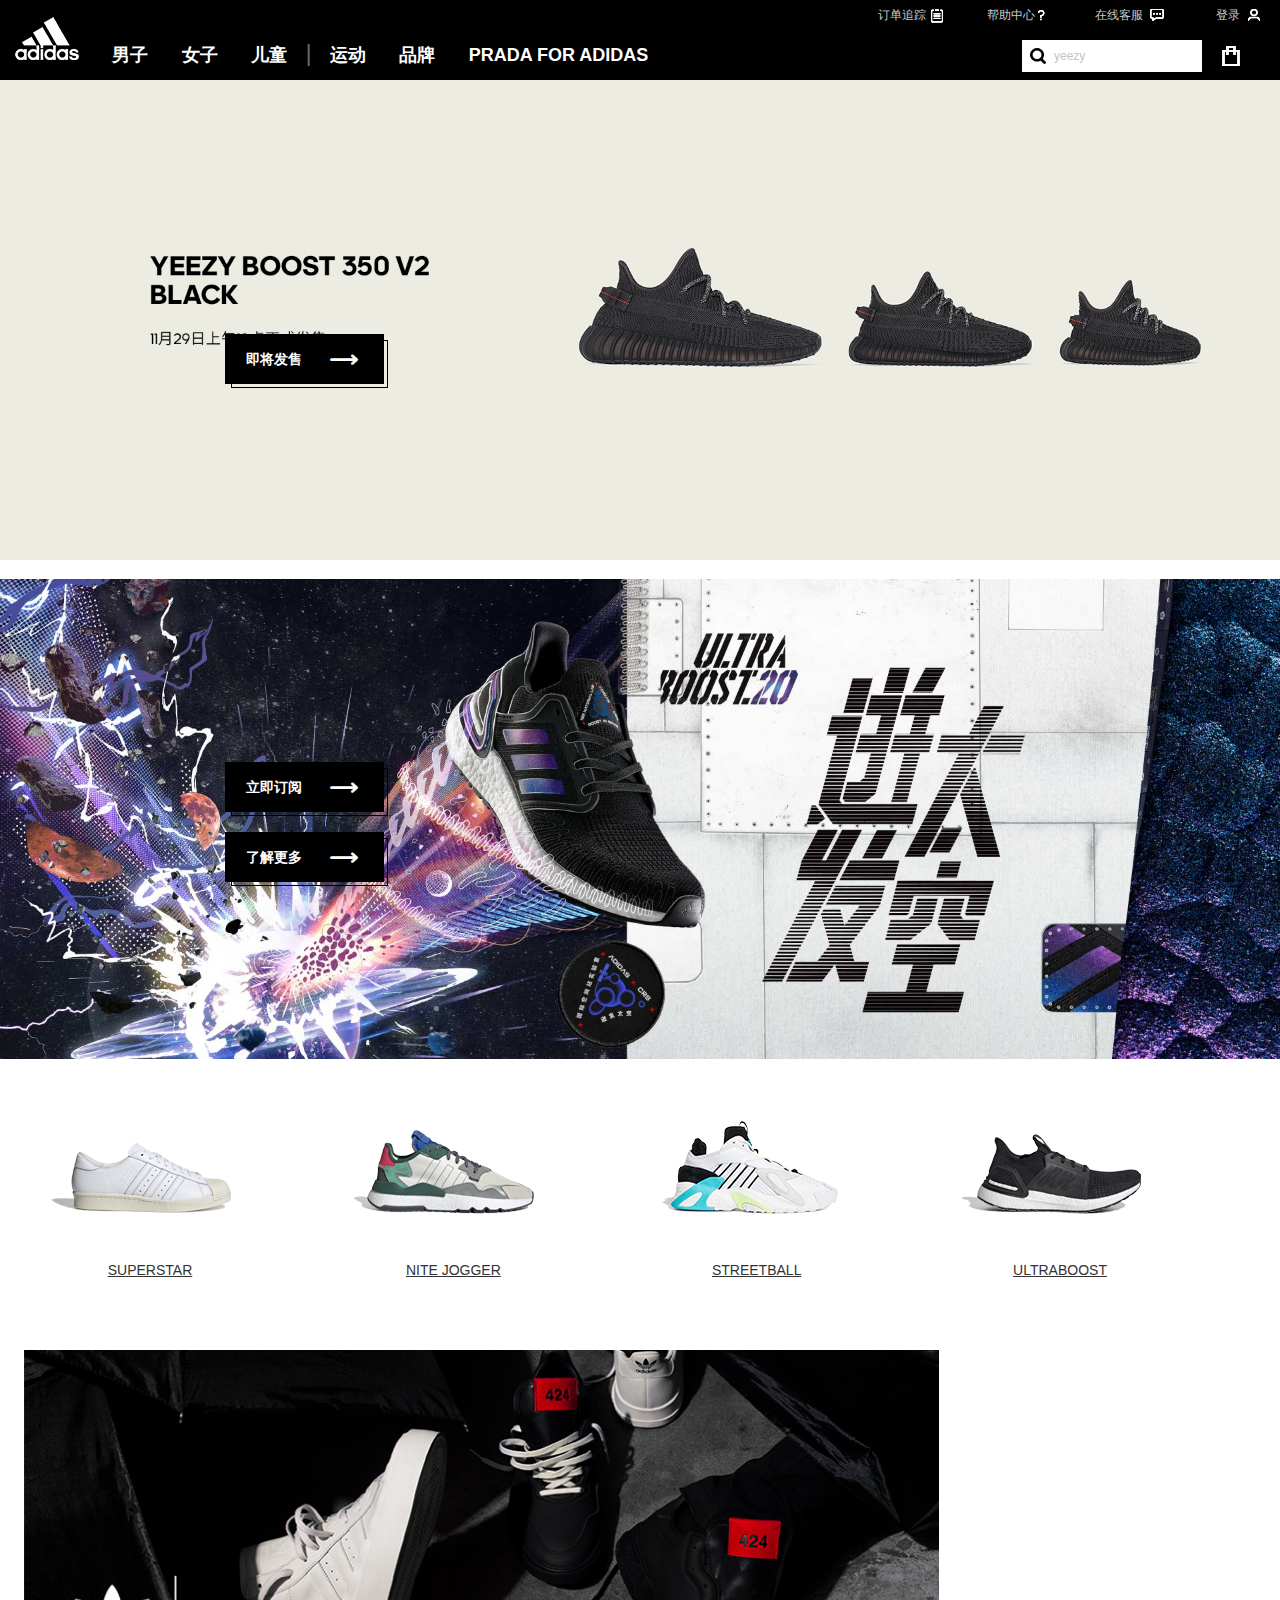
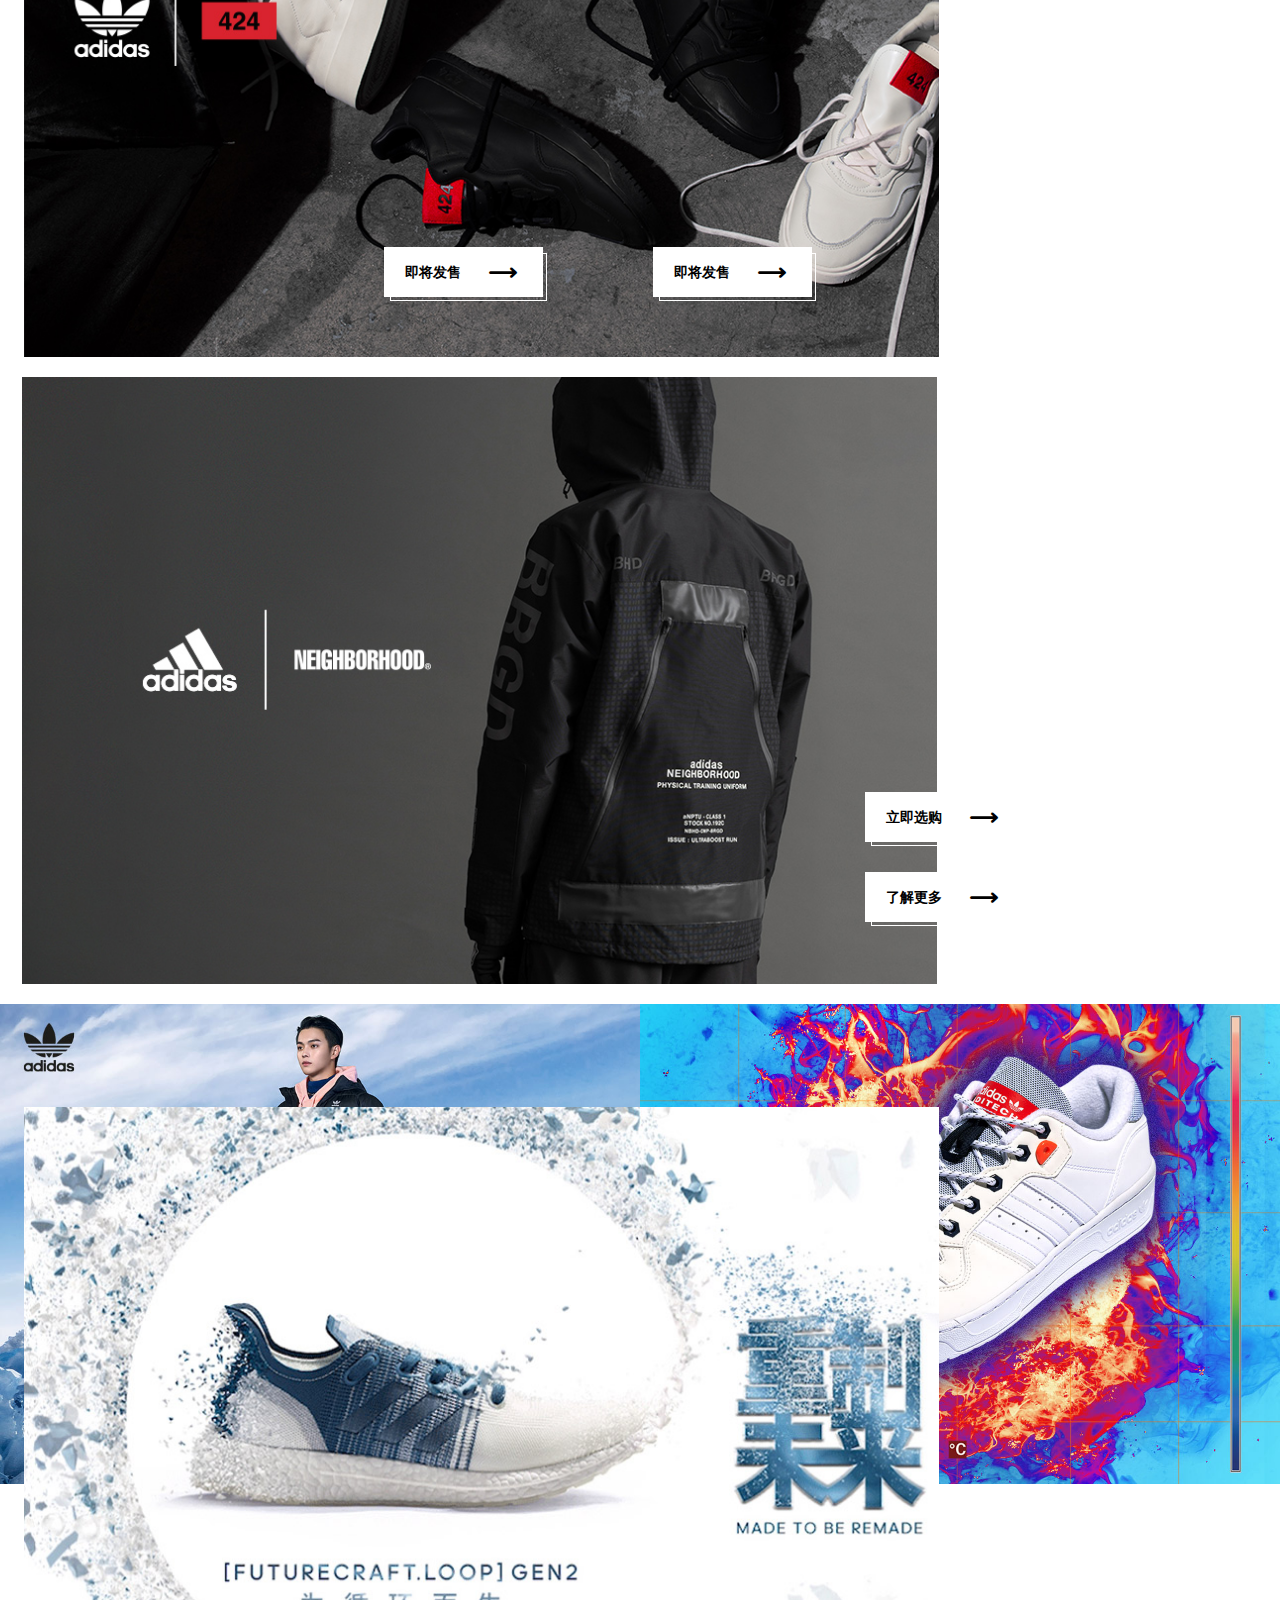
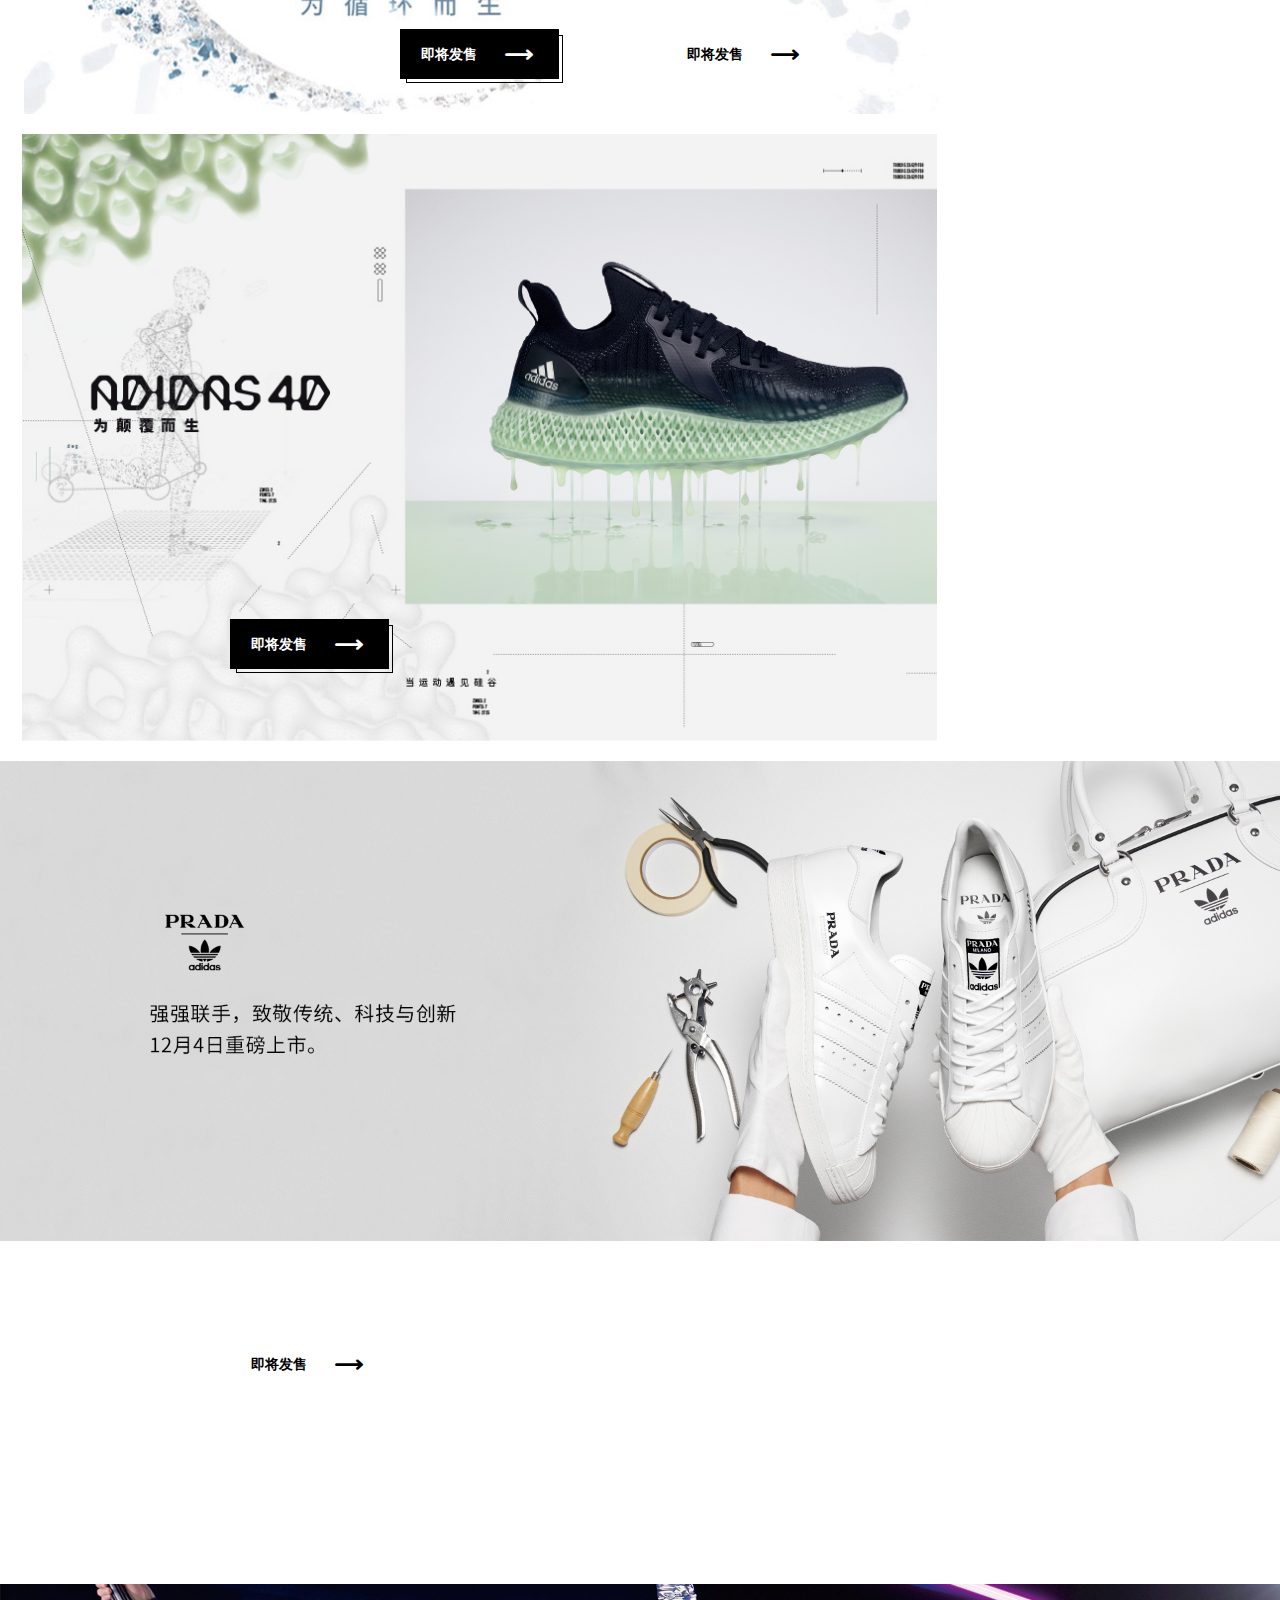
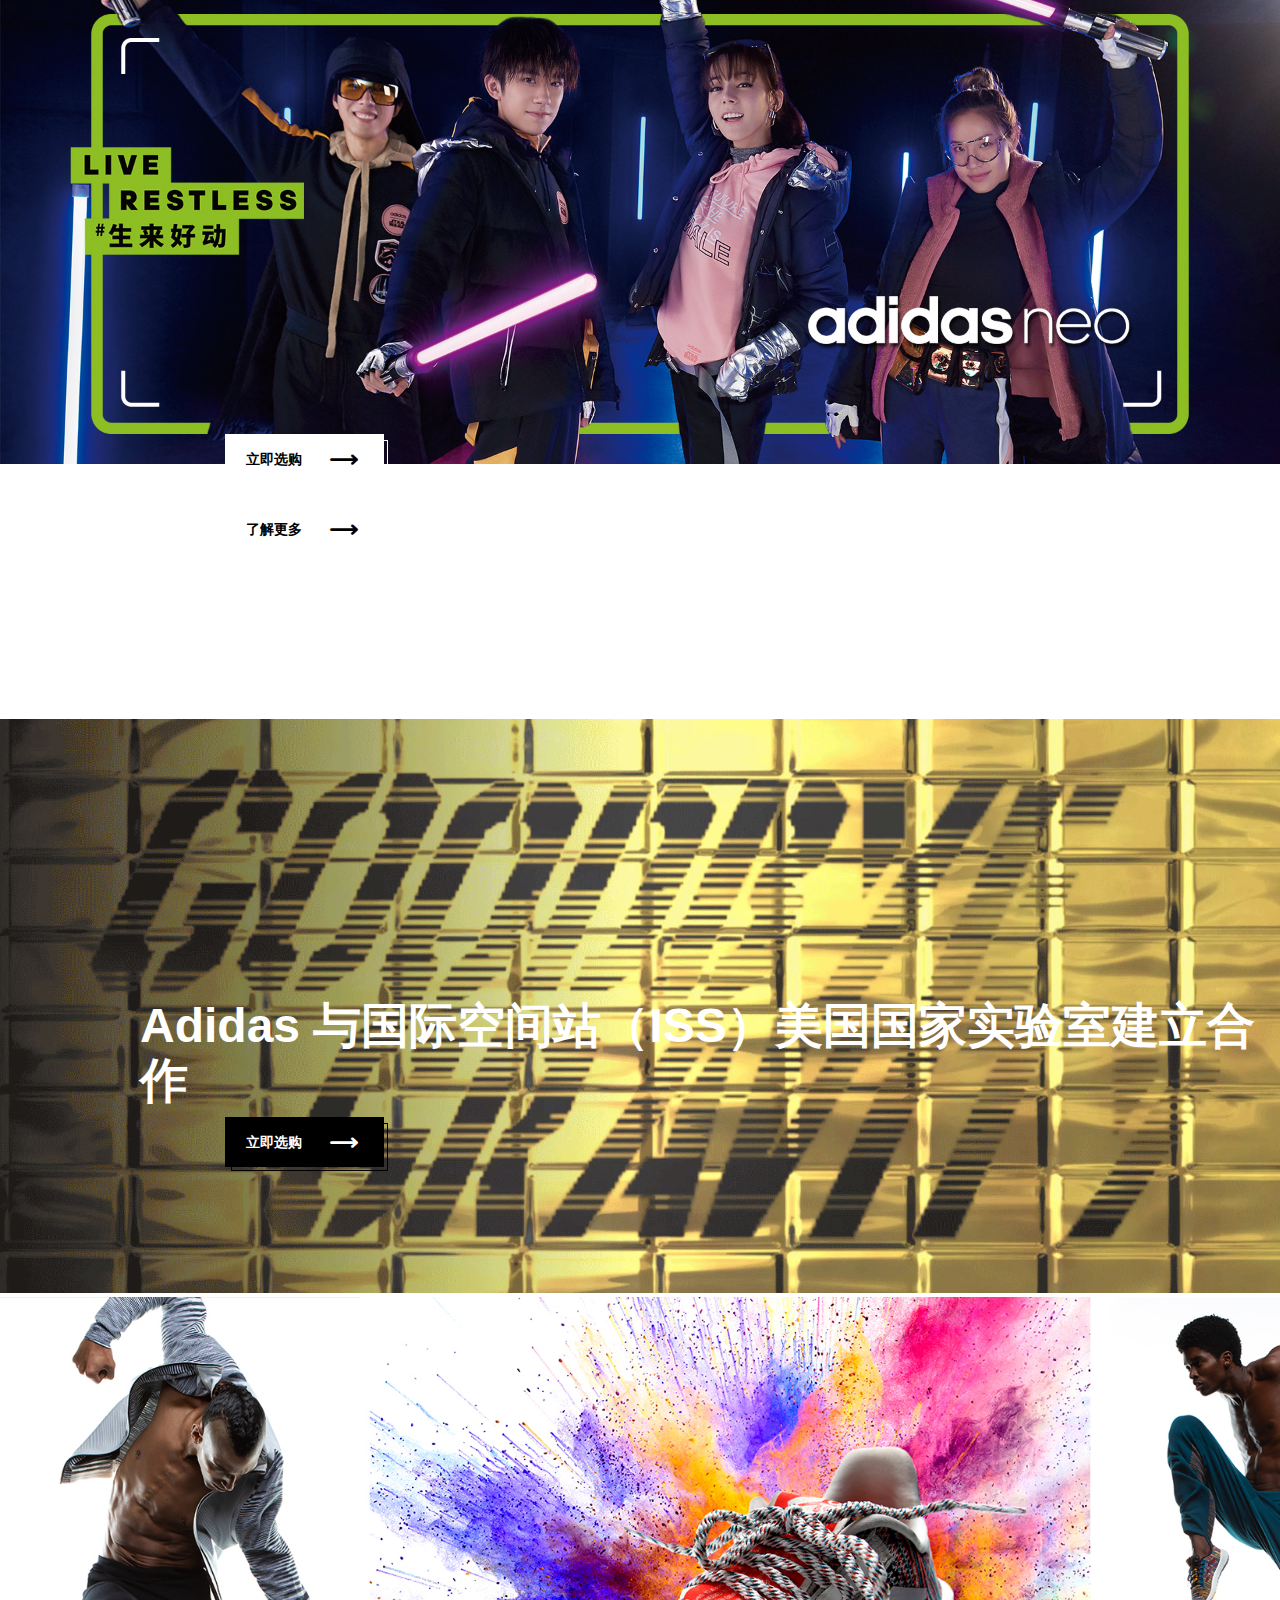
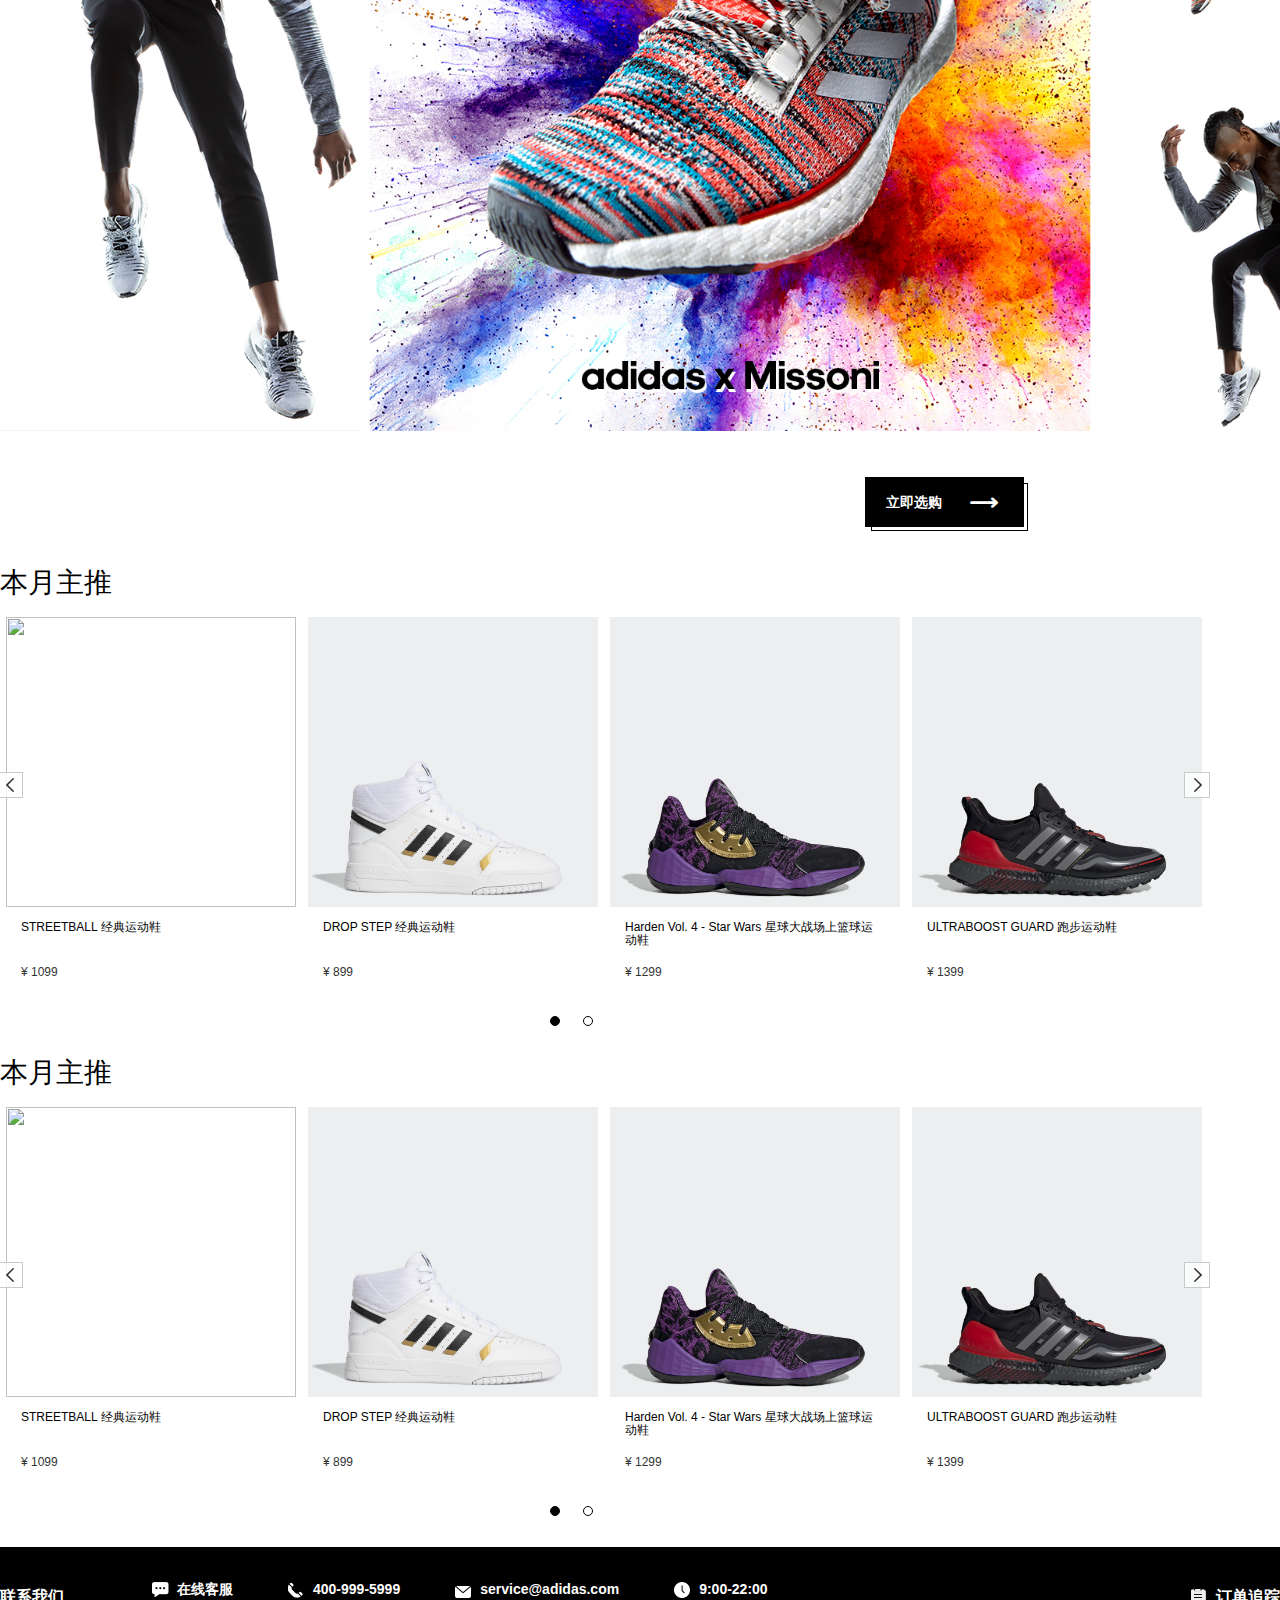
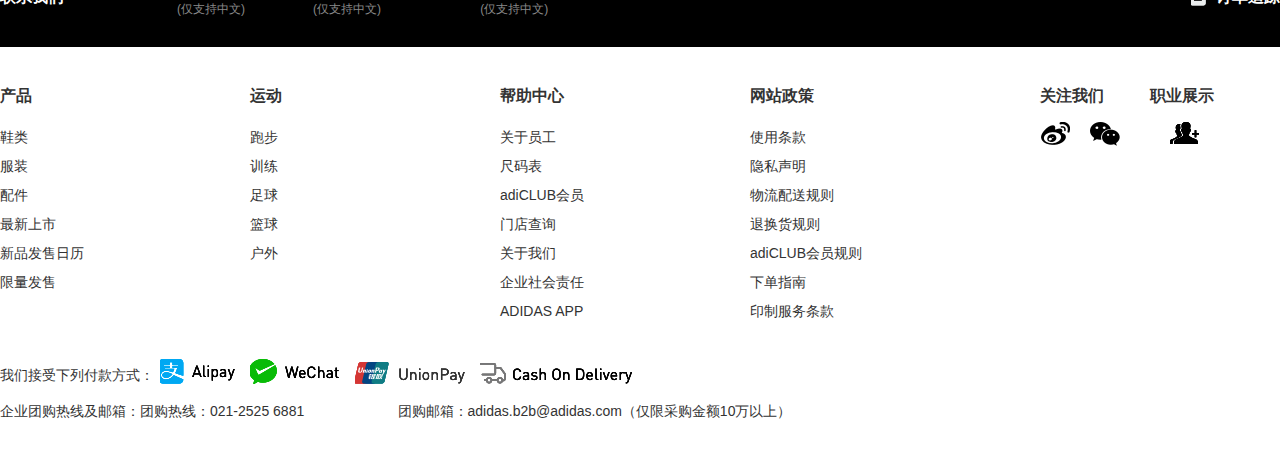
==== commit 52e6111b: "adidas官网：添加" ====
--- a/html/index.html
+++ b/html/index.html
@@ -21,6 +21,7 @@
     <link rel="stylesheet" href="../css/common.css">
     <!-- 页面样式 -->
     <link rel="stylesheet" href="../css/index.css">
+    <link rel="stylesheet" href="../css/list-search.css">
     <!-- 引入JS文件 -->
     <script type="text/javascript" src="../js/index.js"></script>
 
@@ -76,22 +77,170 @@
                         </a>
                     </li>
                     <li>
-                        <a href="#"> 男子 </a>
-                    </li>
-                    <li>
-                        <a href="#"> 女子 </a>
-                    </li>
-                    <li>
-                        <a href="#"> 儿童 </a>
+                        <a href="#"> 男子
+                            <div class="down-tri-first"></div>
+
+                        </a>
+                        <!-- 这个是搜索栏的下拉列表 -->
+                        <div class="search-area-content">
+                            <!-- 下拉列表的版心 -->
+                            <div class="container">
+                                <!-- 下拉列表中 -->
+                                <div class="search-content">
+                                    <!-- 搜索栏左侧 -->
+                                    <div class="search-content-first">
+                                        <a href="#">精品推荐</a>
+                                        <a href="#">新品发售日历</a>
+                                        <a href="#">限量发售</a>
+                                        <a href="#">本周热卖</a>
+                                        <i>——</i>
+                                        <a href="#">Originals|WINTER</a>
+                                        <a href="#">Originals|STREETBALL</a>
+                                        <a href="#">adidas|UltraBoost 19</a>
+                                        <a href="#">全部男子产品</a>
+                                    </div>
+                                    <div class="search-content-second">
+                                        <a href="#">鞋类</a>
+                                        <a href="#">Originals</a>
+                                        <a href="#">跑步</a>
+                                        <a href="#">帆布/滑板</a>
+                                        <a href="#">拖鞋/凉鞋</a>
+                                        <a href="#">复古/老爹鞋</a>
+                                        <a href="#">adidas Neo</a>
+                                        <a href="#">篮球</a>
+                                        <a href="#">足球</a>
+                                        <a href="#">户外</a>
+                                        <a href="#">全部男子鞋</a>
+                                    </div>
+                                    <div class="search-content-third">
+                                        <a href="#">服饰品</a>
+                                        <a href="#">卫衣/套头衫</a>
+                                        <a href="#">夹克/外套</a>
+                                        <a href="#">短袖T恤/上衣</a>
+                                        <a href="#">运动下装</a>
+                                        <a href="#">棉服/羽绒服</a>
+                                        <a href="#">紧身裤</a>
+                                        <a href="#">比赛服</a>
+                                        <a href="#">全部男子服饰</a>
+                                    </div>
+                                    <div class="search-content-forth">
+                                        <a href="#">附配件类</a>
+                                        <a href="#">包</a>
+                                        <a href="#">袜子</a>
+                                        <a href="#">帽子/手套/围巾</a>
+                                        <a href="#">足球/篮球</a>
+                                        <a href="#">运动装备</a>
+                                        <a href="#">全部男子配件</a>
+                                    </div>
+                                    <div class="search-content-fifth">
+                                        <a href="#">
+                                            <i></i>
+                                            个性印制产品
+                                        </a>
+                                        <a href="#">
+                                            <img src="../image/top-nav/man-nav/shoes.png" alt="">
+                                        </a>
+                                        <a href="#">足球个性印制产品</a>
+                                        <a href="#">Originals 个性印制产品</a>
+                                        <a href="#">adidasneo 个性一直产品</a>
+                                        <a href="#">个性化印制球衣</a>
+                                        <a href="#">全部男子个性印制球衣</a>
+                                    </div>
+                                </div>
+                            </div>
+                        </div>
+                    </li>
+                    <li>
+                        <a href="#"> 女子
+                            <div class="down-tri-second"></div>
+                        </a>
+                        <!-- 这个是搜索栏的下拉列表 -->
+                        <div class="search-area-content">
+                            <!-- 下拉列表的版心 -->
+                            <div class="container">
+                                <!-- 下拉列表中 -->
+                                <div class="search-content">
+                                    <!-- 搜索栏左侧 -->
+                                    <div class="search-content-first">
+                                        <a href="#">精品推荐</a>
+                                        <a href="#">新品发售日历</a>
+                                        <a href="#">限量发售</a>
+                                        <a href="#">本周热卖</a>
+                                        <i>——</i>
+                                        <a href="#">Originals|WINTER</a>
+                                        <a href="#">Originals|STREETBALL</a>
+                                        <a href="#">adidas|UltraBoost 19</a>
+                                        <a href="#">全部男子产品</a>
+                                    </div>
+                                    <div class="search-content-second">
+                                        <a href="#">鞋类</a>
+                                        <a href="#">Originals</a>
+                                        <a href="#">跑步</a>
+                                        <a href="#">帆布/滑板</a>
+                                        <a href="#">拖鞋/凉鞋</a>
+                                        <a href="#">复古/老爹鞋</a>
+                                        <a href="#">adidas Neo</a>
+                                        <a href="#">篮球</a>
+                                        <a href="#">足球</a>
+                                        <a href="#">户外</a>
+                                        <a href="#">全部男子鞋</a>
+                                    </div>
+                                    <div class="search-content-third">
+                                        <a href="#">服饰品</a>
+                                        <a href="#">卫衣/套头衫</a>
+                                        <a href="#">夹克/外套</a>
+                                        <a href="#">短袖T恤/上衣</a>
+                                        <a href="#">运动下装</a>
+                                        <a href="#">棉服/羽绒服</a>
+                                        <a href="#">紧身裤</a>
+                                        <a href="#">比赛服</a>
+                                        <a href="#">全部男子服饰</a>
+                                    </div>
+                                    <div class="search-content-forth">
+                                        <a href="#">附配件类</a>
+                                        <a href="#">包</a>
+                                        <a href="#">袜子</a>
+                                        <a href="#">帽子/手套/围巾</a>
+                                        <a href="#">足球/篮球</a>
+                                        <a href="#">运动装备</a>
+                                        <a href="#">全部男子配件</a>
+                                    </div>
+                                    <div class="search-content-fifth">
+                                        <a href="#">
+                                            <i></i>
+                                            个性印制产品
+                                        </a>
+                                        <a href="#">
+                                            <img src="../image/top-nav/man-nav/shoes.png" alt="">
+                                        </a>
+                                        <a href="#">足球个性印制产品</a>
+                                        <a href="#">Originals 个性印制产品</a>
+                                        <a href="#">adidasneo 个性一直产品</a>
+                                        <a href="#">个性化印制球衣</a>
+                                        <a href="#">全部男子个性印制球衣</a>
+                                    </div>
+                                </div>
+
+                            </div>
+                        </div>
+                    </li>
+                    <li>
+                        <a href="#"> 儿童
+                            <div class="down-tri-third"></div>
+                        </a>
                     </li>
                     <li>
                         <i> | </i>
                     </li>
                     <li>
-                        <a href="#"> 运动 </a>
-                    </li>
-                    <li>
-                        <a href="#"> 品牌 </a>
+                        <a href="#"> 运动
+                            <div class="down-tri-forth"></div>
+                        </a>
+                    </li>
+                    <li>
+                        <a href="#"> 品牌
+                            <div class="down-tri-fifth"></div>
+                        </a>
                     </li>
                     <li>
                         <a href="#">PRADA FOR ADIDAS</a>
@@ -304,10 +453,17 @@
     <!-- 第十部分： 商品展示 结束 -->
 
     <!-- 视频 开始 -->
-    <!-- <div class=" the-video">
+    <div class=" the-video">
         <video src="../video/u1bWVUlttx-30.mp4" poster="../image/second-part/1920-720-spacerace.jpg" muted="muted"
             width="100%" height="574px" autoplay="autoplay" loop="loop" style="object-fit:fill"></video>
-    </div> -->
+        <h3>Adidas 与国际空间站（ISS）美国国家实验室建立合作</h3>
+        <div class="the-video-content box-word">
+            <div>
+                <span>立即选购</span>
+                <i class="iconfont"> &#xe639; </i>
+            </div>
+        </div>
+    </div>
     <!-- 视频 结束 -->
 
     <!-- 第十一部分：商品展示 开始 -->
--- a/css/index.css
+++ b/css/index.css
@@ -88,6 +88,7 @@
 }
 
 .search-area-nav ul li>a {
+  position: relative;
   color: #ffffff;
   font-size: 18px;
   width: 36px;
@@ -364,14 +365,15 @@
   width: 100%;
   height: 607px;
   margin-bottom: 15px;
-  padding: 0px 24px;
   border: 1px soild #000000;
+  box-sizing: border-box;
 }
 
 .fifth-part-show a:first-child img {
   float: left;
   margin-bottom: 20px;
   width: 915px;
+  padding-left: 24px;
 }
 
 .fifth-box-word-one {
@@ -422,6 +424,7 @@
   position: relative;
   margin-left: 22px;
   margin-bottom: 20px;
+  height: 607px;
 }
 
 
@@ -656,6 +659,10 @@
   position: relative;
 }
 
+.eighth-part-show a img {
+  width: 100%;
+}
+
 .eighth-box-word {
   width: 100%;
 }
@@ -708,6 +715,9 @@
   margin-bottom: 15px;
 }
 
+.ninth-part-show a img {
+  width: 100%;
+}
 
 .ninth-box-word {
   width: 100%;
@@ -763,6 +773,9 @@
   margin-bottom: 15px;
 }
 
+.tenth-part-show a img {
+  width: 100%;
+}
 
 .tenth-box-show {
   width: 100%;
@@ -851,6 +864,65 @@
 }
 
 /* 第十部分：商品展示 结束 */
+
+/* 视频部分 开始 */
+.the-video {
+  width: 100%;
+  position: relative;
+}
+
+.the-video h3 {
+  position: absolute;
+  top: 280px;
+  left: 140px;
+  font-size: 48px;
+  font-weight: bolder;
+  color: #fff;
+}
+
+.the-video-content {
+  position: absolute;
+  bottom: 130px;
+  left: 225px;
+  width: 157px;
+  height: 48px;
+  line-height: 48px;
+  text-align: center;
+  border: 1px solid #000000;
+  background-color: #000000;
+  z-index: 2;
+  overflow: visible;
+}
+
+.the-video-content div {
+  transition: all 0.3s;
+}
+
+.the-video-content div:hover {
+  opacity: 0.6;
+}
+
+.the-video-content span {
+  margin-left: 20px;
+  float: left;
+  font-size: 14px;
+  font-weight: bold;
+  color: #ffffff;
+  z-index: 3;
+}
+
+.the-video-content i {
+  position: absolute;
+  top: 2px;
+  right: 25px;
+  font-size: 28px;
+  color: #ffffff;
+  font-weight: lighter;
+  z-index: 3;
+}
+
+/* 视频部分 结束 */
+
 
 /* 第十一部分：商品展示 开始 */
 .eleventh-part-show {
@@ -1007,6 +1079,7 @@
   border-radius: 50%;
   border: 1px solid #000000;
   color: #000;
+  box-sizing: border-box;
 }
 
 .circle .current {
@@ -1015,6 +1088,7 @@
 
 .circle li:hover {
   background-color: #000000;
+  box-sizing: border-box;
 }
 
 /* 精灵图部分 */
--- a/css/list-search.css
+++ b/css/list-search.css
@@ -0,0 +1,349 @@
+/* 鼠标移动到元素，显示； 开始 */
+.down-tri-first,
+.down-tri-second,
+.down-tri-third,
+.down-tri-forth,
+.down-tri-fifth {
+    /* overflow: hidden; */
+    visibility: hidden;
+    /* display: inline-block; */
+    position: absolute;
+    top: 25px;
+    left: 15px;
+    width: 0px;
+    height: 0px;
+    border: 17px solid red;
+    border-top-color: black;
+    border-bottom-color: transparent;
+    border-left-color: transparent;
+    border-right-color: transparent;
+    z-index: 3;
+}
+
+.search-area-nav li:nth-child(2):hover .down-tri-first,
+.search-area-nav li:nth-child(3):hover .down-tri-second,
+.search-area-nav li:nth-child(4):hover .down-tri-third,
+.search-area-nav li:nth-child(6):hover .down-tri-forth,
+.search-area-nav li:nth-child(7):hover .down-tri-fifth {
+    display: block;
+}
+
+.search-area-content {
+    visibility: hidden;
+    width: 1903px;
+    position: absolute;
+    top: 63px;
+    height: 0px;
+    left: -312px;
+    /* height: 380px; */
+    background-color: #fff;
+    z-index: 2;
+    transition-property: height;
+    transition-duration: 3s;
+}
+
+.search-area-nav li:nth-child(2):hover .search-area-content,
+.search-area-nav li:nth-child(3):hover .search-area-content,
+.search-area-nav li:nth-child(4):hover .search-area-content,
+.search-area-nav li:nth-child(6):hover .search-area-content,
+.search-area-nav li:nth-child(7):hover .search-area-content {
+    visibility: visible;
+    height: 380px;
+}
+
+
+
+/* 鼠标移动到元素，显示； 结束 */
+
+/* 男子：显示部分；开始 */
+.search-content {
+    float: left;
+    margin: 16px 20px 34px 30px;
+}
+
+.search-content-first {
+    float: left;
+    position: relative;
+    width: 200px;
+}
+
+.search-content-first a {
+    display: block;
+    z-index: 5;
+}
+
+.search-content-first a:first-child:hover,
+.search-content-first a:last-child:hover {
+    text-decoration: none;
+}
+
+.search-content-first a:hover {
+    text-decoration: underline;
+}
+
+.search-content-first a:first-child {
+    font-size: 16px;
+    font-weight: bolder;
+    margin-bottom: 17px;
+}
+
+.search-content-first a:nth-child(2),
+.search-content-first a:nth-child(3),
+.search-content-first a:nth-child(4) {
+    font-size: 14px;
+    margin-bottom: 10px;
+}
+
+.search-content-first i {
+    color: #c8cbcc;
+}
+
+.search-content-first a:nth-last-child(2),
+.search-content-first a:nth-last-child(3),
+.search-content-first a:nth-last-child(4) {
+    font-size: 14px;
+    margin-top: 10px;
+}
+
+.search-content-first a:last-child {
+    position: absolute;
+    bottom: -125px;
+    left: 0px;
+    font-size: 14px;
+    font-weight: bolder;
+    padding-bottom: 5px;
+    /* text-decoration: underline; */
+    border-bottom: 2px solid #000000;
+}
+
+/* 第二 */
+.search-content-second {
+    float: left;
+    position: relative;
+    width: 200px;
+    margin-left: 50px;
+}
+
+.search-content-second a {
+    display: block;
+
+}
+
+.search-content-second a:first-child:hover,
+.search-content-second a:last-child:hover {
+    text-decoration: none;
+}
+
+.search-content-second a:hover {
+    text-decoration: underline;
+}
+
+.search-content-second a:first-child {
+    font-size: 16px;
+    font-weight: bolder;
+    margin-bottom: 17px;
+}
+
+.search-content-second a:nth-child(2),
+.search-content-second a:nth-child(3),
+.search-content-second a:nth-child(4),
+.search-content-second a:nth-child(5),
+.search-content-second a:nth-child(6),
+.search-content-second a:nth-child(7),
+.search-content-second a:nth-child(8),
+.search-content-second a:nth-child(9),
+.search-content-second a:nth-child(10) {
+    font-size: 14px;
+    margin-bottom: 10px;
+}
+
+.search-content-second i {
+    color: #c8cbcc;
+}
+
+.search-content-second a:last-child {
+    position: absolute;
+    bottom: -62px;
+    left: 0px;
+    font-size: 14px;
+    font-weight: bolder;
+    padding-bottom: 5px;
+    /* text-decoration: underline; */
+    border-bottom: 2px solid #000000;
+}
+
+/* 第三个 */
+.search-content-third {
+    float: left;
+    position: relative;
+    width: 200px;
+    margin-left: 50px;
+}
+
+.search-content-third a {
+    display: block;
+
+}
+
+.search-content-third a:first-child:hover,
+.search-content-third a:last-child:hover {
+    text-decoration: none;
+}
+
+.search-content-third a:hover {
+    text-decoration: underline;
+}
+
+.search-content-third a:first-child {
+    font-size: 16px;
+    font-weight: bolder;
+    margin-bottom: 17px;
+}
+
+.search-content-third a:nth-child(2),
+.search-content-third a:nth-child(3),
+.search-content-third a:nth-child(4),
+.search-content-third a:nth-child(5),
+.search-content-third a:nth-child(6),
+.search-content-third a:nth-child(7),
+.search-content-third a:nth-child(8) {
+    font-size: 14px;
+    margin-bottom: 10px;
+}
+
+.search-content-third i {
+    color: #c8cbcc;
+}
+
+.search-content-third a:last-child {
+    position: absolute;
+    bottom: -110px;
+    left: 0px;
+    font-size: 14px;
+    font-weight: bolder;
+    padding-bottom: 5px;
+    /* text-decoration: underline; */
+    border-bottom: 2px solid #000000;
+}
+
+/* 第四个 */
+.search-content-forth {
+    float: left;
+    position: relative;
+    width: 200px;
+    margin-left: 50px;
+}
+
+.search-content-forth a {
+    display: block;
+
+}
+
+.search-content-forth a:first-child:hover,
+.search-content-forth a:last-child:hover {
+    text-decoration: none;
+}
+
+.search-content-forth a:hover {
+    text-decoration: underline;
+}
+
+.search-content-forth a:first-child {
+    font-size: 16px;
+    font-weight: bolder;
+    margin-bottom: 17px;
+}
+
+.search-content-forth a:nth-child(2),
+.search-content-forth a:nth-child(3),
+.search-content-forth a:nth-child(4),
+.search-content-forth a:nth-child(5),
+.search-content-forth a:nth-child(6) {
+    font-size: 14px;
+    margin-bottom: 10px;
+}
+
+.search-content-forth i {
+    color: #c8cbcc;
+}
+
+.search-content-forth a:last-child {
+    position: absolute;
+    bottom: -158px;
+    left: 0px;
+    font-size: 14px;
+    font-weight: bolder;
+    padding-bottom: 5px;
+    /* text-decoration: underline; */
+    border-bottom: 2px solid #000000;
+}
+
+/* 第五个 */
+.search-content-fifth {
+    float: left;
+    position: relative;
+    width: 200px;
+    margin-left: 50px;
+}
+
+.search-content-fifth a {
+    display: block;
+
+}
+
+.search-content-fifth a:first-child {
+    position: relative;
+}
+
+.search-content-fifth a:first-child i {
+    background-image: url(../image/icon.png);
+    width: 16px;
+    height: 16px;
+    background-position: -99px -190px;
+    position: absolute;
+    top: 1px;
+    left: -20px;
+}
+
+.search-content-fifth a:first-child:hover,
+.search-content-fifth a:last-child:hover {
+    text-decoration: none;
+}
+
+.search-content-fifth a:hover {
+    text-decoration: underline;
+}
+
+.search-content-fifth a:first-child {
+    font-size: 16px;
+    font-weight: bolder;
+    margin-bottom: 17px;
+}
+
+.search-content-fifth a:nth-child(3),
+.search-content-fifth a:nth-child(4),
+.search-content-fifth a:nth-child(5),
+.search-content-fifth a:nth-child(6) {
+    font-size: 14px;
+    margin-bottom: 10px;
+}
+
+.search-content-fifth i {
+    color: #c8cbcc;
+}
+
+.search-content-fifth a:last-child {
+    position: absolute;
+    bottom: -100px;
+    left: 0px;
+    font-size: 14px;
+    font-weight: bolder;
+    padding-bottom: 5px;
+    /* text-decoration: underline; */
+    border-bottom: 2px solid #000000;
+}
+
+/* 男子：显示部分；结束 */
+
+/* 女子：显示部分：开始 */
+/* 女子：显示部分：结束 */